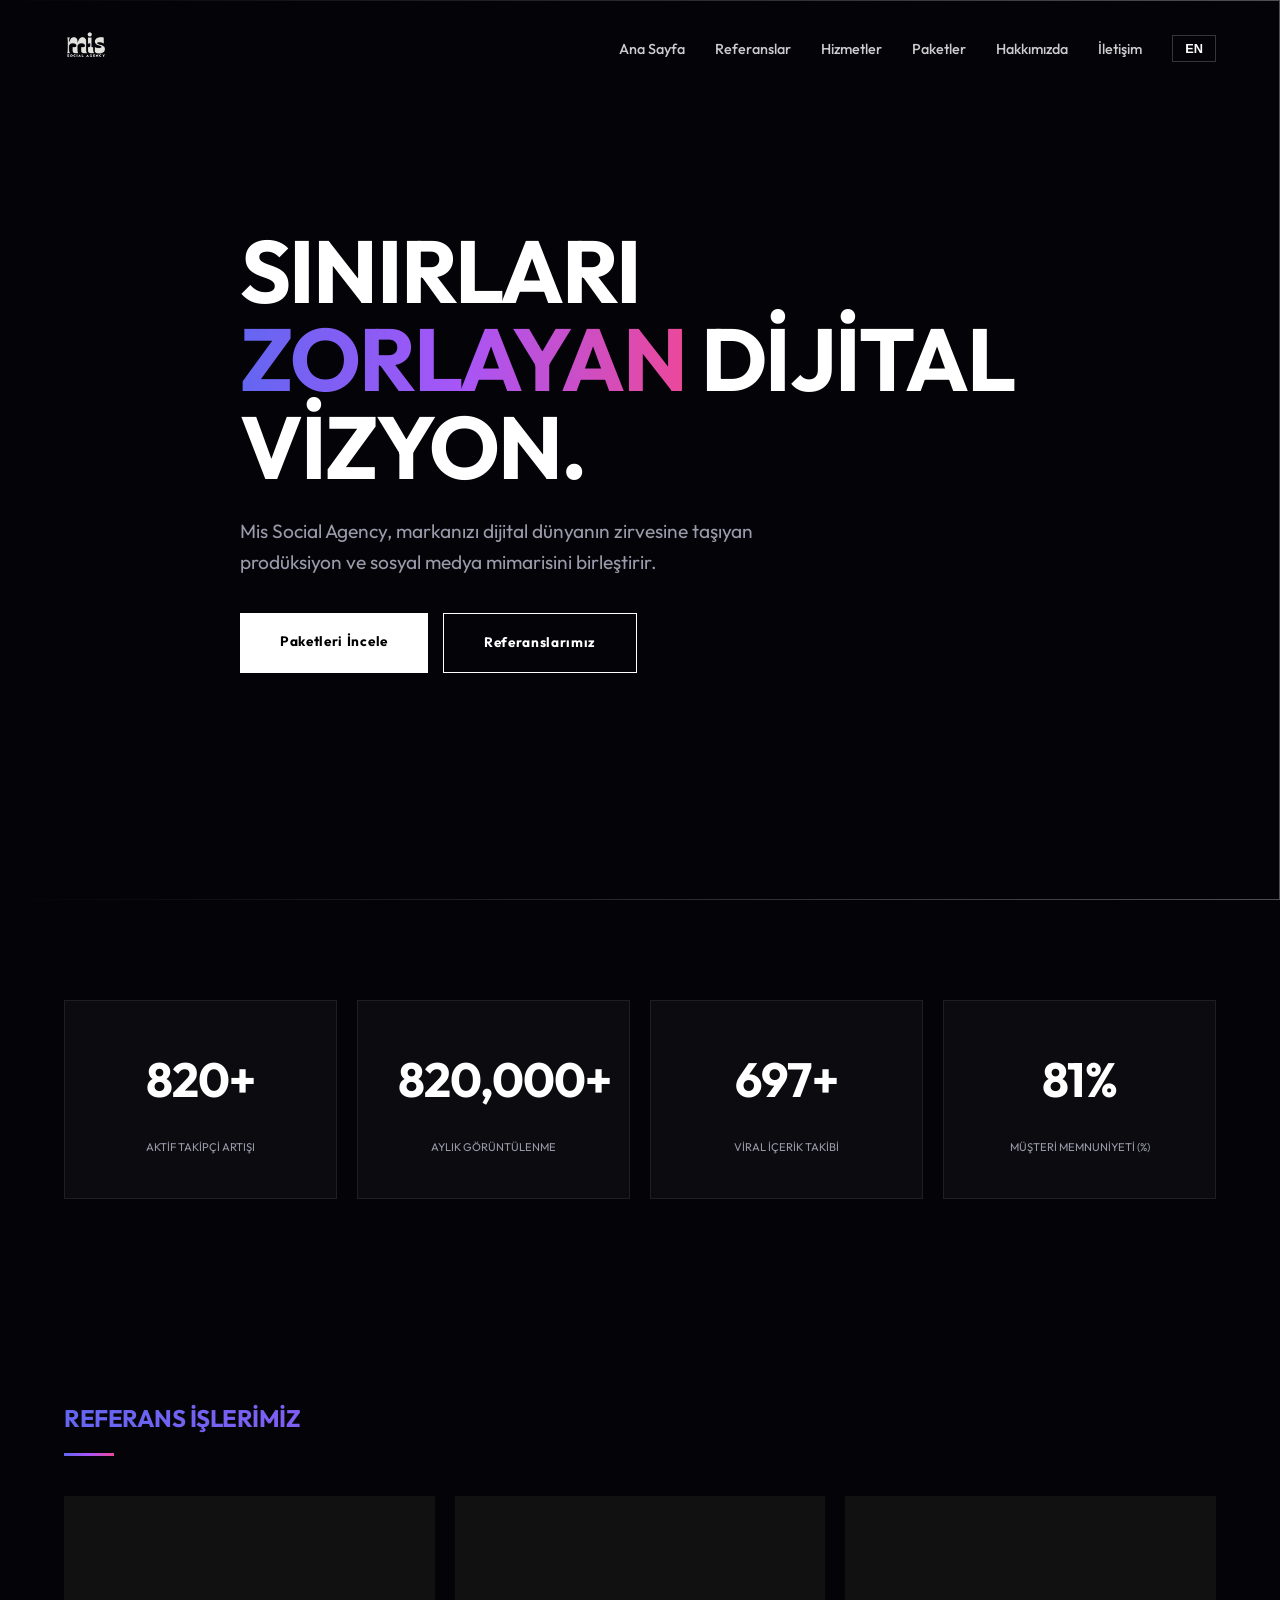
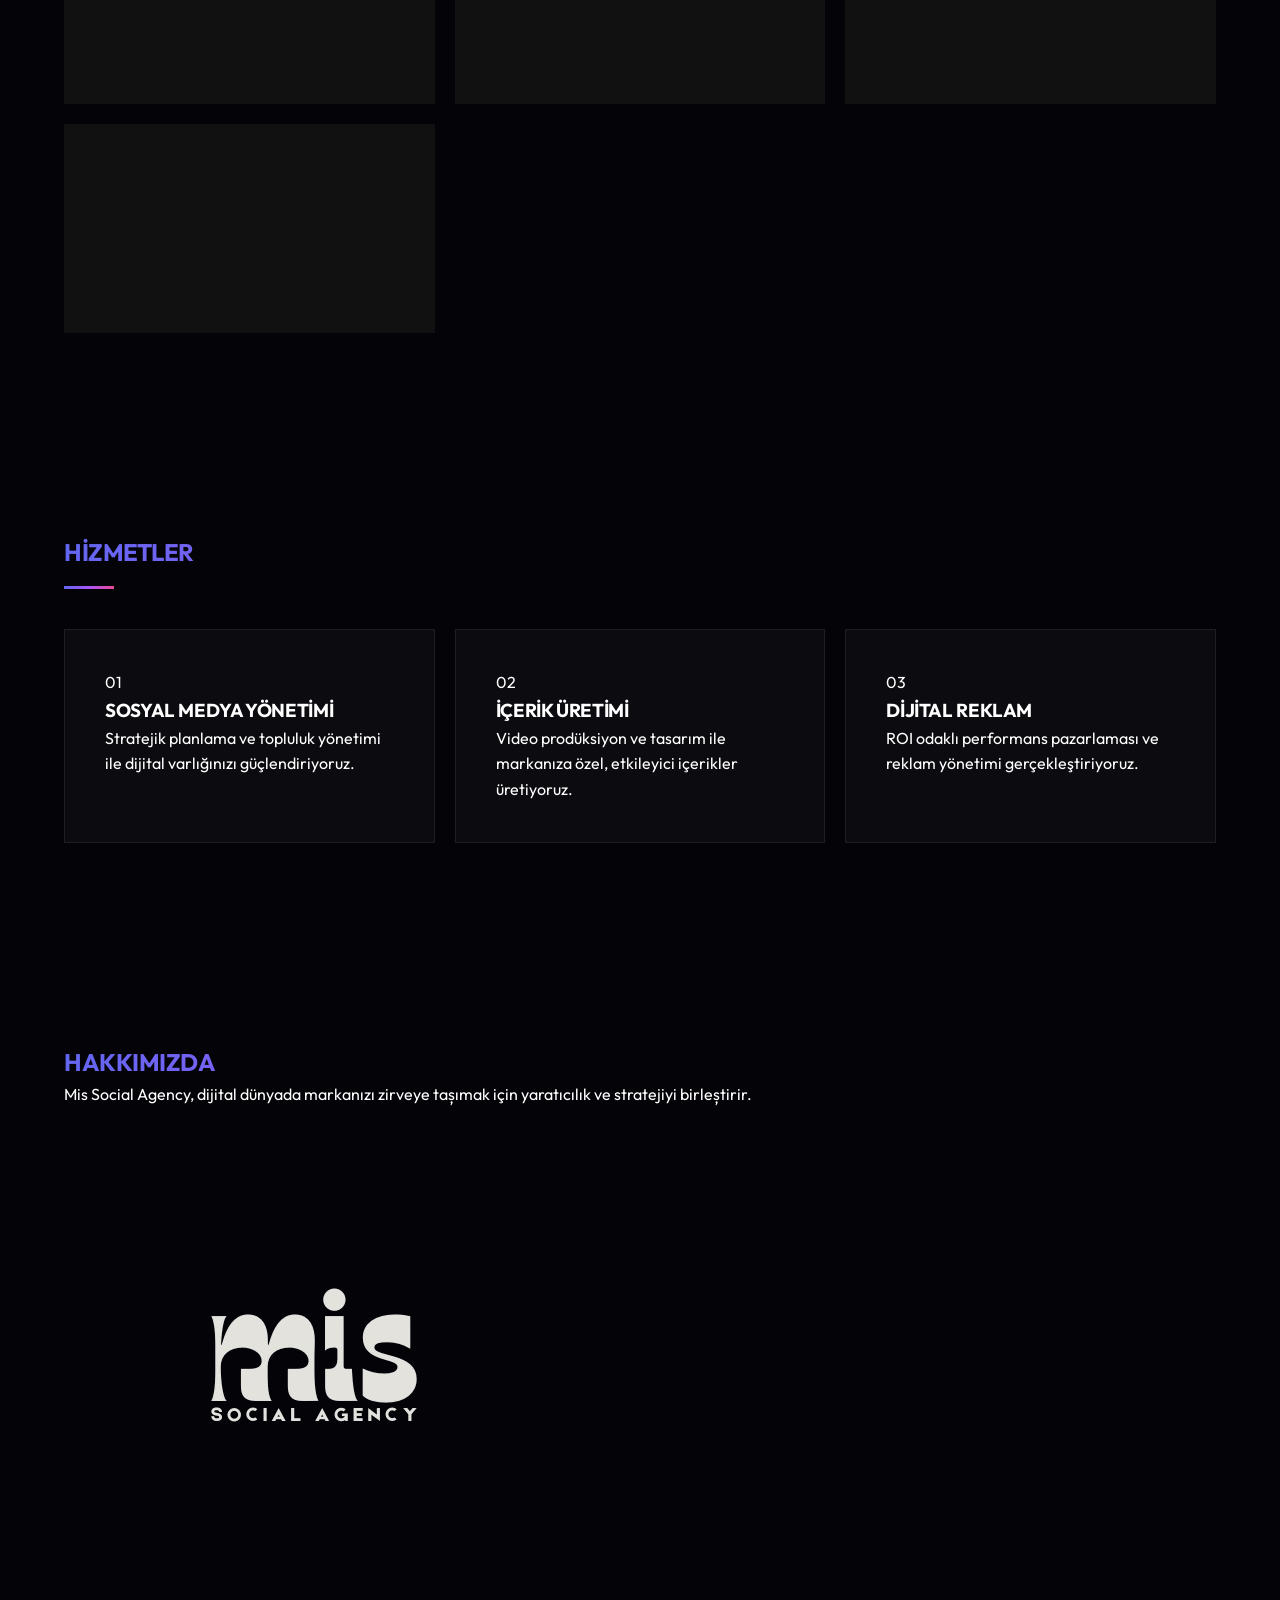
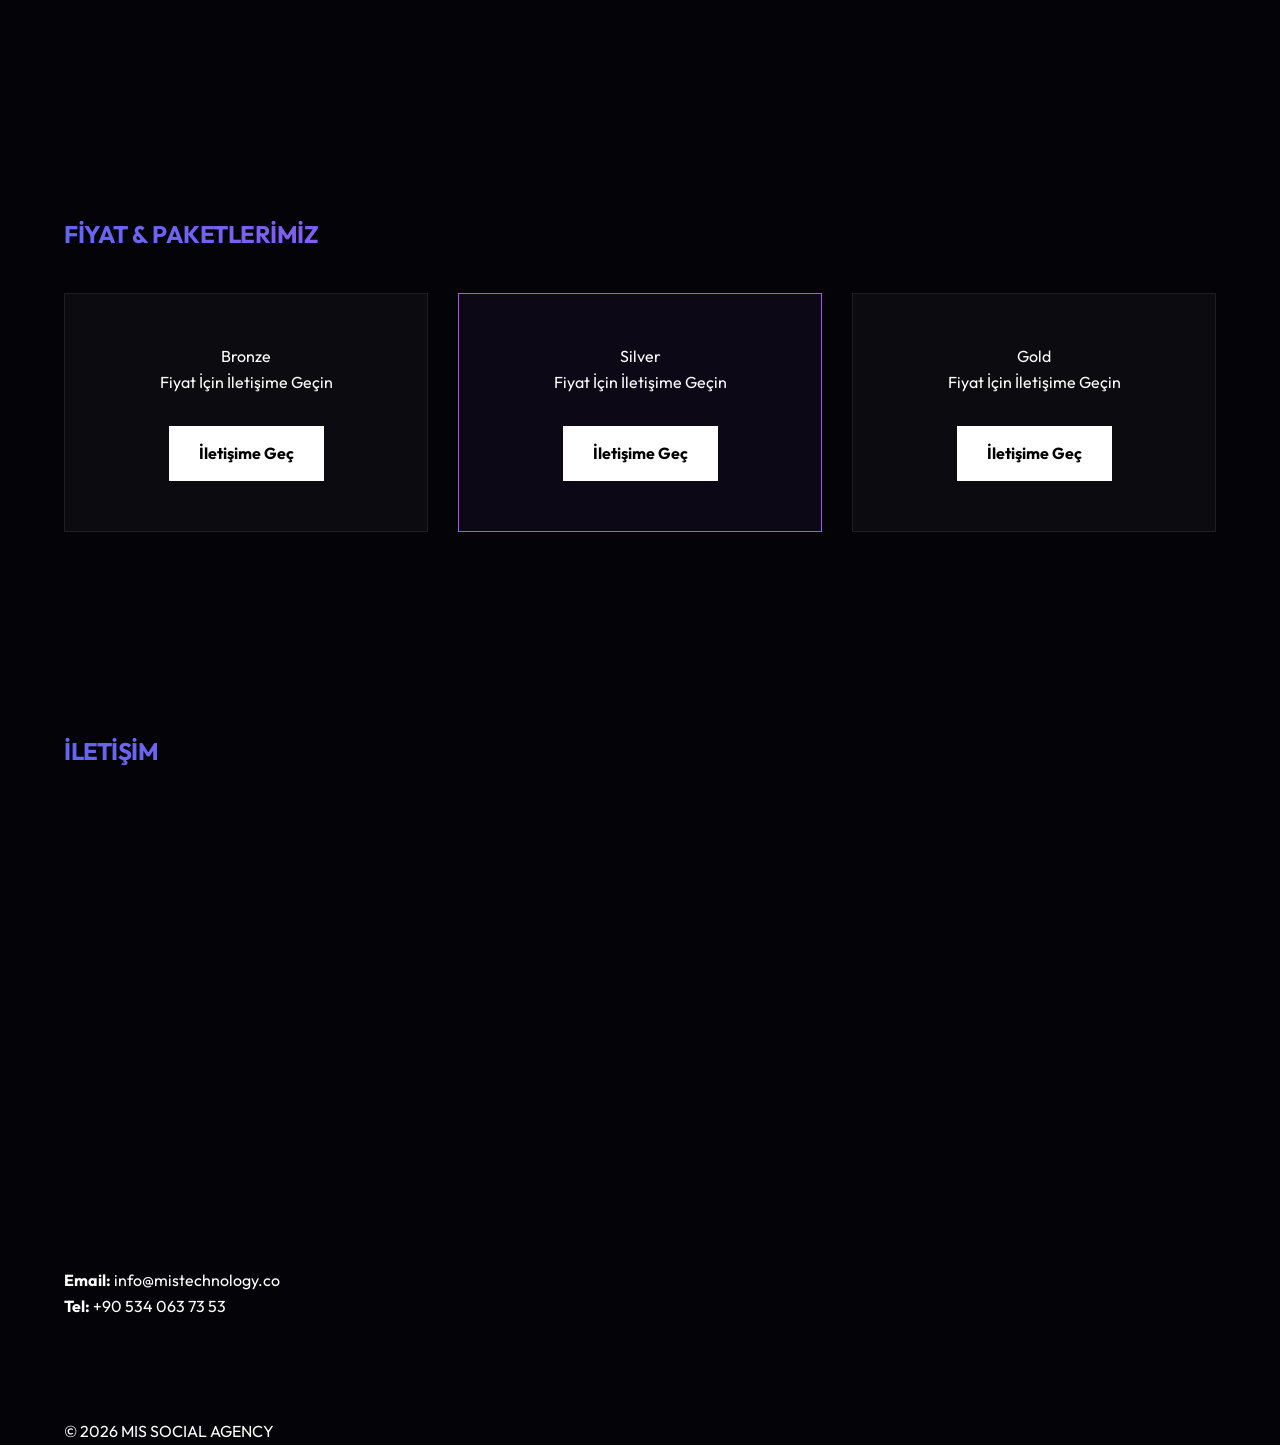
==== index.html @ d4ca9cc1 "Add files via upload" ====
<!DOCTYPE html>
<html lang="tr">

<head>
    <meta charset="UTF-8">
    <meta name="viewport" content="width=device-width, initial-scale=1.0">
    <title>Mis Social Agency | Premium Dijital Vizyon</title>
    <meta name="description" content="Mis Social Agency, yenilikçi sosyal medya yönetimi ve prodüksiyon çözümleri sunan lider bir ajanstır.">
    <!-- Google Fonts -->
    <link rel="preconnect" href="https://fonts.googleapis.com">
    <link rel="preconnect" href="https://fonts.gstatic.com" crossorigin>
    <link href="https://fonts.googleapis.com/css2?family=Outfit:wght@300;400;600;800&display=swap" rel="stylesheet">
    <!-- Favicon / iOS Icons -->
    <link rel="icon" type="image/png" href="logo.png">
    <link rel="apple-touch-icon" href="logo.png">
    <link rel="stylesheet" href="style.css">
</head>

<body>

    <!-- Video Lightbox -->
    <div id="videoLightbox" class="lightbox">
        <span class="close-lightbox">X</span>
        <div class="lightbox-content">
            <video id="lightboxVideo" controls autoplay></video>
        </div>
    </div>

    <header id="main-header">
        <div class="container nav-balanced">
            <div class="logo">
                <a href="#"><img src="logo.png" alt="Mis Social Agency" id="header-logo"></a>
            </div>
            <div class="menu-toggle" id="mobile-menu">
                <span class="bar"></span>
                <span class="bar"></span>
                <span class="bar"></span>
            </div>
            <ul class="nav-links">
                <li><a href="#home" data-i18n="nav_home">Ana Sayfa</a></li>
                <li><a href="#work" data-i18n="nav_references">Referanslar</a></li>
                <li><a href="#services" data-i18n="nav_services">Hizmetler</a></li>
                <li><a href="#pricing" data-i18n="nav_pricing">Paketler</a></li>
                <li><a href="#about" data-i18n="nav_about">Hakkımızda</a></li>
                <li><a href="#contact" data-i18n="nav_contact">İletişim</a></li>
                <li class="lang-switch-item">
                    <button id="lang-switch" class="lang-btn">EN</button>
                </li>
            </ul>
        </div>
    </header>

    <main>
        <!-- Hero Section -->
        <section class="hero" id="home">
            <div class="hero-bg-container">
                <img src="hero.png" alt="" class="hero-img">
                <div class="hero-overlay"></div>
            </div>
            
            <div class="container hero-content">
                <h1 class="reveal-text" data-i18n="hero_title">Sınırları <br><span class="gradient-text">Zorlayan</span> Dijital Vizyon.</h1>
                <p class="reveal-text" data-i18n="hero_subtitle">Mis Social Agency, markanızı dijital dünyanın zirvesine taşıyan prodüksiyon ve sosyal medya mimarisini birleştirir.</p>
                <div class="hero-btns reveal-text">
                    <a href="#pricing" class="btn" data-i18n="hero_btn_pricing">Paketleri İncele</a>
                    <a href="#work" class="btn outline" data-i18n="hero_btn_work">Referanslarımız</a>
                </div>
            </div>
        </section>

        <!-- Stats Section -->
        <section class="stats-section container">
            <div class="stats-grid">
                <div class="stat-item">
                    <h2 class="counter" data-target="1000">0</h2>
                    <span data-i18n="stats_followers">AKTİF TAKİPÇİ ARTIŞI</span>
                </div>
                <div class="stat-item">
                    <h2 class="counter" data-target="1000000">0</h2>
                    <span data-i18n="stats_views">AYLIK GÖRÜNTÜLENME</span>
                </div>
                <div class="stat-item">
                    <h2 class="counter" data-target="850">0</h2>
                    <span data-i18n="stats_viral">VİRAL İÇERİK TAKİBİ</span>
                </div>
                <div class="stat-item">
                    <h2 class="counter" data-target="98">0</h2>
                    <span data-i18n="stats_satisfaction">MÜŞTERİ MEMNUNİYETİ (%)</span>
                </div>
            </div>
        </section>

        <!-- Work Showcase -->
        <section id="work" class="container">
            <div class="section-header">
                <h2 class="gradient-text" data-i18n="work_title">Referans İşlerimiz</h2>
                <div class="line"></div>
            </div>
            <div class="video-grid">
                <!-- Video Items -->
                <div class="video-card large" data-video="https://assets.mixkit.co/videos/preview/mixkit-professional-dslr-camera-recording-a-fashion-model-40114-large.mp4">
                    <video src="https://assets.mixkit.co/videos/preview/mixkit-professional-dslr-camera-recording-a-fashion-model-40114-large.mp4" muted loop playsinline></video>
                    <div class="video-info">
                        <h3 data-i18n="work_1_cat">MODA PRODÜKSİYONU</h3>
                        <p data-i18n="work_1_desc">Kreatif Çekim & Işıklandırma</p>
                    </div>
                </div>
                <div class="video-card tall" data-video="https://assets.mixkit.co/videos/preview/mixkit-fashion-model-dancing-under-neon-lights-40090-large.mp4">
                    <video src="https://assets.mixkit.co/videos/preview/mixkit-fashion-model-dancing-under-neon-lights-40090-large.mp4" muted loop playsinline></video>
                    <div class="video-info">
                        <h3 data-i18n="work_2_cat">SOSYAL MEDYA REKLAMI</h3>
                        <p data-i18n="work_2_desc">Dinamik İçerik Üretimi</p>
                    </div>
                </div>
                <div class="video-card small" data-video="https://assets.mixkit.co/videos/preview/mixkit-close-up-of-a-screen-showing-digital-lines-and-numbers-41589-large.mp4">
                    <video src="https://assets.mixkit.co/videos/preview/mixkit-close-up-of-a-screen-showing-digital-lines-and-numbers-41589-large.mp4" muted loop playsinline></video>
                    <div class="video-info">
                        <h3 data-i18n="work_3_cat">DİJİTAL STRATEJİ</h3>
                        <p data-i18n="work_3_desc">Veri Odaklı Analiz</p>
                    </div>
                </div>
                <div class="video-card wide" data-video="https://assets.mixkit.co/videos/preview/mixkit-drone-shot-of-a-mountain-peak-41857-large.mp4">
                    <video src="https://assets.mixkit.co/videos/preview/mixkit-drone-shot-of-a-mountain-peak-41857-large.mp4" muted loop playsinline></video>
                    <div class="video-info">
                        <h3 data-i18n="work_4_cat">ETKİNLİK ÇEKİMİ</h3>
                        <p data-i18n="work_4_desc">Drone & Sinematik Bakış</p>
                    </div>
                </div>
            </div>
        </section>

        <!-- Services -->
        <section id="services" class="container">
            <div class="section-header">
                <h2 class="gradient-text" data-i18n="services_title">Hizmetler</h2>
                <div class="line"></div>
            </div>
            <div class="services-advanced-grid">
                <div class="service-advanced-card">
                    <div class="card-num">01</div>
                    <h3 data-i18n="ser_1_title">Sosyal Medya Yönetimi</h3>
                    <p data-i18n="ser_1_desc">Stratejik planlama ve topluluk yönetimi ile dijital varlığınızı güçlendiriyoruz.</p>
                </div>
                <div class="service-advanced-card">
                    <div class="card-num">02</div>
                    <h3 data-i18n="ser_2_title">İçerik Üretimi</h3>
                    <p data-i18n="ser_2_desc">Video prodüksiyon ve tasarım ile markanıza özel, etkileyici içerikler üretiyoruz.</p>
                </div>
                <div class="service-advanced-card">
                    <div class="card-num">03</div>
                    <h3 data-i18n="ser_3_title">Dijital Reklam</h3>
                    <p data-i18n="ser_3_desc">ROI odaklı performans pazarlaması ve reklam yönetimi gerçekleştiriyoruz.</p>
                </div>
            </div>
        </section>

        <!-- About -->
        <section id="about" class="about-section conatiner">
            <div class="container about-grid">
                <div class="about-content">
                    <h2 class="gradient-text" data-i18n="about_title">Hakkımızda</h2>
                    <p data-i18n="about_desc_1">Mis Social Agency, dijital dünyada markanızı zirveye tașımak için yaratıcılık ve stratejiyi birleștirir.</p>
                </div>
                <div class="about-image">
                    <img src="1.png" alt="About Mis Social Agency">
                </div>
            </div>
        </section>

        <!-- Pricing -->
        <section id="pricing" class="pricing-section container">
            <div class="section-header center">
                <h2 class="gradient-text" data-i18n="pricing_title">Fiyat & Paketlerimiz</h2>
            </div>
            <div class="pricing-grid">
                <div class="pricing-card">
                    <div class="pack-name" data-i18n="pack_1_name">Bronze</div>
                    <div class="price-contact" data-i18n="price_contact">Fiyat İçin İletişime Geçin</div>
                    <a href="#contact" class="price-btn" data-i18n="btn_contact">İletişime Geç</a>
                </div>
                <div class="pricing-card featured">
                    <div class="pack-name" data-i18n="pack_2_name">Silver</div>
                    <div class="price-contact" data-i18n="price_contact">Fiyat İçin İletişime Geçin</div>
                    <a href="#contact" class="price-btn" data-i18n="btn_contact">İletişime Geç</a>
                </div>
                <div class="pricing-card">
                    <div class="pack-name" data-i18n="pack_3_name">Gold</div>
                    <div class="price-contact" data-i18n="price_contact">Fiyat İçin İletişime Geçin</div>
                    <a href="#contact" class="price-btn" data-i18n="btn_contact">İletişime Geç</a>
                </div>
            </div>
        </section>

        <!-- Contact -->
        <section id="contact" class="container">
            <div class="section-header">
                <h2 class="gradient-text" data-i18n="contact_title">İletişim</h2>
            </div>
            <div class="contact-grid">
                <div class="contact-map">
                    <iframe src="https://www.google.com/maps/embed?pb=!1m18!1m12!1m3!1d3060.2836395119775!2d32.8037832!3d39.9126683!2m3!1f0!2f0!3f0!3m2!1i1024!2i768!4f13.1!3m3!1m2!1s0x14d348b24d0d5bd3%3A0x10c842d2b3be1d6!2sKo%C3%A7%20Kuleleri!5e0!3m2!1str!2str!4v1775597456309!5m2!1str!2str" width="100%" height="450" style="border:0;" allowfullscreen="" loading="lazy"></iframe>
                </div>
                <div class="contact-info">
                    <p><strong>Email:</strong> info@mistechnology.co</p>
                    <p><strong>Tel:</strong> +90 534 063 73 53</p>
                </div>
            </div>
        </section>
    </main>

    <footer>
        <div class="container">
            <p>&copy; 2026 MIS SOCIAL AGENCY</p>
        </div>
    </footer>

    <script src="script.js"></script>
</body>
</html>
---- style.css ----
/* 
    Mis Social Agency - Premium Clean Edition
    Rebuilt for maximum compatibility and performance.
*/

:root {
    --bg-dark: #040408;
    --text-primary: #ffffff;
    --text-secondary: #9a9aaa;
    --accent-gradient: linear-gradient(90deg, #6366f1, #a855f7, #ec4899);
    --glass-border: rgba(255, 255, 255, 0.08);
    --font-main: 'Outfit', sans-serif;
    --transition: all 0.4s cubic-bezier(0.16, 1, 0.3, 1);
}

* {
    margin: 0;
    padding: 0;
    box-sizing: border-box;
}

body {
    background-color: var(--bg-dark);
    color: var(--text-primary);
    font-family: var(--font-main);
    overflow-x: hidden;
    line-height: 1.6;
    -webkit-font-smoothing: antialiased;
}

.container {
    width: 90%;
    max-width: 1400px;
    margin: 0 auto;
}

/* Typography */
h1, h2, h3 {
    text-transform: uppercase;
    letter-spacing: -0.02em;
}

.gradient-text {
    background: var(--accent-gradient);
    -webkit-background-clip: text;
    background-clip: text;
    -webkit-text-fill-color: transparent;
}

/* Header */
header {
    position: fixed;
    top: 0;
    left: 0;
    width: 100%;
    z-index: 1000;
    padding: 20px 0;
    transition: var(--transition);
}

header.scrolled {
    background: rgba(4, 4, 8, 0.85);
    backdrop-filter: blur(15px);
    padding: 12px 0;
    border-bottom: 1px solid var(--glass-border);
}

.nav-balanced {
    display: flex;
    justify-content: space-between;
    align-items: center;
}

.logo img {
    height: 50px;
    width: auto;
}

.nav-links {
    display: flex;
    gap: 30px;
    list-style: none;
    align-items: center;
}

.nav-links a {
    text-decoration: none;
    color: white;
    font-weight: 500;
    font-size: 0.9rem;
    opacity: 0.8;
    transition: var(--transition);
}

.nav-links a:hover {
    opacity: 1;
}

/* Hero Section */
.hero {
    height: 100vh;
    display: flex;
    align-items: center;
    position: relative;
    overflow: hidden;
}

.hero-bg-container {
    position: absolute;
    top: 0;
    left: 0;
    width: 100%;
    height: 100%;
    z-index: 1;
}

.hero-img {
    width: 100%;
    height: 100%;
    object-fit: cover;
    opacity: 0.4;
}

.hero-overlay {
    position: absolute;
    top: 0;
    left: 0;
    width: 100%;
    height: 100%;
    background: linear-gradient(to right, var(--bg-dark), transparent);
}

.hero-content {
    position: relative;
    z-index: 2;
    max-width: 800px;
}

.hero h1 {
    font-size: clamp(2.5rem, 8vw, 5.5rem);
    line-height: 1;
    margin-bottom: 25px;
}

.hero p {
    font-size: clamp(1rem, 2vw, 1.2rem);
    color: var(--text-secondary);
    margin-bottom: 35px;
    max-width: 600px;
}

.hero-btns {
    display: flex;
    gap: 15px;
}

.btn {
    padding: 18px 40px;
    background: white;
    color: black;
    text-decoration: none;
    font-weight: 700;
    font-size: 0.85rem;
    letter-spacing: 0.05em;
    transition: var(--transition);
}

.btn.outline {
    background: transparent;
    color: white;
    border: 1px solid white;
}

.btn:hover {
    transform: translateY(-3px);
    box-shadow: 0 10px 30px rgba(255,255,255,0.1);
}

/* Sections */
section {
    padding: 100px 0;
}

.section-header {
    margin-bottom: 40px;
}

.line {
    width: 50px;
    height: 3px;
    background: var(--accent-gradient);
    margin-top: 15px;
}

/* Stats */
.stats-grid {
    display: grid;
    grid-template-columns: repeat(auto-fit, minmax(200px, 1fr));
    gap: 20px;
}

.stat-item {
    background: rgba(255,255,255,0.03);
    padding: 40px;
    text-align: center;
    border: 1px solid var(--glass-border);
}

.stat-item h2 {
    font-size: 3rem;
    margin-bottom: 15px;
}

.stat-item span {
    font-size: 0.7rem;
    color: var(--text-secondary);
}

/* Video Grid */
.video-grid {
    display: grid;
    grid-template-columns: repeat(auto-fit, minmax(300px, 1fr));
    gap: 20px;
}

.video-card {
    aspect-ratio: 16/9;
    background: #111;
    position: relative;
    overflow: hidden;
}

.video-card video {
    width: 100%;
    height: 100%;
    object-fit: cover;
    opacity: 0.7;
}

/* Services */
.services-advanced-grid {
    display: grid;
    grid-template-columns: repeat(auto-fit, minmax(300px, 1fr));
    gap: 20px;
}

.service-advanced-card {
    padding: 40px;
    background: rgba(255,255,255,0.03);
    border: 1px solid var(--glass-border);
}

/* Pricing */
.pricing-grid {
    display: grid;
    grid-template-columns: repeat(auto-fit, minmax(300px, 1fr));
    gap: 30px;
}

.pricing-card {
    padding: 50px 30px;
    background: rgba(255,255,255,0.03);
    border: 1px solid var(--glass-border);
    text-align: center;
}

.pricing-card.featured {
    border-color: #a855f7;
    background: rgba(168, 85, 247, 0.05);
}

.price-btn {
    display: inline-block;
    margin-top: 30px;
    padding: 15px 30px;
    background: white;
    color: black;
    text-decoration: none;
    font-weight: 700;
}

/* Lightbox */
.lightbox {
    display: none;
    position: fixed;
    top: 0; left: 0; width: 100%; height: 100%;
    background: rgba(0,0,0,0.9);
    z-index: 2000;
    justify-content: center;
    align-items: center;
    backdrop-filter: blur(10px);
}

.close-lightbox {
    position: absolute;
    top: 30px; right: 30px;
    color: white; font-size: 30px; cursor: pointer;
}

.lightbox-content {
    width: 80%;
    max-width: 1000px;
}

.lightbox video { width: 100%; }

/* Mobile */
@media (max-width: 768px) {
    .nav-links { display: none; }
    .hero h1 { font-size: 3rem; }
    .hero-btns { flex-direction: column; }
    .video-grid { grid-template-columns: 1fr; }
}

.lang-btn {
    background: transparent;
    border: 1px solid rgba(255,255,255,0.2);
    color: white;
    padding: 5px 12px;
    cursor: pointer;
    font-weight: 700;
    font-size: 0.8rem;
}
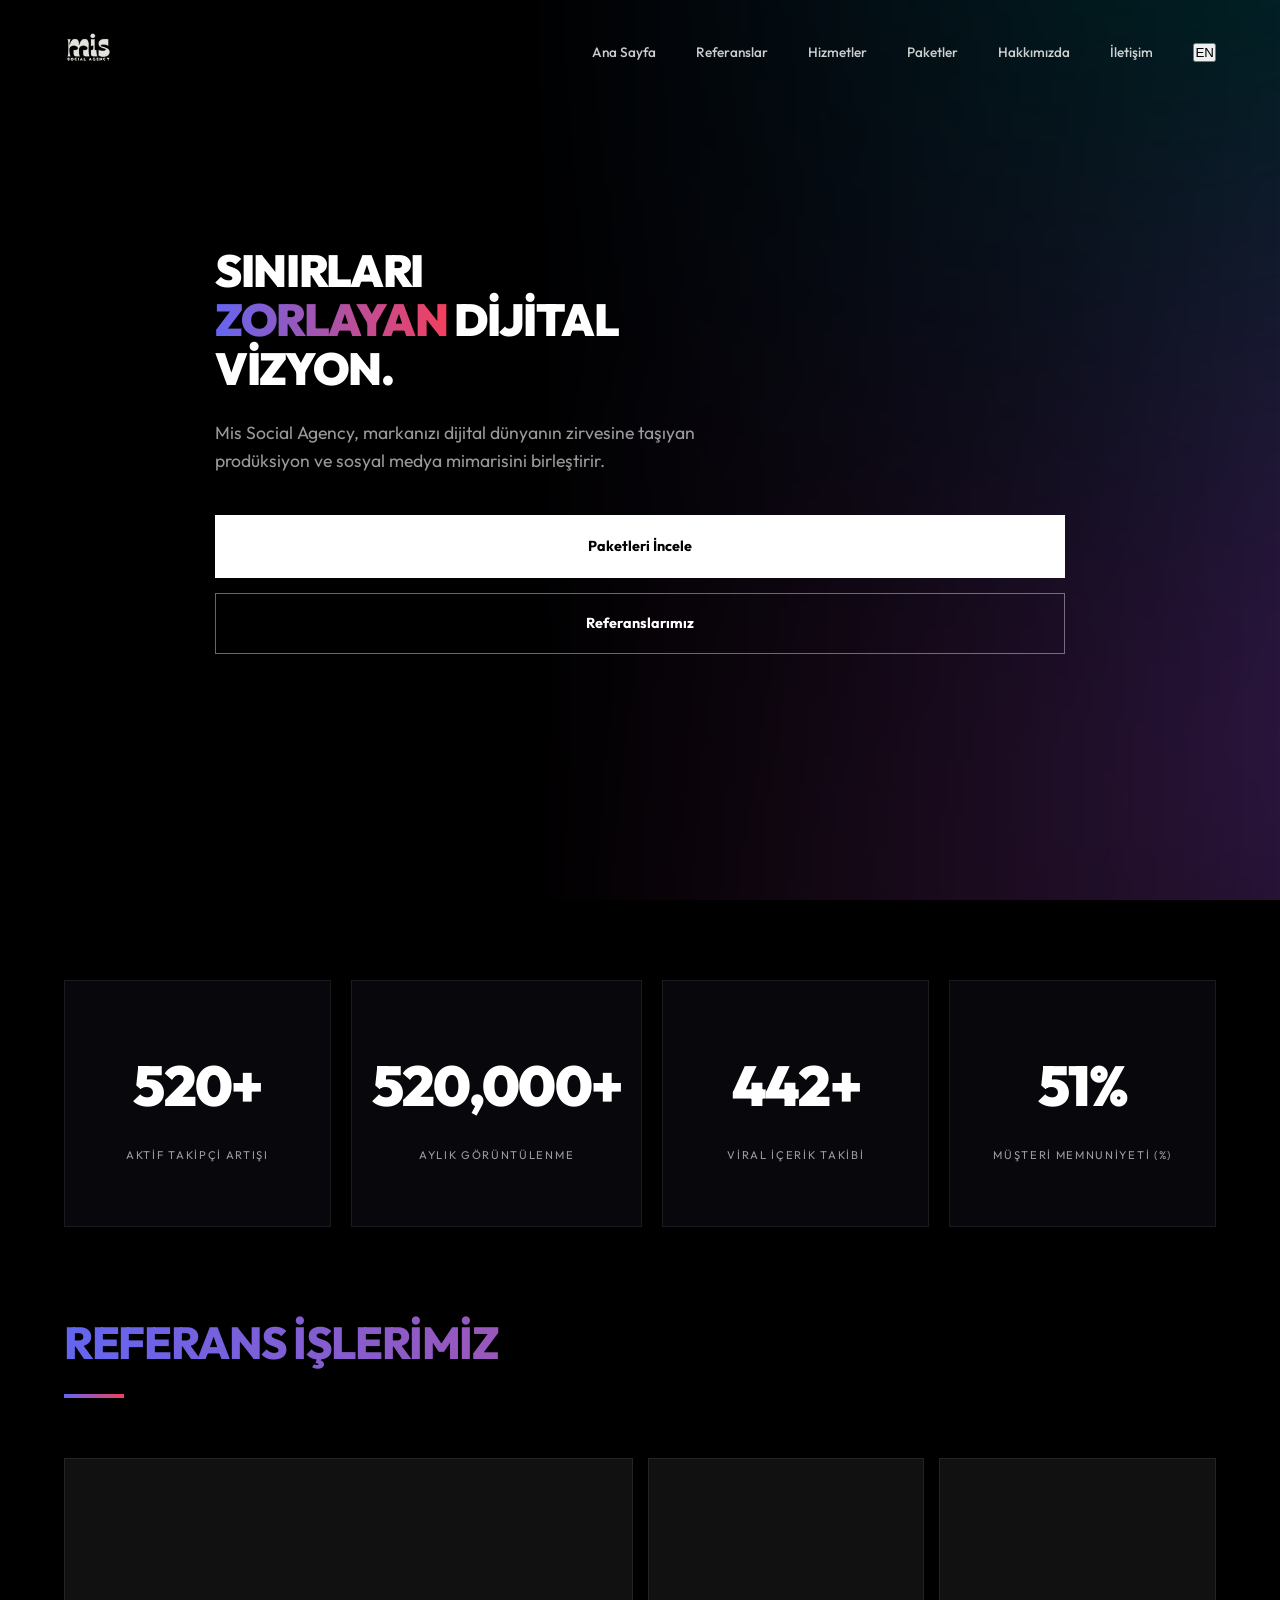
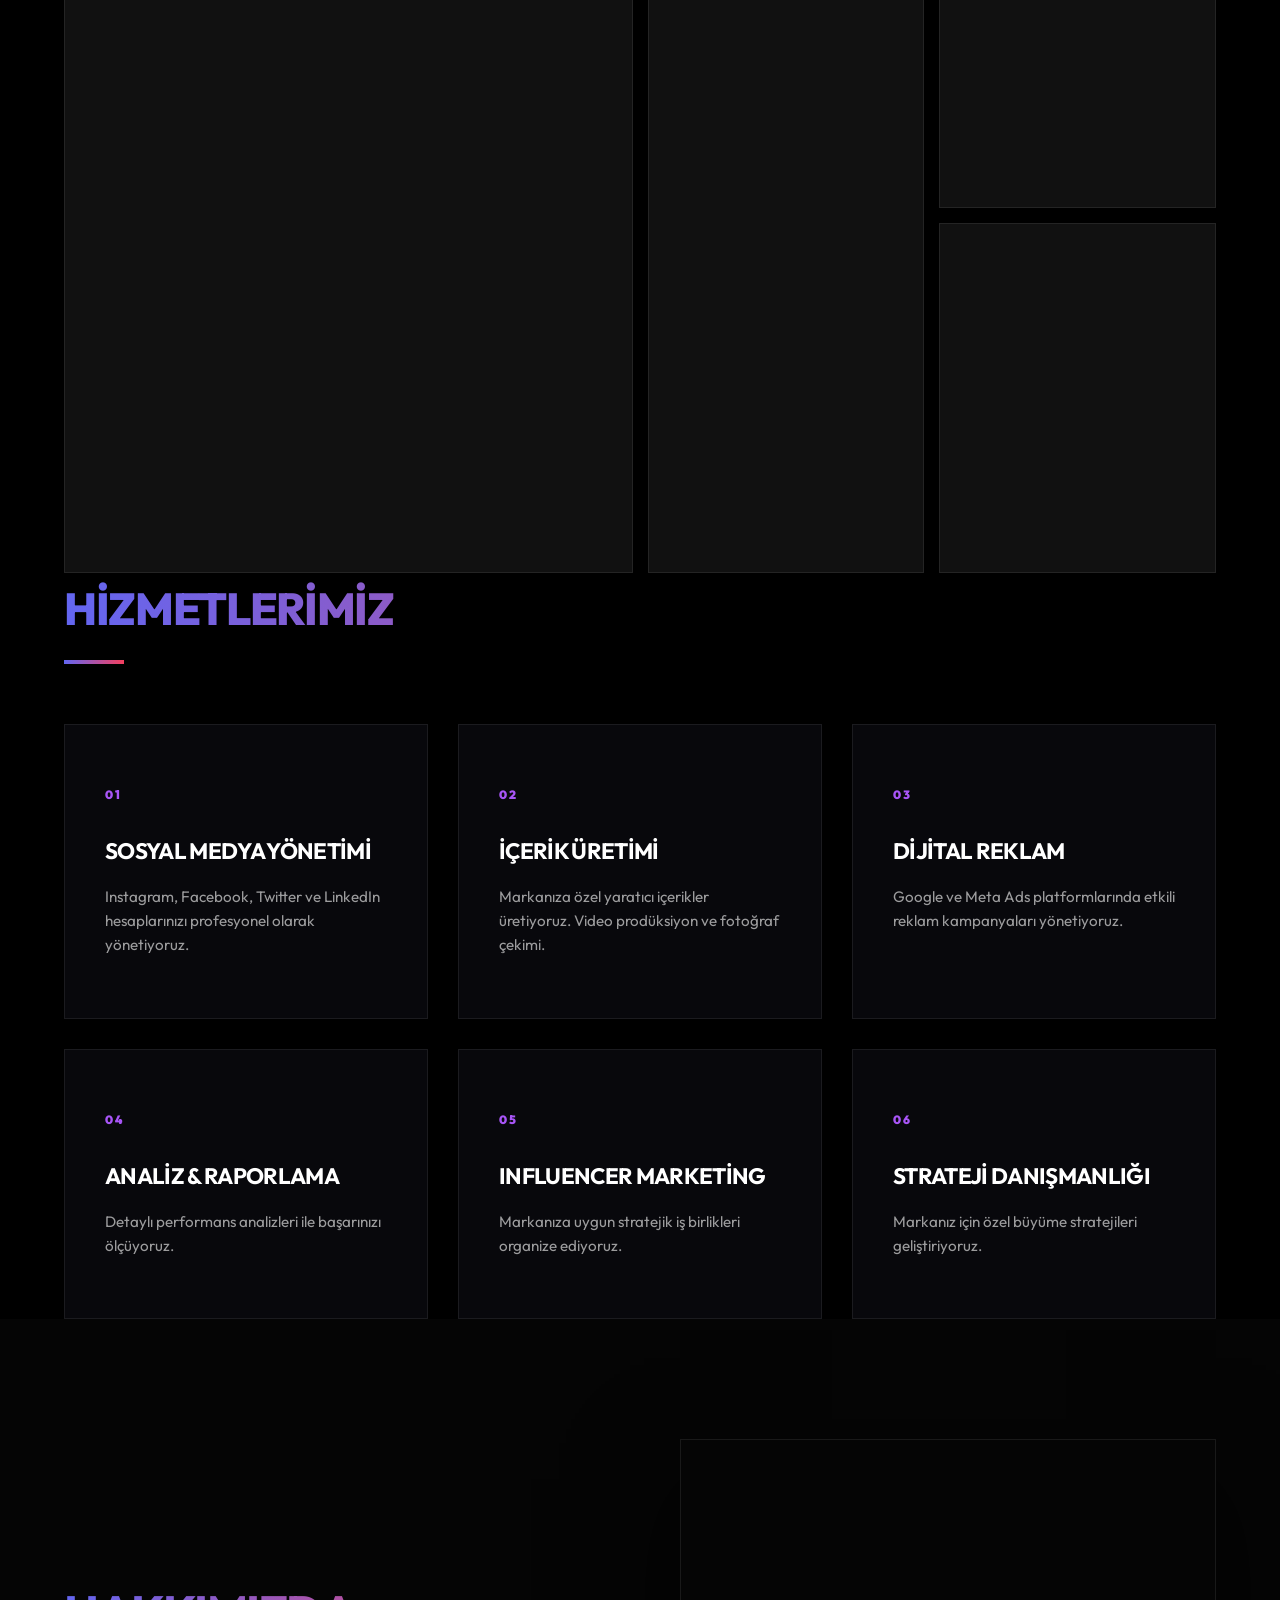
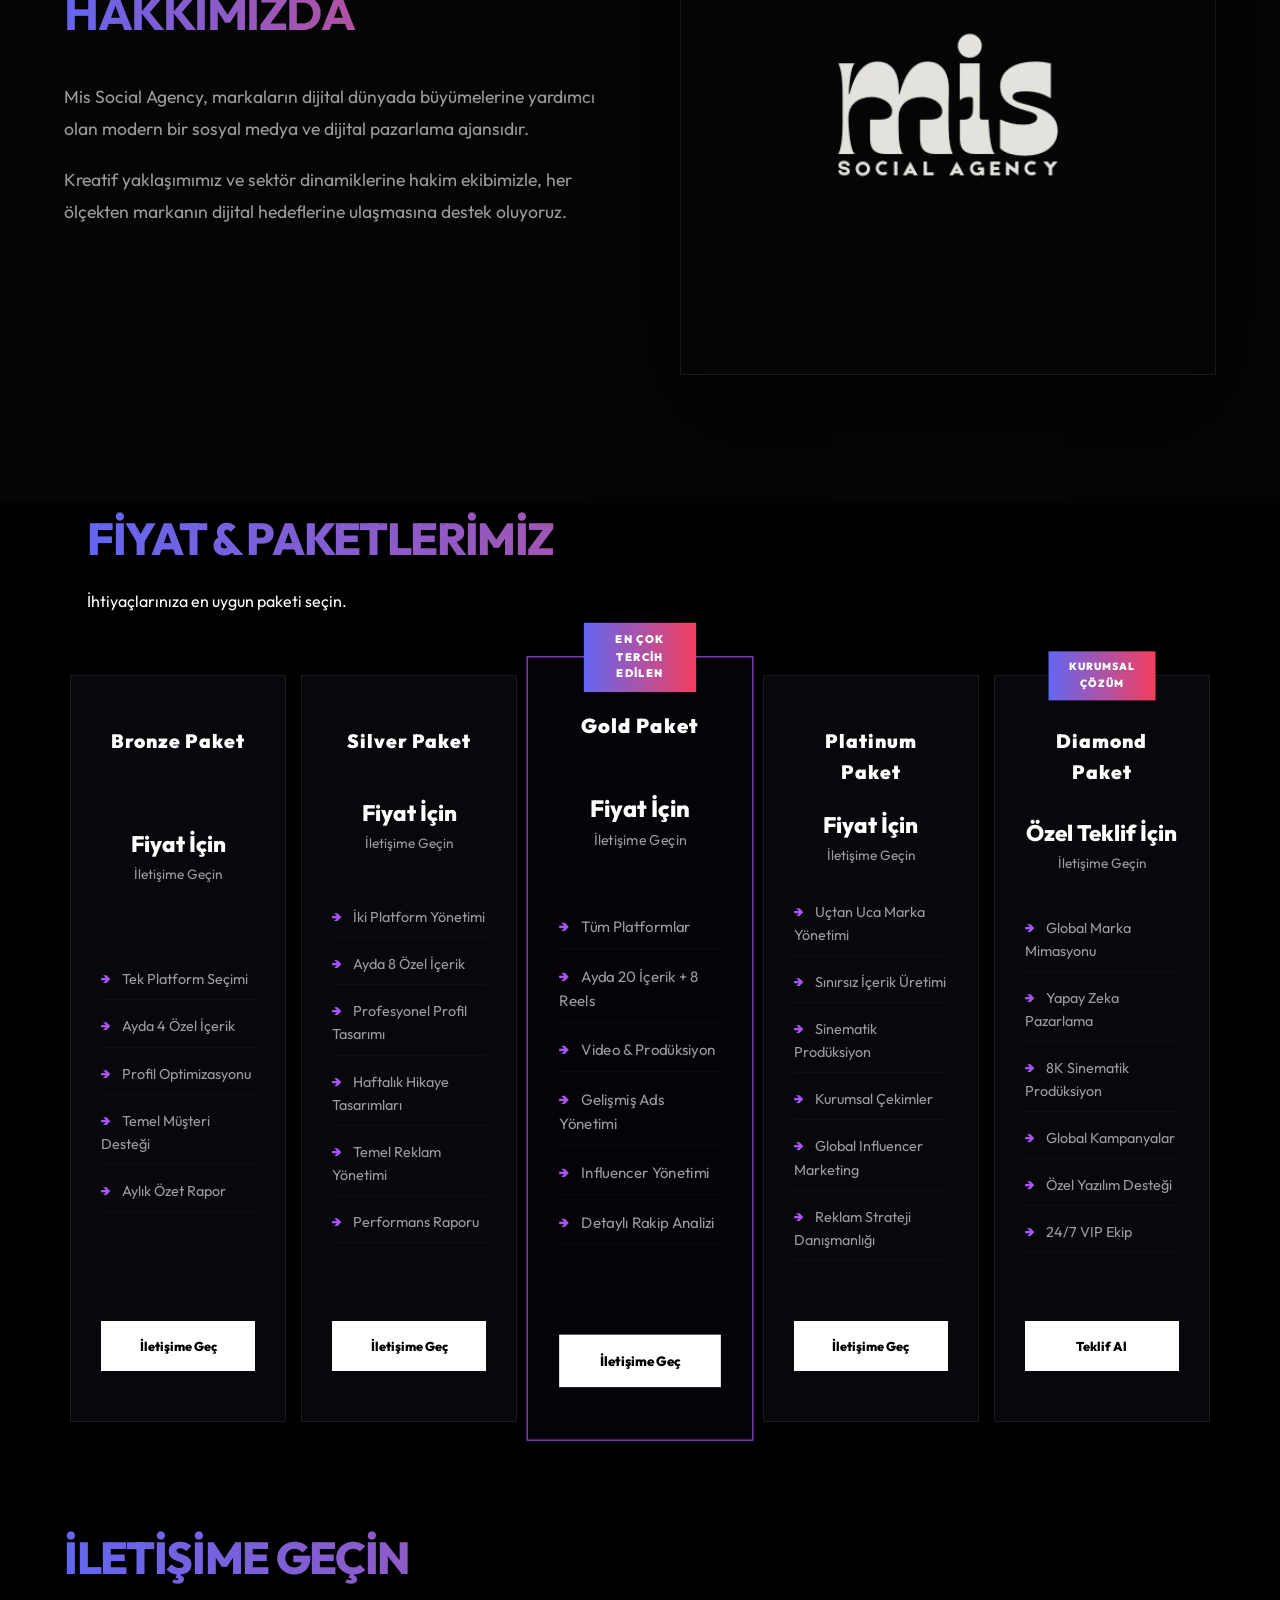
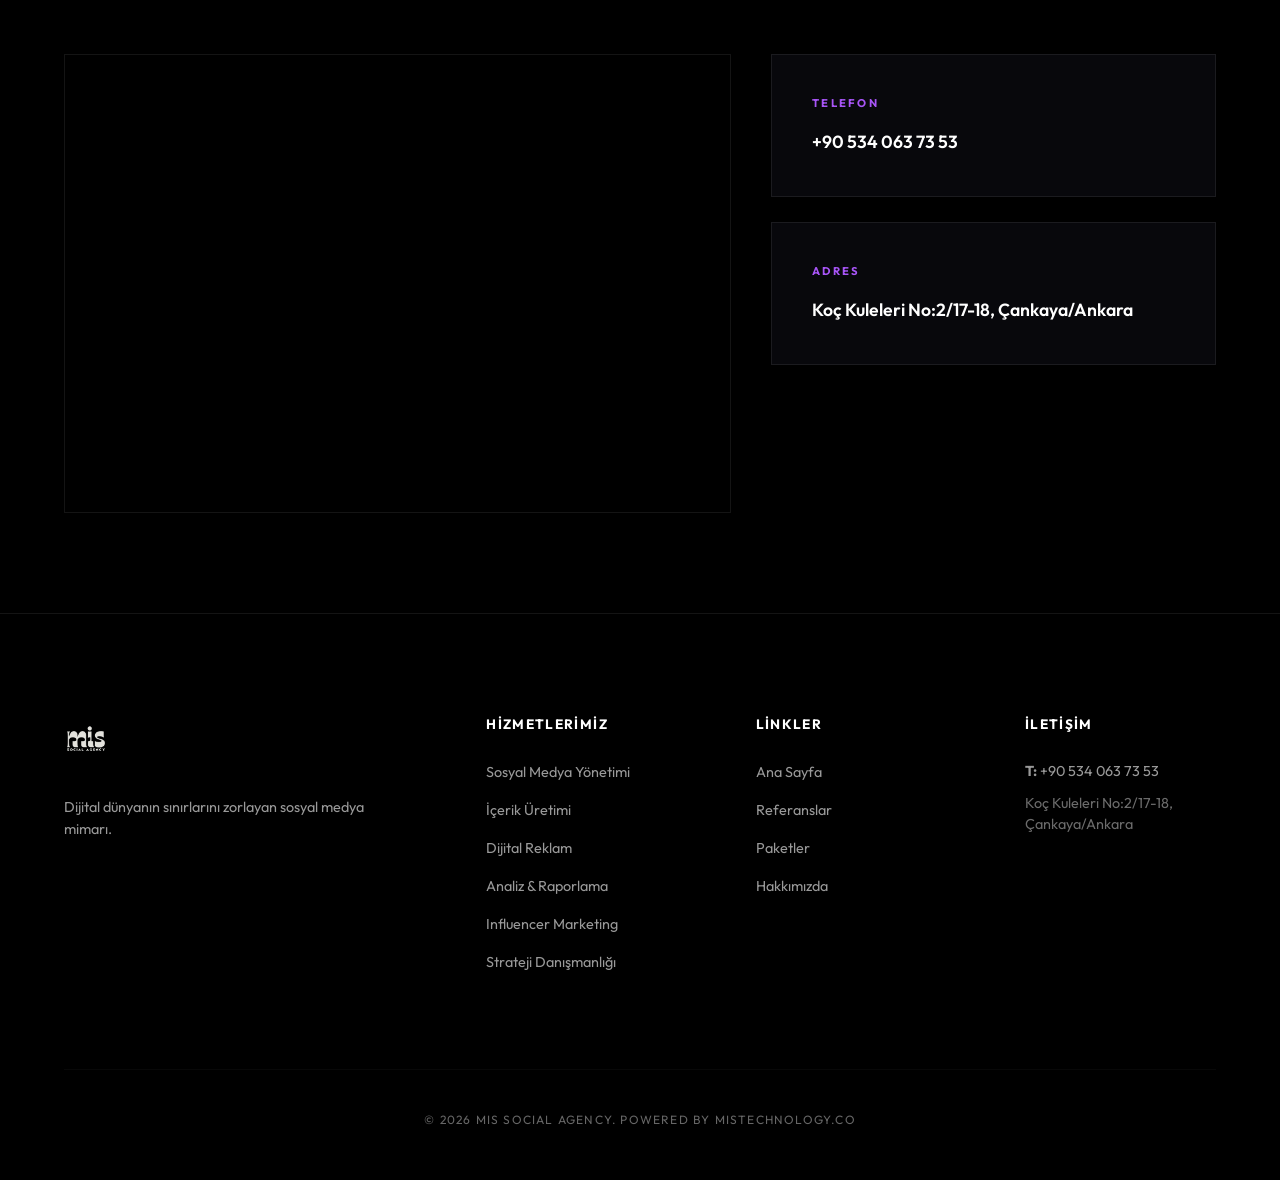
==== commit 356f4461: "Add files via upload" ====
--- a/index.html
+++ b/index.html
@@ -4,21 +4,22 @@
 <head>
     <meta charset="UTF-8">
     <meta name="viewport" content="width=device-width, initial-scale=1.0">
-    <title>Mis Social Agency | Premium Dijital Vizyon</title>
-    <meta name="description" content="Mis Social Agency, yenilikçi sosyal medya yönetimi ve prodüksiyon çözümleri sunan lider bir ajanstır.">
+    <title>Mis Social Agency | Premium Dijital Çözümler</title>
+    <meta name="description" content="Mis Social Agency, yenilikçi sosyal medya yönetimi, içerik üretimi ve performans pazarlaması sunan lider bir ajanstır.">
     <!-- Google Fonts -->
     <link rel="preconnect" href="https://fonts.googleapis.com">
     <link rel="preconnect" href="https://fonts.gstatic.com" crossorigin>
-    <link href="https://fonts.googleapis.com/css2?family=Outfit:wght@300;400;600;800&display=swap" rel="stylesheet">
-    <!-- Favicon / iOS Icons -->
+    <link href="https://fonts.googleapis.com/css2?family=Outfit:wght@300;400;500;700;800;900&display=swap" rel="stylesheet">
     <link rel="icon" type="image/png" href="logo.png">
     <link rel="apple-touch-icon" href="logo.png">
+    <meta name="apple-mobile-web-app-capable" content="yes">
+    <meta name="apple-mobile-web-app-status-bar-style" content="black-translucent">
     <link rel="stylesheet" href="style.css">
 </head>
 
 <body>
 
-    <!-- Video Lightbox -->
+    <!-- Lightbox Modal -->
     <div id="videoLightbox" class="lightbox">
         <span class="close-lightbox">X</span>
         <div class="lightbox-content">
@@ -29,7 +30,7 @@
     <header id="main-header">
         <div class="container nav-balanced">
             <div class="logo">
-                <a href="#"><img src="logo.png" alt="Mis Social Agency" id="header-logo"></a>
+                <a href="#"><img src="logo.png" alt="Mis Social Agency Logo" id="header-logo"></a>
             </div>
             <div class="menu-toggle" id="mobile-menu">
                 <span class="bar"></span>
@@ -51,15 +52,10 @@
     </header>
 
     <main>
-        <!-- Hero Section -->
-        <section class="hero" id="home">
-            <div class="hero-bg-container">
-                <img src="hero.png" alt="" class="hero-img">
-                <div class="hero-overlay"></div>
-            </div>
-            
+        <section class="hero visible" id="home">
+            <div class="hero-overlay"></div>
             <div class="container hero-content">
-                <h1 class="reveal-text" data-i18n="hero_title">Sınırları <br><span class="gradient-text">Zorlayan</span> Dijital Vizyon.</h1>
+                <h1 class="reveal-text" data-i18n="hero_title">SINIRLARI <br><span class="gradient-text">ZORLAYAN</span> DİJİTAL <br>VİZYON.</h1>
                 <p class="reveal-text" data-i18n="hero_subtitle">Mis Social Agency, markanızı dijital dünyanın zirvesine taşıyan prodüksiyon ve sosyal medya mimarisini birleştirir.</p>
                 <div class="hero-btns reveal-text">
                     <a href="#pricing" class="btn" data-i18n="hero_btn_pricing">Paketleri İncele</a>
@@ -90,14 +86,14 @@
             </div>
         </section>
 
-        <!-- Work Showcase -->
+        <!-- Video Showcase Section -->
         <section id="work" class="container">
             <div class="section-header">
                 <h2 class="gradient-text" data-i18n="work_title">Referans İşlerimiz</h2>
                 <div class="line"></div>
             </div>
+
             <div class="video-grid">
-                <!-- Video Items -->
                 <div class="video-card large" data-video="https://assets.mixkit.co/videos/preview/mixkit-professional-dslr-camera-recording-a-fashion-model-40114-large.mp4">
                     <video src="https://assets.mixkit.co/videos/preview/mixkit-professional-dslr-camera-recording-a-fashion-model-40114-large.mp4" muted loop playsinline></video>
                     <div class="video-info">
@@ -129,37 +125,56 @@
             </div>
         </section>
 
-        <!-- Services -->
+        <!-- Services Section -->
         <section id="services" class="container">
             <div class="section-header">
-                <h2 class="gradient-text" data-i18n="services_title">Hizmetler</h2>
+                <h2 class="gradient-text" data-i18n="services_title">Hizmetlerimiz</h2>
                 <div class="line"></div>
             </div>
+
             <div class="services-advanced-grid">
                 <div class="service-advanced-card">
                     <div class="card-num">01</div>
                     <h3 data-i18n="ser_1_title">Sosyal Medya Yönetimi</h3>
-                    <p data-i18n="ser_1_desc">Stratejik planlama ve topluluk yönetimi ile dijital varlığınızı güçlendiriyoruz.</p>
+                    <p data-i18n="ser_1_desc">Instagram, Facebook, Twitter ve LinkedIn hesaplarınızı profesyonel olarak yönetiyoruz.</p>
                 </div>
                 <div class="service-advanced-card">
                     <div class="card-num">02</div>
                     <h3 data-i18n="ser_2_title">İçerik Üretimi</h3>
-                    <p data-i18n="ser_2_desc">Video prodüksiyon ve tasarım ile markanıza özel, etkileyici içerikler üretiyoruz.</p>
+                    <p data-i18n="ser_2_desc">Markanıza özel yaratıcı içerikler üretiyoruz. Video prodüksiyon ve fotoğraf çekimi.</p>
                 </div>
                 <div class="service-advanced-card">
                     <div class="card-num">03</div>
                     <h3 data-i18n="ser_3_title">Dijital Reklam</h3>
-                    <p data-i18n="ser_3_desc">ROI odaklı performans pazarlaması ve reklam yönetimi gerçekleştiriyoruz.</p>
-                </div>
-            </div>
-        </section>
-
-        <!-- About -->
+                    <p data-i18n="ser_3_desc">Google ve Meta Ads platformlarında etkili reklam kampanyaları yönetiyoruz.</p>
+                </div>
+                <div class="service-advanced-card">
+                    <div class="card-num">04</div>
+                    <h3 data-i18n="ser_4_title">Analiz & Raporlama</h3>
+                    <p data-i18n="ser_4_desc">Detaylı performans analizleri ile başarınızı ölçüyoruz.</p>
+                </div>
+                <div class="service-advanced-card">
+                    <div class="card-num">05</div>
+                    <h3 data-i18n="ser_5_title">Influencer Marketing</h3>
+                    <p data-i18n="ser_5_desc">Markanıza uygun stratejik iş birlikleri organize ediyoruz.</p>
+                </div>
+                <div class="service-advanced-card">
+                    <div class="card-num">06</div>
+                    <h3 data-i18n="ser_6_title">Strateji Danışmanlığı</h3>
+                    <p data-i18n="ser_6_desc">Markanız için özel büyüme stratejileri geliştiriyoruz.</p>
+                </div>
+            </div>
+        </section>
+
+        <!-- About Us Section -->
         <section id="about" class="about-section conatiner">
             <div class="container about-grid">
                 <div class="about-content">
-                    <h2 class="gradient-text" data-i18n="about_title">Hakkımızda</h2>
-                    <p data-i18n="about_desc_1">Mis Social Agency, dijital dünyada markanızı zirveye tașımak için yaratıcılık ve stratejiyi birleștirir.</p>
+                    <div class="about-header">
+                        <h2 class="gradient-text" data-i18n="about_title">Hakkımızda</h2>
+                    </div>
+                    <p data-i18n="about_desc_1">Mis Social Agency, markaların dijital dünyada büyümelerine yardımcı olan modern bir sosyal medya ve dijital pazarlama ajansıdır.</p>
+                    <p data-i18n="about_desc_2">Kreatif yaklaşımımız ve sektör dinamiklerine hakim ekibimizle, her ölçekten markanın dijital hedeflerine ulaşmasına destek oluyoruz.</p>
                 </div>
                 <div class="about-image">
                     <img src="1.png" alt="About Mis Social Agency">
@@ -167,53 +182,146 @@
             </div>
         </section>
 
-        <!-- Pricing -->
-        <section id="pricing" class="pricing-section container">
-            <div class="section-header center">
-                <h2 class="gradient-text" data-i18n="pricing_title">Fiyat & Paketlerimiz</h2>
-            </div>
-            <div class="pricing-grid">
+        <!-- Pricing Section -->
+        <section id="pricing" class="pricing-section container-wide">
+            <div class="container">
+                <div class="section-header center">
+                    <h2 class="gradient-text" data-i18n="pricing_title">Fiyat & Paketlerimiz</h2>
+                    <p data-i18n="pricing_subtitle">İhtiyaçlarınıza en uygun paketi seçin.</p>
+                </div>
+            </div>
+
+            <div class="pricing-grid-full container-wide">
                 <div class="pricing-card">
-                    <div class="pack-name" data-i18n="pack_1_name">Bronze</div>
-                    <div class="price-contact" data-i18n="price_contact">Fiyat İçin İletişime Geçin</div>
+                    <div class="pack-name" data-i18n="pack_1_name">Bronze Paket</div>
+                    <div class="price-contact" data-i18n="price_contact">Fiyat İçin<br><span>İletişime Geçin</span></div>
+                    <ul class="features">
+                        <li data-i18n="p1_f1">Tek Platform Seçimi</li>
+                        <li data-i18n="p1_f2">Ayda 4 Özel İçerik</li>
+                        <li data-i18n="p1_f3">Profil Optimizasyonu</li>
+                        <li data-i18n="p1_f4">Temel Müşteri Desteği</li>
+                        <li data-i18n="p1_f5">Aylık Özet Rapor</li>
+                    </ul>
                     <a href="#contact" class="price-btn" data-i18n="btn_contact">İletişime Geç</a>
                 </div>
+                <div class="pricing-card">
+                    <div class="pack-name" data-i18n="pack_2_name">Silver Paket</div>
+                    <div class="price-contact" data-i18n="price_contact">Fiyat İçin<br><span>İletişime Geçin</span></div>
+                    <ul class="features">
+                        <li data-i18n="p2_f1">İki Platform Yönetimi</li>
+                        <li data-i18n="p2_f2">Ayda 8 Özel İçerik</li>
+                        <li data-i18n="p2_f3">Profesyonel Profil Tasarımı</li>
+                        <li data-i18n="p2_f4">Haftalık Hikaye Tasarımları</li>
+                        <li data-i18n="p2_f5">Temel Reklam Yönetimi</li>
+                        <li data-i18n="p2_f6">Performans Raporu</li>
+                    </ul>
+                    <a href="#contact" class="price-btn" data-i18n="btn_contact">İletişime Geç</a>
+                </div>
                 <div class="pricing-card featured">
-                    <div class="pack-name" data-i18n="pack_2_name">Silver</div>
-                    <div class="price-contact" data-i18n="price_contact">Fiyat İçin İletişime Geçin</div>
+                    <div class="best-value" data-i18n="best_value">EN ÇOK TERCİH EDİLEN</div>
+                    <div class="pack-name" data-i18n="pack_3_name">Gold Paket</div>
+                    <div class="price-contact" data-i18n="price_contact">Fiyat İçin<br><span>İletişime Geçin</span></div>
+                    <ul class="features">
+                        <li data-i18n="p3_f1">Tüm Platformlar</li>
+                        <li data-i18n="p3_f2">Ayda 20 İçerik + 8 Reels</li>
+                        <li data-i18n="p3_f3">Video & Prodüksiyon</li>
+                        <li data-i18n="p3_f4">Gelişmiş Ads Yönetimi</li>
+                        <li data-i18n="p3_f5">Influencer Yönetimi</li>
+                        <li data-i18n="p3_f6">Detaylı Rakip Analizi</li>
+                    </ul>
                     <a href="#contact" class="price-btn" data-i18n="btn_contact">İletişime Geç</a>
                 </div>
                 <div class="pricing-card">
-                    <div class="pack-name" data-i18n="pack_3_name">Gold</div>
-                    <div class="price-contact" data-i18n="price_contact">Fiyat İçin İletişime Geçin</div>
+                    <div class="pack-name" data-i18n="pack_4_name">Platinum Paket</div>
+                    <div class="price-contact" data-i18n="price_contact">Fiyat İçin<br><span>İletişime Geçin</span></div>
+                    <ul class="features">
+                        <li data-i18n="p4_f1">Uçtan Uca Marka Yönetimi</li>
+                        <li data-i18n="p4_f2">Sınırsız İçerik Üretimi</li>
+                        <li data-i18n="p4_f3">Sinematik Prodüksiyon</li>
+                        <li data-i18n="p4_f4">Kurumsal Çekimler</li>
+                        <li data-i18n="p4_f5">Global Influencer Marketing</li>
+                        <li data-i18n="p4_f6">Reklam Strateji Danışmanlığı</li>
+                    </ul>
                     <a href="#contact" class="price-btn" data-i18n="btn_contact">İletişime Geç</a>
                 </div>
-            </div>
-        </section>
-
-        <!-- Contact -->
-        <section id="contact" class="container">
+                <div class="pricing-card diamond">
+                    <div class="best-value" data-i18n="enterprise">KURUMSAL ÇÖZÜM</div>
+                    <div class="pack-name" data-i18n="pack_5_name">Diamond Paket</div>
+                    <div class="price-contact" data-i18n="price_contact_special">Özel Teklif İçin<br><span>İletişime Geçin</span></div>
+                    <ul class="features">
+                        <li data-i18n="p5_f1">Global Marka Mimasyonu</li>
+                        <li data-i18n="p5_f2">Yapay Zeka Pazarlama</li>
+                        <li data-i18n="p5_f3">8K Sinematik Prodüksiyon</li>
+                        <li data-i18n="p5_f4">Global Kampanyalar</li>
+                        <li data-i18n="p5_f5">Özel Yazılım Desteği</li>
+                        <li data-i18n="p5_f6">24/7 VIP Ekip</li>
+                    </ul>
+                    <a href="#contact" class="price-btn" data-i18n="btn_request">Teklif Al</a>
+                </div>
+            </div>
+        </section>
+
+        <!-- Contact Section -->
+        <section id="contact" class="container contact-section">
             <div class="section-header">
-                <h2 class="gradient-text" data-i18n="contact_title">İletişim</h2>
+                <h2 class="gradient-text" data-i18n="contact_title">İletişime Geçin</h2>
             </div>
             <div class="contact-grid">
-                <div class="contact-map">
+                <div class="contact-map-side">
                     <iframe src="https://www.google.com/maps/embed?pb=!1m18!1m12!1m3!1d3060.2836395119775!2d32.8037832!3d39.9126683!2m3!1f0!2f0!3f0!3m2!1i1024!2i768!4f13.1!3m3!1m2!1s0x14d348b24d0d5bd3%3A0x10c842d2b3be1d6!2sKo%C3%A7%20Kuleleri!5e0!3m2!1str!2str!4v1775597456309!5m2!1str!2str" width="100%" height="450" style="border:0;" allowfullscreen="" loading="lazy"></iframe>
                 </div>
-                <div class="contact-info">
-                    <p><strong>Email:</strong> info@mistechnology.co</p>
-                    <p><strong>Tel:</strong> +90 534 063 73 53</p>
+                <div class="contact-details-side">
+
+                    <div class="detail-box">
+                        <h3 data-i18n="contact_phone">TELEFON</h3>
+                        <p>+90 534 063 73 53</p>
+                    </div>
+                    <div class="detail-box">
+                        <h3 data-i18n="contact_address">ADRES</h3>
+                        <p data-i18n="contact_addr_val">Koç Kuleleri No:2/17-18, Çankaya/Ankara</p>
+                    </div>
                 </div>
             </div>
         </section>
     </main>
 
-    <footer>
-        <div class="container">
-            <p>&copy; 2026 MIS SOCIAL AGENCY</p>
+    <footer id="main-footer">
+        <div class="container footer-grid">
+            <div class="footer-col footer-agency">
+                <img src="logo.png" alt="Mis Social Agency">
+                <p data-i18n="footer_desc">Dijital dünyanın sınırlarını zorlayan sosyal medya mimarı.</p>
+            </div>
+            
+            <div class="footer-col">
+                <h4 data-i18n="services_title">Hizmetlerimiz</h4>
+                <a href="#services" data-i18n="ser_1_title">Sosyal Medya Yönetimi</a>
+                <a href="#services" data-i18n="ser_2_title">İçerik Üretimi</a>
+                <a href="#services" data-i18n="ser_3_title">Dijital Reklam</a>
+                <a href="#services" data-i18n="ser_4_title">Analiz & Raporlama</a>
+                <a href="#services" data-i18n="ser_5_title">Influencer Marketing</a>
+                <a href="#services" data-i18n="ser_6_title">Strateji Danışmanlığı</a>
+            </div>
+
+            <div class="footer-col">
+                <h4 data-i18n="footer_col_1">Linkler</h4>
+                <a href="#home" data-i18n="nav_home">Ana Sayfa</a>
+                <a href="#work" data-i18n="nav_references">Referanslar</a>
+                <a href="#pricing" data-i18n="nav_pricing">Paketler</a>
+                <a href="#about" data-i18n="nav_about">Hakkımızda</a>
+            </div>
+
+            <div class="footer-col">
+                <h4 data-i18n="nav_contact">İletişim</h4>
+                <p><strong>T:</strong> +90 534 063 73 53</p>
+                <p style="opacity: 0.7; margin-top: 10px;" data-i18n="contact_addr_val">Koç Kuleleri No:2/17-18, Çankaya/Ankara</p>
+            </div>
+        </div>
+        <div class="container footer-bottom">
+            <p>&copy; 2026 MIS SOCIAL AGENCY. POWERED BY MISTECHNOLOGY.CO</p>
         </div>
     </footer>
 
     <script src="script.js"></script>
 </body>
+
 </html>
--- a/style.css
+++ b/style.css
@@ -1,22 +1,35 @@
 /* 
-    Mis Social Agency - Premium Clean Edition
-    Rebuilt for maximum compatibility and performance.
+    Mis Social Agency - Ultra Premium Clean
+    Rebuilt with maximum compatibility but full elegance.
 */
 
 :root {
-    --bg-dark: #040408;
+    --bg-dark: #000000;
+    --bg-card: rgba(255, 255, 255, 0.03);
     --text-primary: #ffffff;
-    --text-secondary: #9a9aaa;
-    --accent-gradient: linear-gradient(90deg, #6366f1, #a855f7, #ec4899);
+    --text-secondary: rgba(255, 255, 255, 0.6);
+    --accent-gradient: linear-gradient(90deg, #6366f1, #f43f5e);
+    --accent-purple: #a855f7;
+    --font-main: 'Outfit', sans-serif;
+    --transition: 0.5s cubic-bezier(0.16, 1, 0.3, 1);
     --glass-border: rgba(255, 255, 255, 0.08);
-    --font-main: 'Outfit', sans-serif;
-    --transition: all 0.4s cubic-bezier(0.16, 1, 0.3, 1);
+    --shadow-card: 0 40px 100px rgba(0, 0, 0, 0.8);
+}
+
+.container-wide {
+    width: 96%;
+    max-width: 1700px;
+    margin: 0 auto;
 }
 
 * {
     margin: 0;
     padding: 0;
     box-sizing: border-box;
+}
+
+html {
+    scroll-behavior: smooth;
 }
 
 body {
@@ -37,7 +50,7 @@
 /* Typography */
 h1, h2, h3 {
     text-transform: uppercase;
-    letter-spacing: -0.02em;
+    letter-spacing: -0.03em;
 }
 
 .gradient-text {
@@ -50,9 +63,7 @@
 /* Header */
 header {
     position: fixed;
-    top: 0;
-    left: 0;
-    width: 100%;
+    top: 0; left: 0; width: 100%;
     z-index: 1000;
     padding: 20px 0;
     transition: var(--transition);
@@ -60,8 +71,8 @@
 
 header.scrolled {
     background: rgba(4, 4, 8, 0.85);
-    backdrop-filter: blur(15px);
-    padding: 12px 0;
+    backdrop-filter: blur(20px);
+    padding: 10px 0;
     border-bottom: 1px solid var(--glass-border);
 }
 
@@ -72,13 +83,14 @@
 }
 
 .logo img {
-    height: 50px;
+    height: 55px; /* Premium hanging logo */
     width: auto;
+    transition: var(--transition);
 }
 
 .nav-links {
     display: flex;
-    gap: 30px;
+    gap: 40px;
     list-style: none;
     align-items: center;
 }
@@ -87,88 +99,145 @@
     text-decoration: none;
     color: white;
     font-weight: 500;
-    font-size: 0.9rem;
+    font-size: 0.85rem;
     opacity: 0.8;
-    transition: var(--transition);
 }
 
 .nav-links a:hover {
+    color: var(--accent-purple);
     opacity: 1;
 }
 
-/* Hero Section */
+/* Section Headers */
+.section-header {
+    margin-bottom: 60px;
+}
+
+.section-header h2 {
+    font-size: clamp(1.8rem, 4vw, 2.8rem);
+    font-weight: 800;
+    margin-bottom: 15px;
+}
+
+.section-header .line {
+    width: 60px;
+    height: 4px;
+    background: var(--accent-gradient);
+}
+
+/* Hero */
 .hero {
     height: 100vh;
     display: flex;
     align-items: center;
     position: relative;
+    background: #000;
     overflow: hidden;
 }
 
-.hero-bg-container {
+.hero::before {
+    content: "";
     position: absolute;
-    top: 0;
-    left: 0;
-    width: 100%;
-    height: 100%;
+    top: -50%;
+    left: -50%;
+    width: 200%;
+    height: 200%;
+    background:
+        radial-gradient(ellipse at 15% 25%, rgba(99, 102, 241, 0.35) 0%, transparent 45%),
+        radial-gradient(ellipse at 85% 65%, rgba(168, 85, 247, 0.3) 0%, transparent 45%),
+        radial-gradient(ellipse at 50% 90%, rgba(236, 72, 153, 0.2) 0%, transparent 40%),
+        radial-gradient(ellipse at 70% 10%, rgba(0, 229, 255, 0.2) 0%, transparent 40%);
+    filter: blur(60px);
+    animation: meshFlow 20s infinite alternate ease-in-out;
+    will-change: transform;
+    transform: translateZ(0);
     z-index: 1;
-}
-
-.hero-img {
-    width: 100%;
-    height: 100%;
+    pointer-events: none;
+}
+
+@keyframes meshFlow {
+    0% { transform: scale(1) translate(0, 0) rotate(0deg); }
+    50% { transform: scale(1.1) translate(2%, 3%) rotate(2deg); }
+    100% { transform: scale(1) translate(-2%, -3%) rotate(-1deg); }
+}
+
+.hero-bg {
+    position: absolute;
+    top: 0; left: 0; width: 100%; height: 100%;
     object-fit: cover;
-    opacity: 0.4;
+    opacity: 0.15;
+    z-index: 0;
 }
 
 .hero-overlay {
     position: absolute;
-    top: 0;
-    left: 0;
-    width: 100%;
-    height: 100%;
-    background: linear-gradient(to right, var(--bg-dark), transparent);
+    top: 0; left: 0; width: 100%; height: 100%;
+    background: linear-gradient(to right, var(--bg-dark) 40%, transparent);
+    z-index: 2;
 }
 
 .hero-content {
     position: relative;
-    z-index: 2;
-    max-width: 800px;
+    z-index: 3;
+    max-width: 850px;
 }
 
 .hero h1 {
-    font-size: clamp(2.5rem, 8vw, 5.5rem);
-    line-height: 1;
+    font-size: clamp(2rem, 6.5vw, 4.8rem);
+    font-weight: 900;
+    line-height: 1.05;
     margin-bottom: 25px;
+    letter-spacing: -0.03em;
+    animation: fadeInUp 1s cubic-bezier(0.16, 1, 0.3, 1) forwards;
 }
 
 .hero p {
-    font-size: clamp(1rem, 2vw, 1.2rem);
+    font-size: clamp(0.9rem, 1.5vw, 1.1rem);
     color: var(--text-secondary);
-    margin-bottom: 35px;
-    max-width: 600px;
+    margin-bottom: 40px;
+    max-width: 500px;
+    line-height: 1.6;
+    font-weight: 400;
+    animation: fadeInUp 1s ease-out 0.2s forwards;
+    opacity: 0;
+}
+
+@keyframes fadeInUp {
+    from {
+        opacity: 0;
+        transform: translateY(30px);
+    }
+    to {
+        opacity: 1;
+        transform: translateY(0);
+    }
 }
 
 .hero-btns {
     display: flex;
     gap: 15px;
+    animation: fadeInUp 1s ease-out 0.4s forwards;
+    opacity: 0;
 }
 
 .btn {
-    padding: 18px 40px;
+    display: inline-block;
+    padding: 18px 42px;
     background: white;
     color: black;
     text-decoration: none;
     font-weight: 700;
-    font-size: 0.85rem;
-    letter-spacing: 0.05em;
-    transition: var(--transition);
+    text-transform: none;
+    font-size: 0.9rem;
+    transition: var(--transition);
+    border: 2px solid white;
+    text-align: center;
 }
 
 .btn.outline {
     background: transparent;
     color: white;
-    border: 1px solid white;
+    border: 1px solid rgba(255,255,255,0.4);
 }
 
 .btn:hover {
@@ -176,148 +245,376 @@
     box-shadow: 0 10px 30px rgba(255,255,255,0.1);
 }
 
-/* Sections */
-section {
-    padding: 100px 0;
-}
-
-.section-header {
-    margin-bottom: 40px;
-}
-
-.line {
-    width: 50px;
-    height: 3px;
-    background: var(--accent-gradient);
-    margin-top: 15px;
+.btn.outline:hover {
+    background: rgba(255,255,255,0.05);
+    border-color: white;
 }
 
 /* Stats */
+.stats-section {
+    padding: 80px 0;
+}
+
 .stats-grid {
     display: grid;
-    grid-template-columns: repeat(auto-fit, minmax(200px, 1fr));
+    grid-template-columns: repeat(4, 1fr);
     gap: 20px;
 }
 
 .stat-item {
-    background: rgba(255,255,255,0.03);
-    padding: 40px;
+    background: #08080c;
+    padding: 60px 20px;
     text-align: center;
     border: 1px solid var(--glass-border);
+    transition: var(--transition);
+}
+
+.stat-item:hover {
+    border-color: var(--accent-purple);
+    transform: translateY(-5px);
 }
 
 .stat-item h2 {
-    font-size: 3rem;
-    margin-bottom: 15px;
+    font-size: 3.5rem;
+    margin-bottom: 10px;
+    font-weight: 900;
 }
 
 .stat-item span {
     font-size: 0.7rem;
+    letter-spacing: 0.15em;
     color: var(--text-secondary);
-}
-
-/* Video Grid */
+    text-transform: uppercase;
+}
+
+/* Video Bento Grid */
 .video-grid {
     display: grid;
-    grid-template-columns: repeat(auto-fit, minmax(300px, 1fr));
-    gap: 20px;
+    grid-template-columns: repeat(4, 1fr);
+    grid-auto-rows: 350px;
+    gap: 15px;
+    margin-top: 50px;
 }
 
 .video-card {
-    aspect-ratio: 16/9;
-    background: #111;
     position: relative;
     overflow: hidden;
+    background: #111;
+    border: 1px solid var(--glass-border);
+    cursor: pointer;
 }
 
 .video-card video {
-    width: 100%;
-    height: 100%;
-    object-fit: cover;
-    opacity: 0.7;
+    width: 100%; height: 100%; object-fit: cover;
+    opacity: 0.6; transition: var(--transition);
+}
+
+.video-card:hover video {
+    opacity: 1; transform: scale(1.05);
+}
+
+.video-card.large { grid-column: span 2; grid-row: span 2; }
+.video-card.tall { grid-column: span 1; grid-row: span 2; }
+
+.video-info {
+    position: absolute;
+    bottom: 0; left: 0; width: 100%;
+    padding: 30px;
+    background: linear-gradient(to top, rgba(0,0,0,0.8), transparent);
+    opacity: 0; transform: translateY(20px);
+    transition: var(--transition);
+}
+
+.video-card:hover .video-info {
+    opacity: 1; transform: translateY(0);
 }
 
 /* Services */
 .services-advanced-grid {
     display: grid;
-    grid-template-columns: repeat(auto-fit, minmax(300px, 1fr));
-    gap: 20px;
+    grid-template-columns: repeat(3, 1fr);
+    gap: 30px;
+    margin-top: 50px;
 }
 
 .service-advanced-card {
-    padding: 40px;
-    background: rgba(255,255,255,0.03);
+    background: #08080c;
     border: 1px solid var(--glass-border);
-}
-
-/* Pricing */
-.pricing-grid {
+    padding: 60px 40px;
+    transition: var(--transition);
+    position: relative;
+    overflow: hidden;
+}
+
+.service-advanced-card:hover {
+    background: #0c0c12;
+    transform: translateY(-10px);
+    border-color: rgba(255, 255, 255, 0.2);
+}
+
+.service-advanced-card::after {
+    content: '';
+    position: absolute;
+    bottom: 0; left: 0; width: 100%; height: 2px;
+    background: var(--accent-gradient);
+    transform: scaleX(0);
+    transform-origin: right;
+    transition: transform 0.4s ease;
+}
+
+.service-advanced-card:hover::after {
+    transform: scaleX(1);
+    transform-origin: left;
+}
+
+.card-num {
+    font-size: 0.75rem;
+    font-weight: 900;
+    color: var(--accent-purple);
+    margin-bottom: 30px;
+    display: block;
+    letter-spacing: 0.2em;
+}
+
+.service-advanced-card h3 {
+    font-size: 1.4rem;
+    margin-bottom: 15px;
+}
+
+.service-advanced-card p {
+    color: var(--text-secondary);
+    font-size: 0.95rem;
+    line-height: 1.6;
+}
+
+/* Pricing Detailed */
+.pricing-grid-full {
     display: grid;
-    grid-template-columns: repeat(auto-fit, minmax(300px, 1fr));
-    gap: 30px;
+    grid-template-columns: repeat(5, 1fr);
+    gap: 15px;
+    margin-top: 50px;
+    padding: 0 20px;
 }
 
 .pricing-card {
     padding: 50px 30px;
-    background: rgba(255,255,255,0.03);
+    background: #08080c;
     border: 1px solid var(--glass-border);
     text-align: center;
+    position: relative;
+    display: flex;
+    flex-direction: column;
+    justify-content: space-between;
+    transition: var(--transition);
+}
+
+.pricing-card:hover {
+    border-color: rgba(255,255,255,0.2);
+    transform: translateY(-5px);
 }
 
 .pricing-card.featured {
-    border-color: #a855f7;
-    background: rgba(168, 85, 247, 0.05);
-}
+    border-color: var(--accent-purple);
+    background: rgba(168, 85, 247, 0.03);
+    transform: scale(1.05);
+    z-index: 10;
+}
+
+.best-value {
+    position: absolute;
+    top: 0; left: 50%; transform: translate(-50%, -50%);
+    background: var(--accent-gradient);
+    padding: 8px 20px; font-size: 0.65rem; font-weight: 900;
+    letter-spacing: 0.1em;
+}
+
+.pack-name { font-weight: 900; margin-bottom: 25px; font-size: 1.2rem; letter-spacing: 0.05em; }
+.price-contact { font-size: 1.4rem; font-weight: 800; margin-bottom: 35px; line-height: 1.2; }
+.price-contact span { font-size: 0.85rem; opacity: 0.6; font-weight: 400; }
+
+.features { list-style: none; margin-bottom: 45px; text-align: left; }
+.features li { margin-bottom: 15px; font-size: 0.9rem; color: var(--text-secondary); border-bottom: 1px solid rgba(255,255,255,0.03); padding-bottom: 8px; }
+.features li::before { content: '→'; margin-right: 12px; color: var(--accent-purple); font-weight: 900; }
 
 .price-btn {
-    display: inline-block;
-    margin-top: 30px;
-    padding: 15px 30px;
-    background: white;
-    color: black;
+    display: block; width: 100%; padding: 15px;
+    background: white; color: black; text-decoration: none;
+    font-weight: 800; font-size: 0.8rem; transition: var(--transition);
+}
+
+/* About Us */
+.about-section {
+    padding: 120px 0;
+    background: #050505;
+}
+
+.about-grid {
+    display: grid;
+    grid-template-columns: 1fr 1fr;
+    gap: 80px;
+    align-items: center;
+}
+
+.about-content h2 {
+    font-size: 3rem;
+    margin-bottom: 30px;
+}
+
+.about-content p {
+    font-size: 1.1rem;
+    color: var(--text-secondary);
+    margin-bottom: 20px;
+    line-height: 1.8;
+}
+
+.about-image img {
+    width: 100%;
+    border-radius: 0;
+    border: 1px solid var(--glass-border);
+    box-shadow: var(--shadow-card);
+}
+
+/* Contact Section */
+.contact-section {
+    padding: 100px 0;
+}
+
+.contact-grid {
+    display: grid; 
+    grid-template-columns: 1.2fr 0.8fr; 
+    gap: 40px; 
+    margin-top: 60px;
+}
+
+.contact-map-side {
+    border: 1px solid var(--glass-border);
+}
+
+.detail-box {
+    background: #08080c;
+    padding: 40px; 
+    border: 1px solid var(--glass-border);
+    margin-bottom: 25px;
+    transition: var(--transition);
+}
+
+.detail-box:hover {
+    border-color: white;
+}
+
+.detail-box h3 { 
+    font-size: 0.7rem; 
+    margin-bottom: 15px; 
+    color: var(--accent-purple); 
+    letter-spacing: 0.2em;
+}
+
+.detail-box p {
+    font-size: 1.1rem;
+    font-weight: 600;
+}
+
+/* Footer Modernized */
+footer { 
+    padding: 100px 0 50px; 
+    background: #000;
+    border-top: 1px solid var(--glass-border); 
+}
+
+.footer-grid { 
+    display: grid; 
+    grid-template-columns: 2fr 1.2fr 1.2fr 1fr; 
+    gap: 40px; 
+}
+
+.footer-agency img { 
+    height: 50px; 
+    margin-bottom: 25px; 
+}
+
+.footer-agency p {
+    max-width: 300px;
+    color: var(--text-secondary);
+    line-height: 1.7;
+    font-size: 0.95rem;
+}
+
+.footer-col h4 {
+    margin-bottom: 25px;
+    font-size: 0.85rem;
+    color: white;
+    text-transform: uppercase;
+    letter-spacing: 0.1em;
+}
+
+.footer-col p {
+    font-size: 0.9rem;
+    color: var(--text-secondary);
+    line-height: 1.5;
+}
+
+.footer-col a {
+    display: block;
+    color: var(--text-secondary);
     text-decoration: none;
-    font-weight: 700;
-}
-
-/* Lightbox */
+    margin-bottom: 15px;
+    transition: 0.3s;
+    font-size: 0.9rem;
+}
+
+.footer-col a:hover {
+    color: white;
+}
+
+.footer-bottom { 
+    margin-top: 80px; 
+    padding-top: 40px; 
+    border-top: 1px solid var(--glass-border); 
+    text-align: center; 
+    font-size: 0.75rem; 
+    letter-spacing: 0.1em;
+    opacity: 0.4; 
+}
+
+/* Lightbox Extras */
 .lightbox {
-    display: none;
-    position: fixed;
-    top: 0; left: 0; width: 100%; height: 100%;
-    background: rgba(0,0,0,0.9);
-    z-index: 2000;
-    justify-content: center;
-    align-items: center;
+    display: none; position: fixed; top: 0; left: 0; width: 100%; height: 100%;
+    background: rgba(0,0,0,0.95); z-index: 2000; justify-content: center; align-items: center;
     backdrop-filter: blur(10px);
 }
-
-.close-lightbox {
-    position: absolute;
-    top: 30px; right: 30px;
-    color: white; font-size: 30px; cursor: pointer;
-}
-
-.lightbox-content {
-    width: 80%;
-    max-width: 1000px;
-}
-
-.lightbox video { width: 100%; }
-
-/* Mobile */
+.close-lightbox { position: absolute; top: 40px; right: 40px; font-size: 30px; color: white; cursor: pointer; }
+
+@media (max-width: 1200px) {
+    .pricing-grid-full {
+        grid-template-columns: repeat(3, 1fr);
+    }
+}
+
 @media (max-width: 768px) {
     .nav-links { display: none; }
-    .hero h1 { font-size: 3rem; }
-    .hero-btns { flex-direction: column; }
-    .video-grid { grid-template-columns: 1fr; }
-}
-
-.lang-btn {
-    background: transparent;
-    border: 1px solid rgba(255,255,255,0.2);
-    color: white;
-    padding: 5px 12px;
-    cursor: pointer;
-    font-weight: 700;
-    font-size: 0.8rem;
+    .stats-grid, .services-advanced-grid, .contact-grid, .video-grid, .pricing-grid-full { grid-template-columns: 1fr; }
+    .video-grid { grid-auto-rows: 250px; }
+    .video-card.large, .video-card.tall { grid-column: span 1; grid-row: span 1; }
+    .footer-grid { grid-template-columns: 1fr 1fr; gap: 40px; }
+    .footer-agency { grid-column: span 2; }
+}
+
+@media (max-width: 480px) {
+    .footer-grid { grid-template-columns: 1fr; }
+    .footer-agency { grid-column: span 1; }
+}
+    
+    .hero h1 {
+        font-size: 2.8rem;
+        line-height: 1.1;
+    }
+    
+    .hero-btns {
+        flex-direction: column;
+        width: 100%;
+    }
+    
+    .btn {
+        width: 100%;
+    }
 }
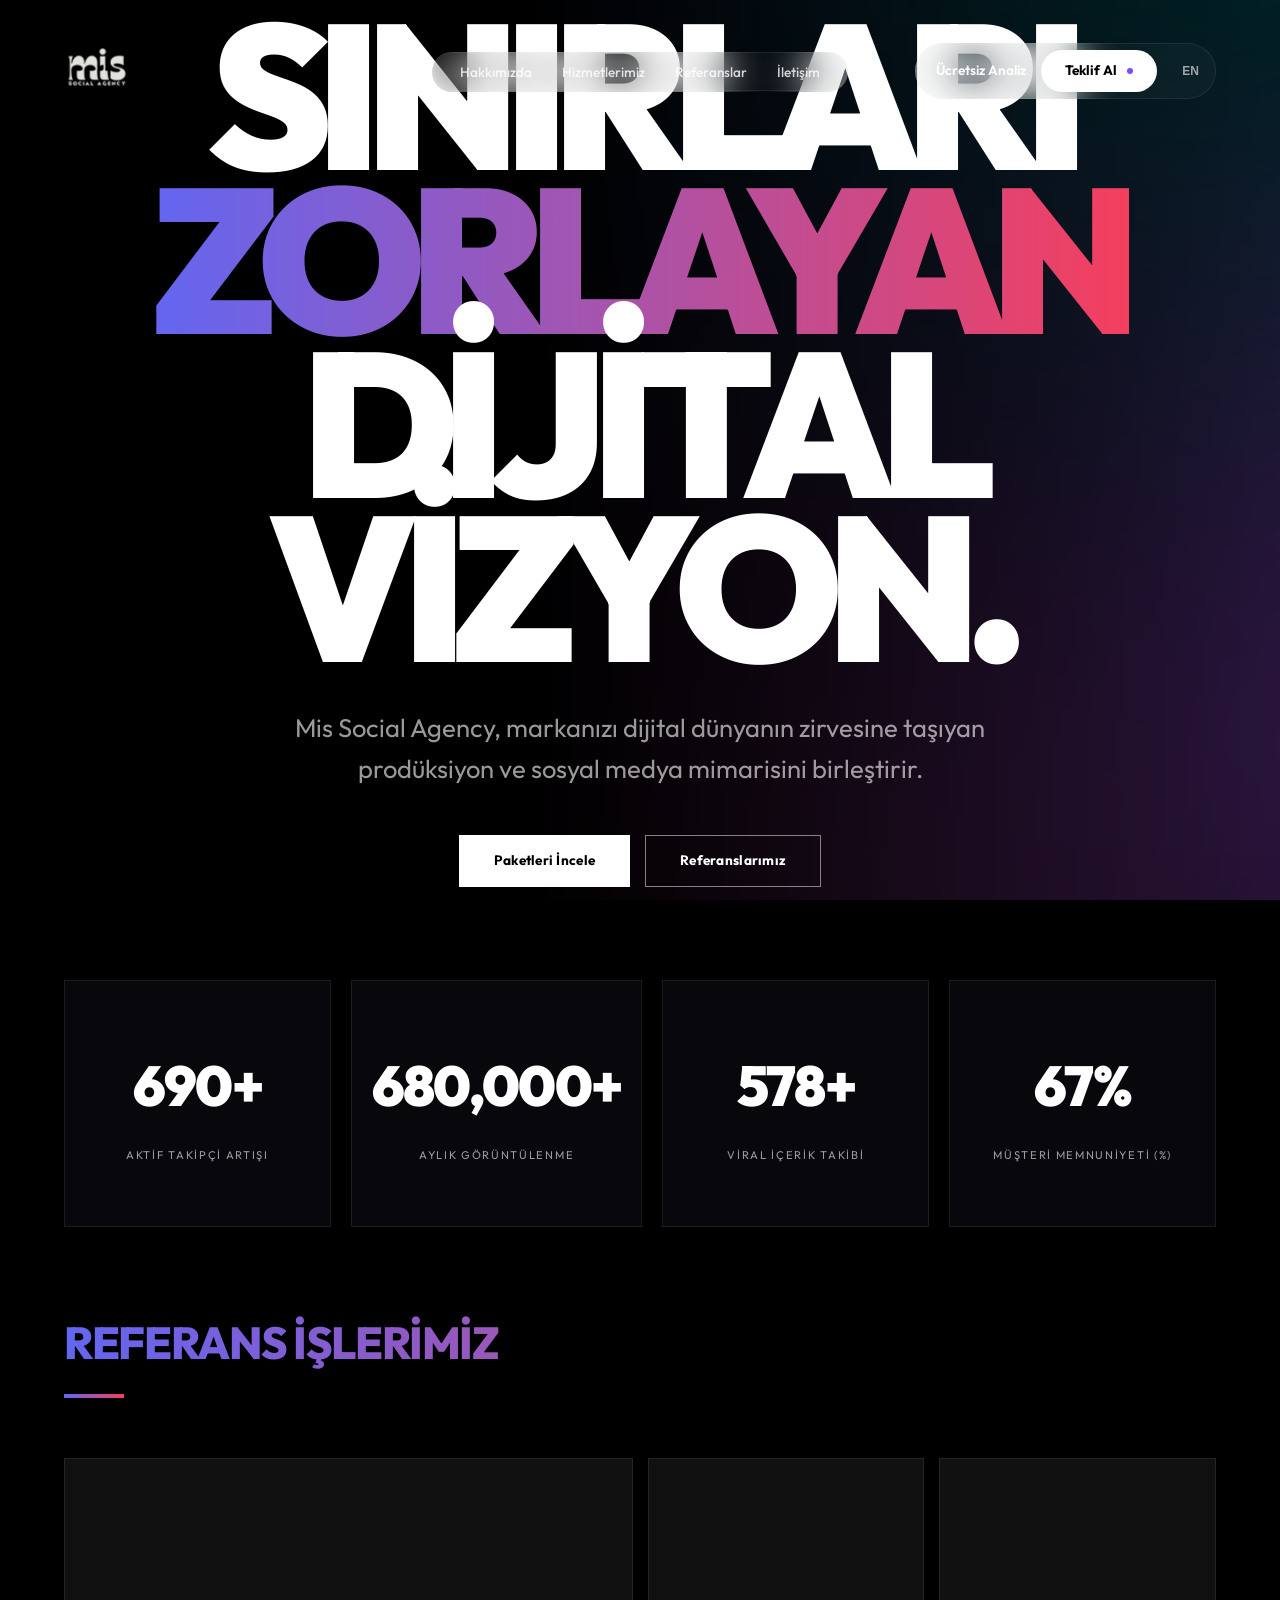
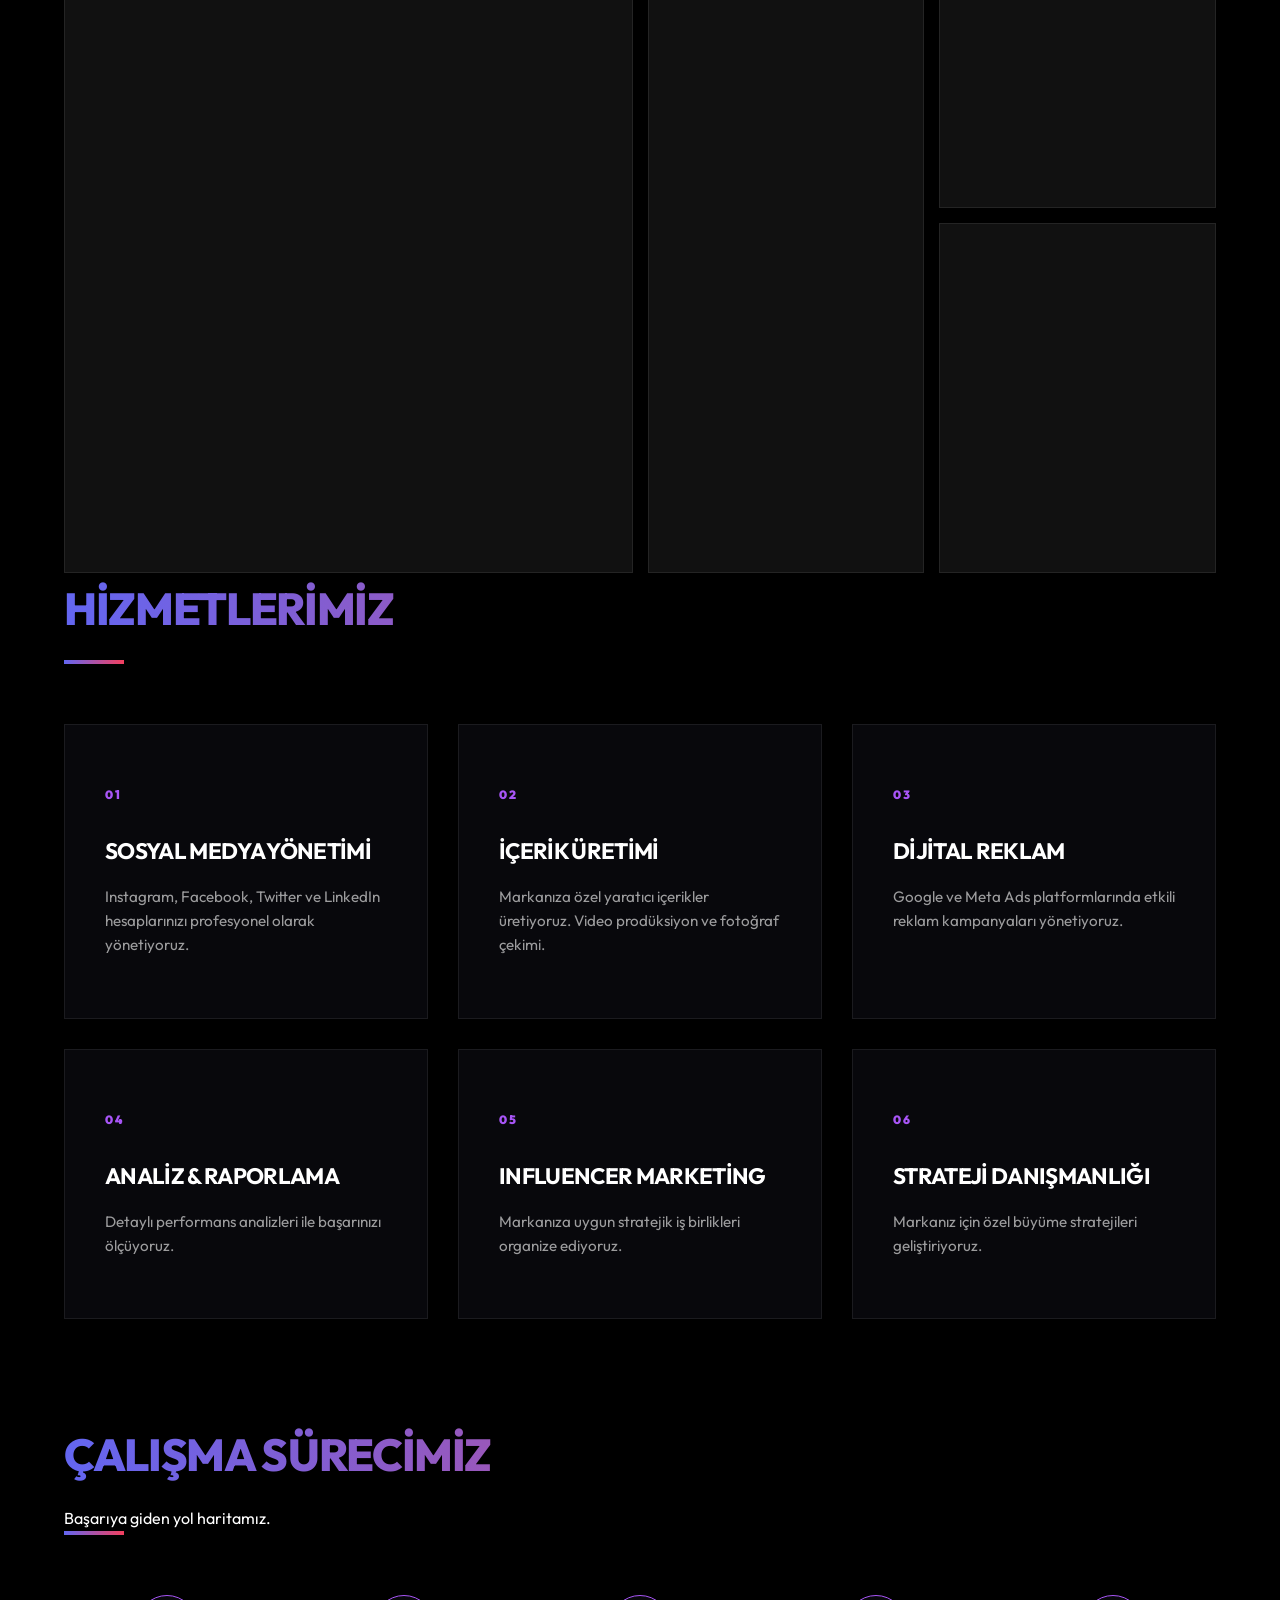
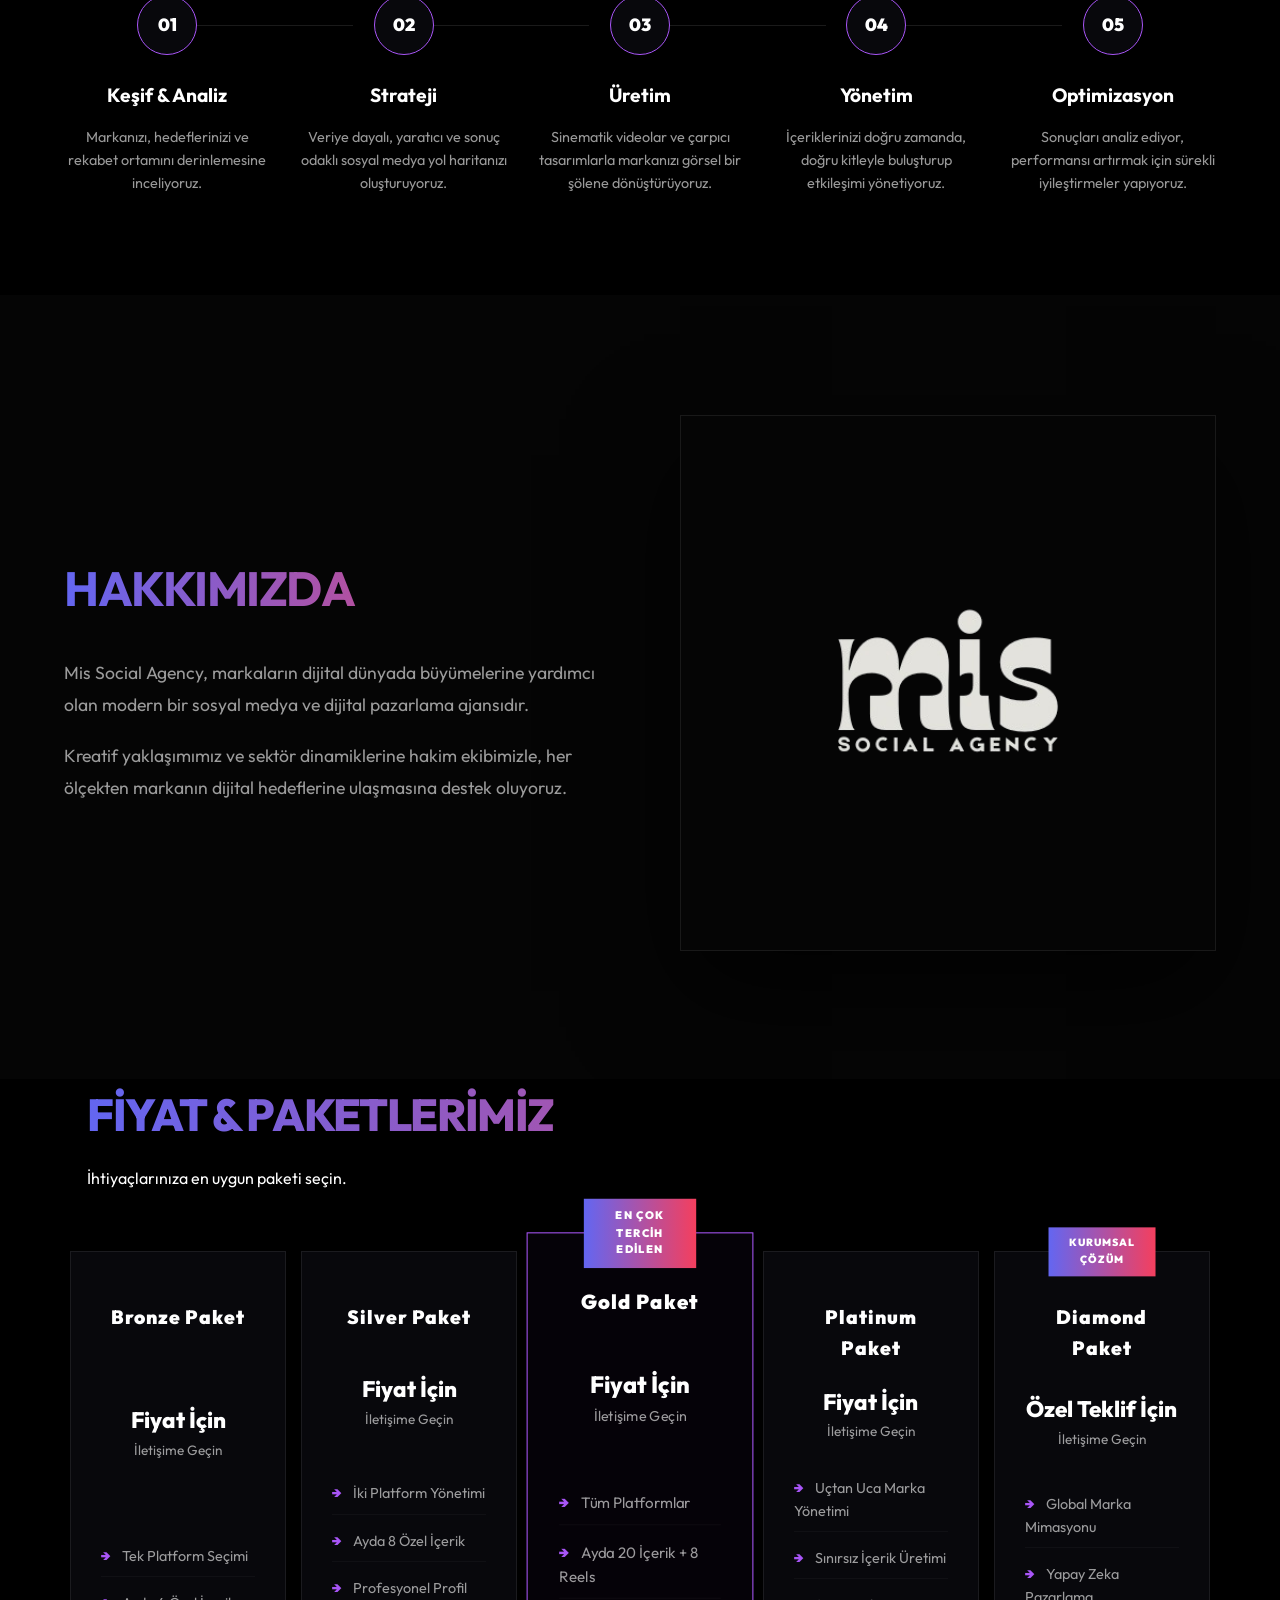
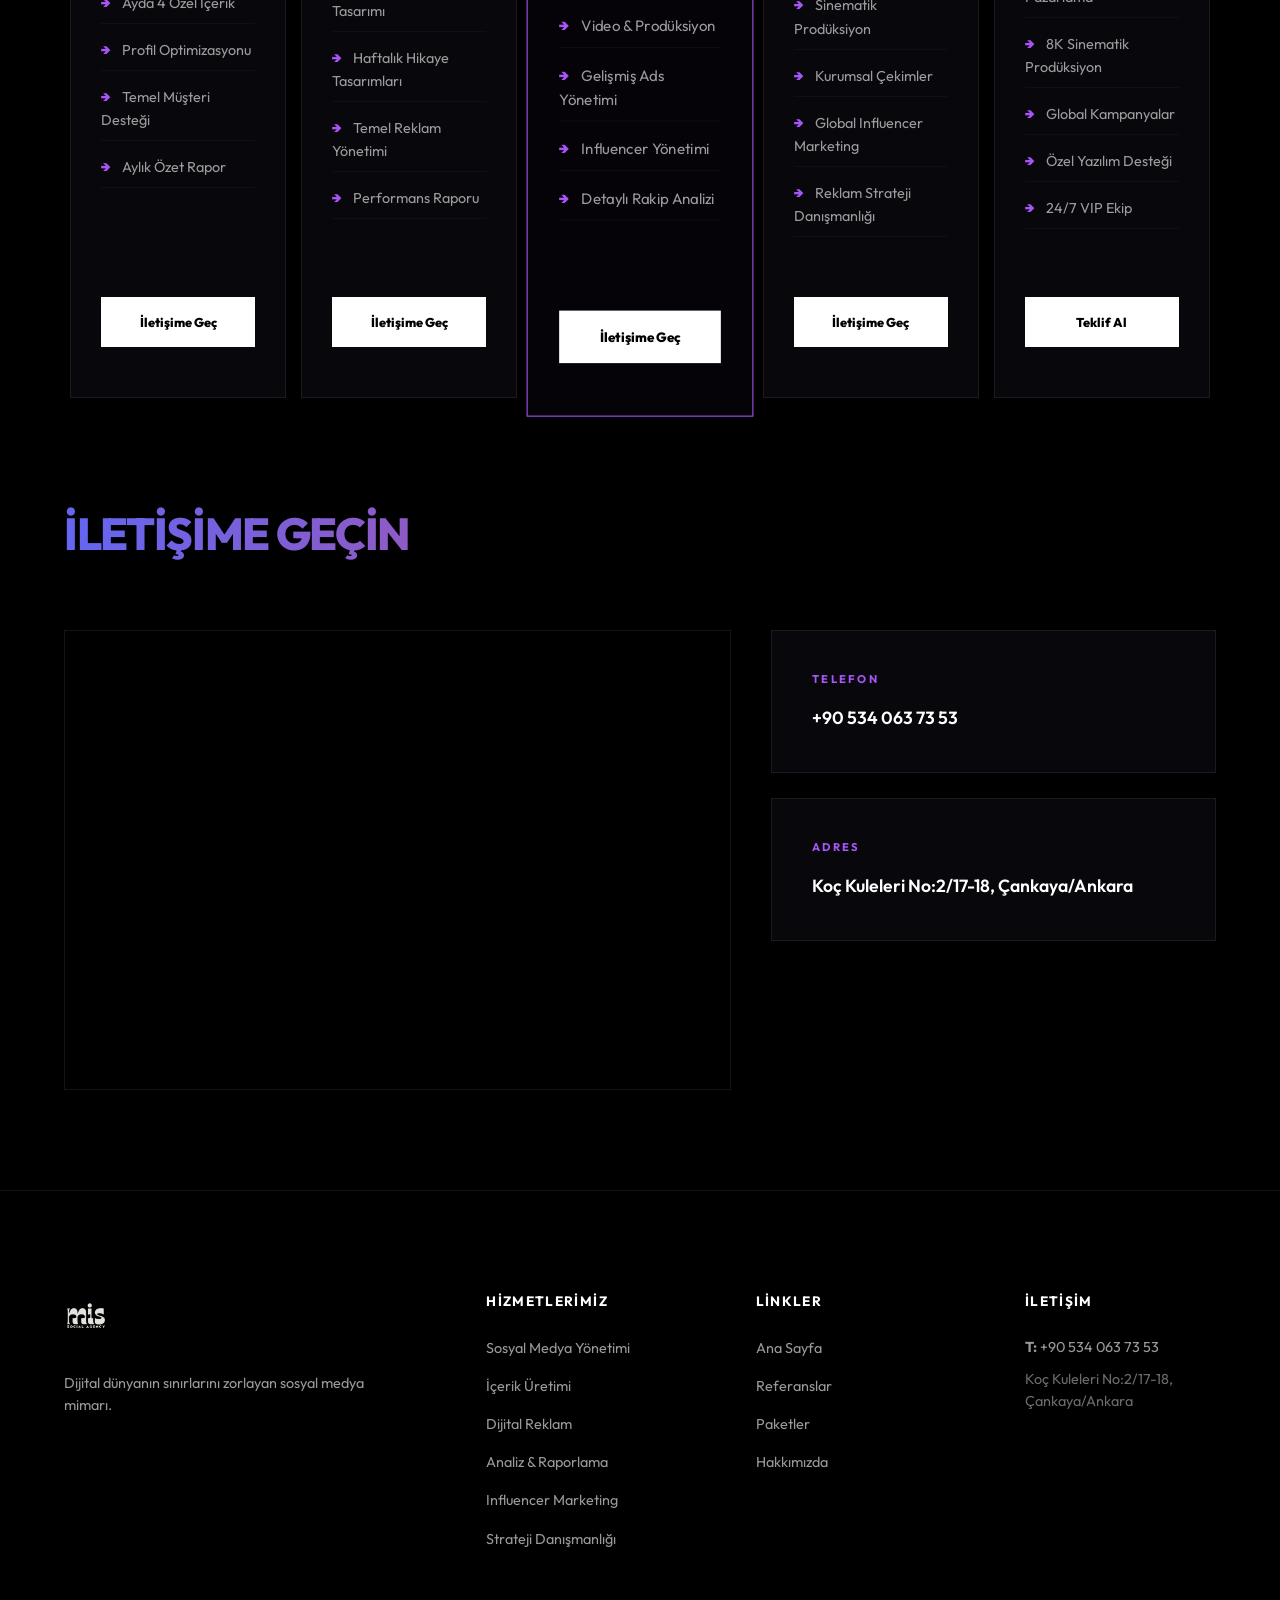
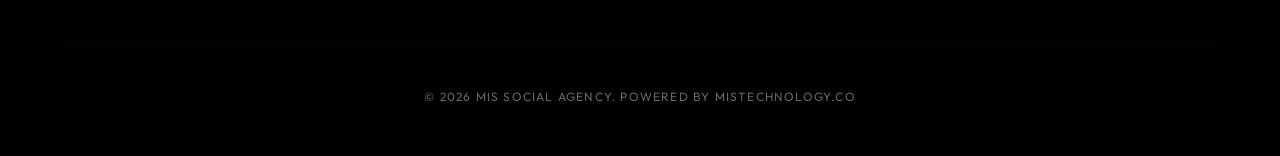
==== commit ee32b755: "Add files via upload" ====
--- a/index.html
+++ b/index.html
@@ -28,26 +28,34 @@
     </div>
 
     <header id="main-header">
-        <div class="container nav-balanced">
+        <div class="container nav-premium">
             <div class="logo">
                 <a href="#"><img src="logo.png" alt="Mis Social Agency Logo" id="header-logo"></a>
             </div>
+
+            <div class="nav-links-capsule">
+                <ul class="nav-links">
+                    <li><a href="#about" data-i18n="nav_about">Hakkımızda</a></li>
+                    <li><a href="#services" data-i18n="nav_services">Hizmetlerimiz</a></li>
+                    <li><a href="#work" data-i18n="nav_references">Referanslar</a></li>
+                    <li><a href="#contact" data-i18n="nav_contact">İletişim</a></li>
+                </ul>
+            </div>
+
+            <div class="nav-ctas-capsule">
+                <a href="#contact" class="nav-cta-text" data-i18n="nav_free_audit">Ücretsiz Analiz</a>
+                <a href="#contact" class="nav-cta-pill">
+                    <span data-i18n="btn_request">Teklif Al</span>
+                    <span class="dot"></span>
+                </a>
+                <button id="lang-switch" class="lang-btn">EN</button>
+            </div>
+
             <div class="menu-toggle" id="mobile-menu">
                 <span class="bar"></span>
                 <span class="bar"></span>
                 <span class="bar"></span>
             </div>
-            <ul class="nav-links">
-                <li><a href="#home" data-i18n="nav_home">Ana Sayfa</a></li>
-                <li><a href="#work" data-i18n="nav_references">Referanslar</a></li>
-                <li><a href="#services" data-i18n="nav_services">Hizmetler</a></li>
-                <li><a href="#pricing" data-i18n="nav_pricing">Paketler</a></li>
-                <li><a href="#about" data-i18n="nav_about">Hakkımızda</a></li>
-                <li><a href="#contact" data-i18n="nav_contact">İletişim</a></li>
-                <li class="lang-switch-item">
-                    <button id="lang-switch" class="lang-btn">EN</button>
-                </li>
-            </ul>
         </div>
     </header>
 
@@ -166,6 +174,43 @@
             </div>
         </section>
 
+        <!-- Process Section -->
+        <section id="process" class="container">
+            <div class="section-header center">
+                <h2 class="gradient-text" data-i18n="process_title">Çalışma Sürecimiz</h2>
+                <p data-i18n="process_subtitle">Başarıya giden yol haritamız.</p>
+                <div class="line"></div>
+            </div>
+
+            <div class="process-steps">
+                <div class="process-step">
+                    <div class="step-icon">01</div>
+                    <h3 data-i18n="step_1_title">Keşif & Analiz</h3>
+                    <p data-i18n="step_1_desc">Markanızı, hedeflerinizi ve rekabet ortamını derinlemesine inceliyoruz.</p>
+                </div>
+                <div class="process-step">
+                    <div class="step-icon">02</div>
+                    <h3 data-i18n="step_2_title">Strateji</h3>
+                    <p data-i18n="step_2_desc">Veriye dayalı, yaratıcı ve sonuç odaklı sosyal medya yol haritanızı oluşturuyoruz.</p>
+                </div>
+                <div class="process-step">
+                    <div class="step-icon">03</div>
+                    <h3 data-i18n="step_3_title">Üretim</h3>
+                    <p data-i18n="step_3_desc">Sinematik videolar ve çarpıcı tasarımlarla markanızı görsel bir şölene dönüştürüyoruz.</p>
+                </div>
+                <div class="process-step">
+                    <div class="step-icon">04</div>
+                    <h3 data-i18n="step_4_title">Yönetim</h3>
+                    <p data-i18n="step_4_desc">İçeriklerinizi doğru zamanda, doğru kitleyle buluşturup etkileşimi yönetiyoruz.</p>
+                </div>
+                <div class="process-step">
+                    <div class="step-icon">05</div>
+                    <h3 data-i18n="step_5_title">Optimizasyon</h3>
+                    <p data-i18n="step_5_desc">Sonuçları analiz ediyor, performansı artırmak için sürekli iyileştirmeler yapıyoruz.</p>
+                </div>
+            </div>
+        </section>
+
         <!-- About Us Section -->
         <section id="about" class="about-section conatiner">
             <div class="container about-grid">
--- a/style.css
+++ b/style.css
@@ -48,7 +48,9 @@
 }
 
 /* Typography */
-h1, h2, h3 {
+h1,
+h2,
+h3 {
     text-transform: uppercase;
     letter-spacing: -0.03em;
 }
@@ -63,36 +65,48 @@
 /* Header */
 header {
     position: fixed;
-    top: 0; left: 0; width: 100%;
+    top: 20px; 
+    left: 0; 
+    width: 100%;
     z-index: 1000;
-    padding: 20px 0;
     transition: var(--transition);
 }
 
-header.scrolled {
-    background: rgba(4, 4, 8, 0.85);
+.nav-premium {
+    display: grid;
+    grid-template-columns: 1fr auto 1fr;
+    align-items: center;
+    padding: 10px 0;
+}
+
+.logo {
+    justify-self: start;
+}
+
+.nav-links-capsule {
+    justify-self: center;
+}
+
+.nav-ctas-capsule {
+    justify-self: end;
+}
+
+.nav-links-capsule, .nav-ctas-capsule {
+    background: rgba(255, 255, 255, 0.03);
+    border: 1px solid rgba(255, 255, 255, 0.08);
     backdrop-filter: blur(20px);
-    padding: 10px 0;
-    border-bottom: 1px solid var(--glass-border);
-}
-
-.nav-balanced {
+    border-radius: 50px;
+    padding: 6px 12px;
     display: flex;
-    justify-content: space-between;
     align-items: center;
-}
-
-.logo img {
-    height: 55px; /* Premium hanging logo */
-    width: auto;
-    transition: var(--transition);
 }
 
 .nav-links {
     display: flex;
-    gap: 40px;
+    gap: 30px;
     list-style: none;
-    align-items: center;
+    margin: 0;
+    padding: 0 15px;
 }
 
 .nav-links a {
@@ -101,11 +115,77 @@
     font-weight: 500;
     font-size: 0.85rem;
     opacity: 0.8;
+    transition: 0.3s;
 }
 
 .nav-links a:hover {
-    color: var(--accent-purple);
+    color: white;
     opacity: 1;
+}
+
+.nav-ctas-capsule {
+    gap: 15px;
+    padding: 6px 6px 6px 20px;
+}
+
+.nav-cta-text {
+    text-decoration: none;
+    color: white;
+    font-size: 0.85rem;
+    font-weight: 600;
+}
+
+.nav-cta-pill {
+    background: white;
+    color: black;
+    padding: 10px 24px;
+    border-radius: 40px;
+    text-decoration: none;
+    font-size: 0.85rem;
+    font-weight: 700;
+    display: flex;
+    align-items: center;
+    gap: 10px;
+}
+
+.nav-cta-pill .dot {
+    width: 6px;
+    height: 6px;
+    background: #7c4dff;
+    border-radius: 50%;
+}
+
+.lang-btn {
+    background: transparent;
+    border: none;
+    color: white;
+    font-weight: 700;
+    font-size: 0.75rem;
+    cursor: pointer;
+    padding: 0 10px;
+    opacity: 0.6;
+}
+
+.logo img {
+    height: 75px;
+    width: auto;
+    transition: 0.3s ease;
+}
+
+.menu-toggle {
+    display: none;
+    cursor: pointer;
+    z-index: 1002;
+    padding: 10px;
+}
+
+.menu-toggle .bar {
+    display: block;
+    width: 25px;
+    height: 2px;
+    margin: 5px auto;
+    background-color: white;
+    transition: 0.3s;
 }
 
 /* Section Headers */
@@ -156,14 +236,25 @@
 }
 
 @keyframes meshFlow {
-    0% { transform: scale(1) translate(0, 0) rotate(0deg); }
-    50% { transform: scale(1.1) translate(2%, 3%) rotate(2deg); }
-    100% { transform: scale(1) translate(-2%, -3%) rotate(-1deg); }
+    0% {
+        transform: scale(1) translate(0, 0) rotate(0deg);
+    }
+
+    50% {
+        transform: scale(1.1) translate(2%, 3%) rotate(2deg);
+    }
+
+    100% {
+        transform: scale(1) translate(-2%, -3%) rotate(-1deg);
+    }
 }
 
 .hero-bg {
     position: absolute;
-    top: 0; left: 0; width: 100%; height: 100%;
+    top: 0;
+    left: 0;
+    width: 100%;
+    height: 100%;
     object-fit: cover;
     opacity: 0.15;
     z-index: 0;
@@ -171,7 +262,10 @@
 
 .hero-overlay {
     position: absolute;
-    top: 0; left: 0; width: 100%; height: 100%;
+    top: 0;
+    left: 0;
+    width: 100%;
+    height: 100%;
     background: linear-gradient(to right, var(--bg-dark) 40%, transparent);
     z-index: 2;
 }
@@ -179,23 +273,27 @@
 .hero-content {
     position: relative;
     z-index: 3;
-    max-width: 850px;
+    max-width: 100%;
+    text-align: center;
+    display: flex;
+    flex-direction: column;
+    align-items: center;
 }
 
 .hero h1 {
-    font-size: clamp(2rem, 6.5vw, 4.8rem);
-    font-weight: 900;
-    line-height: 1.05;
-    margin-bottom: 25px;
-    letter-spacing: -0.03em;
+    font-size: clamp(5rem, 16vw, 15rem);
+    font-weight: 950;
+    line-height: 0.8;
+    margin-bottom: 40px;
+    letter-spacing: -0.08em;
     animation: fadeInUp 1s cubic-bezier(0.16, 1, 0.3, 1) forwards;
 }
 
 .hero p {
-    font-size: clamp(0.9rem, 1.5vw, 1.1rem);
+    font-size: clamp(1.1rem, 2.2vw, 1.6rem);
     color: var(--text-secondary);
-    margin-bottom: 40px;
-    max-width: 500px;
+    margin: 0 auto 45px;
+    max-width: 800px;
     line-height: 1.6;
     font-weight: 400;
     animation: fadeInUp 1s ease-out 0.2s forwards;
@@ -207,6 +305,7 @@
         opacity: 0;
         transform: translateY(30px);
     }
+
     to {
         opacity: 1;
         transform: translateY(0);
@@ -216,37 +315,39 @@
 .hero-btns {
     display: flex;
     gap: 15px;
+    justify-content: center;
     animation: fadeInUp 1s ease-out 0.4s forwards;
     opacity: 0;
 }
 
 .btn {
     display: inline-block;
-    padding: 18px 42px;
+    padding: 14px 34px;
     background: white;
     color: black;
     text-decoration: none;
     font-weight: 700;
     text-transform: none;
-    font-size: 0.9rem;
+    font-size: 0.85rem;
     transition: var(--transition);
-    border: 2px solid white;
+    border: 1px solid white;
     text-align: center;
+    letter-spacing: 0.02em;
 }
 
 .btn.outline {
     background: transparent;
     color: white;
-    border: 1px solid rgba(255,255,255,0.4);
+    border: 1px solid rgba(255, 255, 255, 0.5);
 }
 
 .btn:hover {
-    transform: translateY(-3px);
-    box-shadow: 0 10px 30px rgba(255,255,255,0.1);
+    transform: translateY(-2px);
+    box-shadow: 0 10px 25px rgba(255, 255, 255, 0.05);
 }
 
 .btn.outline:hover {
-    background: rgba(255,255,255,0.05);
+    background: rgba(255, 255, 255, 0.05);
     border-color: white;
 }
 
@@ -286,7 +387,86 @@
     color: var(--text-secondary);
     text-transform: uppercase;
 }
-
+/* Process Section */
+#process {
+    padding: 100px 0;
+}
+
+.process-steps {
+    display: flex;
+    justify-content: space-between;
+    gap: 30px;
+    margin-top: 60px;
+    position: relative;
+}
+
+.process-step {
+    flex: 1;
+    text-align: center;
+    position: relative;
+    z-index: 2;
+}
+
+.process-step:not(:last-child)::after {
+    content: '';
+    position: absolute;
+    top: 30px;
+    left: 60%;
+    width: 80%;
+    height: 1px;
+    background: rgba(255, 255, 255, 0.1);
+    z-index: -1;
+}
+
+.step-icon {
+    width: 60px;
+    height: 60px;
+    background: #08080c;
+    border: 1px solid var(--accent-purple);
+    border-radius: 50%;
+    display: flex;
+    align-items: center;
+    justify-content: center;
+    margin: 0 auto 25px;
+    font-weight: 900;
+    font-size: 1.1rem;
+    color: white;
+    transition: var(--transition);
+}
+
+.process-step:hover .step-icon {
+    background: var(--accent-gradient);
+    border-color: transparent;
+    transform: scale(1.1);
+}
+
+.process-step h3 {
+    font-size: 1.2rem;
+    margin-bottom: 15px;
+    text-transform: none;
+    letter-spacing: 0;
+}
+
+.process-step p {
+    font-size: 0.9rem;
+    color: var(--text-secondary);
+    line-height: 1.6;
+}
+
+@media (max-width: 992px) {
+    .process-steps {
+        flex-direction: column;
+        gap: 50px;
+    }
+    
+    .process-step:not(:last-child)::after {
+        left: 50%;
+        top: 60px;
+        width: 1px;
+        height: 50px;
+        transform: translateX(-50%);
+    }
+}
 /* Video Bento Grid */
 .video-grid {
     display: grid;
@@ -305,28 +485,43 @@
 }
 
 .video-card video {
-    width: 100%; height: 100%; object-fit: cover;
-    opacity: 0.6; transition: var(--transition);
+    width: 100%;
+    height: 100%;
+    object-fit: cover;
+    opacity: 0.6;
+    transition: var(--transition);
 }
 
 .video-card:hover video {
-    opacity: 1; transform: scale(1.05);
-}
-
-.video-card.large { grid-column: span 2; grid-row: span 2; }
-.video-card.tall { grid-column: span 1; grid-row: span 2; }
+    opacity: 1;
+    transform: scale(1.05);
+}
+
+.video-card.large {
+    grid-column: span 2;
+    grid-row: span 2;
+}
+
+.video-card.tall {
+    grid-column: span 1;
+    grid-row: span 2;
+}
 
 .video-info {
     position: absolute;
-    bottom: 0; left: 0; width: 100%;
+    bottom: 0;
+    left: 0;
+    width: 100%;
     padding: 30px;
-    background: linear-gradient(to top, rgba(0,0,0,0.8), transparent);
-    opacity: 0; transform: translateY(20px);
+    background: linear-gradient(to top, rgba(0, 0, 0, 0.8), transparent);
+    opacity: 0;
+    transform: translateY(20px);
     transition: var(--transition);
 }
 
 .video-card:hover .video-info {
-    opacity: 1; transform: translateY(0);
+    opacity: 1;
+    transform: translateY(0);
 }
 
 /* Services */
@@ -355,7 +550,10 @@
 .service-advanced-card::after {
     content: '';
     position: absolute;
-    bottom: 0; left: 0; width: 100%; height: 2px;
+    bottom: 0;
+    left: 0;
+    width: 100%;
+    height: 2px;
     background: var(--accent-gradient);
     transform: scaleX(0);
     transform-origin: right;
@@ -409,7 +607,7 @@
 }
 
 .pricing-card:hover {
-    border-color: rgba(255,255,255,0.2);
+    border-color: rgba(255, 255, 255, 0.2);
     transform: translateY(-5px);
 }
 
@@ -422,24 +620,67 @@
 
 .best-value {
     position: absolute;
-    top: 0; left: 50%; transform: translate(-50%, -50%);
+    top: 0;
+    left: 50%;
+    transform: translate(-50%, -50%);
     background: var(--accent-gradient);
-    padding: 8px 20px; font-size: 0.65rem; font-weight: 900;
+    padding: 8px 20px;
+    font-size: 0.65rem;
+    font-weight: 900;
     letter-spacing: 0.1em;
 }
 
-.pack-name { font-weight: 900; margin-bottom: 25px; font-size: 1.2rem; letter-spacing: 0.05em; }
-.price-contact { font-size: 1.4rem; font-weight: 800; margin-bottom: 35px; line-height: 1.2; }
-.price-contact span { font-size: 0.85rem; opacity: 0.6; font-weight: 400; }
-
-.features { list-style: none; margin-bottom: 45px; text-align: left; }
-.features li { margin-bottom: 15px; font-size: 0.9rem; color: var(--text-secondary); border-bottom: 1px solid rgba(255,255,255,0.03); padding-bottom: 8px; }
-.features li::before { content: '→'; margin-right: 12px; color: var(--accent-purple); font-weight: 900; }
+.pack-name {
+    font-weight: 900;
+    margin-bottom: 25px;
+    font-size: 1.2rem;
+    letter-spacing: 0.05em;
+}
+
+.price-contact {
+    font-size: 1.4rem;
+    font-weight: 800;
+    margin-bottom: 35px;
+    line-height: 1.2;
+}
+
+.price-contact span {
+    font-size: 0.85rem;
+    opacity: 0.6;
+    font-weight: 400;
+}
+
+.features {
+    list-style: none;
+    margin-bottom: 45px;
+    text-align: left;
+}
+
+.features li {
+    margin-bottom: 15px;
+    font-size: 0.9rem;
+    color: var(--text-secondary);
+    border-bottom: 1px solid rgba(255, 255, 255, 0.03);
+    padding-bottom: 8px;
+}
+
+.features li::before {
+    content: '→';
+    margin-right: 12px;
+    color: var(--accent-purple);
+    font-weight: 900;
+}
 
 .price-btn {
-    display: block; width: 100%; padding: 15px;
-    background: white; color: black; text-decoration: none;
-    font-weight: 800; font-size: 0.8rem; transition: var(--transition);
+    display: block;
+    width: 100%;
+    padding: 15px;
+    background: white;
+    color: black;
+    text-decoration: none;
+    font-weight: 800;
+    font-size: 0.8rem;
+    transition: var(--transition);
 }
 
 /* About Us */
@@ -480,9 +721,9 @@
 }
 
 .contact-grid {
-    display: grid; 
-    grid-template-columns: 1.2fr 0.8fr; 
-    gap: 40px; 
+    display: grid;
+    grid-template-columns: 1.2fr 0.8fr;
+    gap: 40px;
     margin-top: 60px;
 }
 
@@ -492,7 +733,7 @@
 
 .detail-box {
     background: #08080c;
-    padding: 40px; 
+    padding: 40px;
     border: 1px solid var(--glass-border);
     margin-bottom: 25px;
     transition: var(--transition);
@@ -502,10 +743,10 @@
     border-color: white;
 }
 
-.detail-box h3 { 
-    font-size: 0.7rem; 
-    margin-bottom: 15px; 
-    color: var(--accent-purple); 
+.detail-box h3 {
+    font-size: 0.7rem;
+    margin-bottom: 15px;
+    color: var(--accent-purple);
     letter-spacing: 0.2em;
 }
 
@@ -515,21 +756,21 @@
 }
 
 /* Footer Modernized */
-footer { 
-    padding: 100px 0 50px; 
+footer {
+    padding: 100px 0 50px;
     background: #000;
-    border-top: 1px solid var(--glass-border); 
-}
-
-.footer-grid { 
-    display: grid; 
-    grid-template-columns: 2fr 1.2fr 1.2fr 1fr; 
-    gap: 40px; 
-}
-
-.footer-agency img { 
-    height: 50px; 
-    margin-bottom: 25px; 
+    border-top: 1px solid var(--glass-border);
+}
+
+.footer-grid {
+    display: grid;
+    grid-template-columns: 2fr 1.2fr 1.2fr 1fr;
+    gap: 40px;
+}
+
+.footer-agency img {
+    height: 50px;
+    margin-bottom: 25px;
 }
 
 .footer-agency p {
@@ -566,23 +807,39 @@
     color: white;
 }
 
-.footer-bottom { 
-    margin-top: 80px; 
-    padding-top: 40px; 
-    border-top: 1px solid var(--glass-border); 
-    text-align: center; 
-    font-size: 0.75rem; 
+.footer-bottom {
+    margin-top: 80px;
+    padding-top: 40px;
+    border-top: 1px solid var(--glass-border);
+    text-align: center;
+    font-size: 0.75rem;
     letter-spacing: 0.1em;
-    opacity: 0.4; 
+    opacity: 0.4;
 }
 
 /* Lightbox Extras */
 .lightbox {
-    display: none; position: fixed; top: 0; left: 0; width: 100%; height: 100%;
-    background: rgba(0,0,0,0.95); z-index: 2000; justify-content: center; align-items: center;
+    display: none;
+    position: fixed;
+    top: 0;
+    left: 0;
+    width: 100%;
+    height: 100%;
+    background: rgba(0, 0, 0, 0.95);
+    z-index: 2000;
+    justify-content: center;
+    align-items: center;
     backdrop-filter: blur(10px);
 }
-.close-lightbox { position: absolute; top: 40px; right: 40px; font-size: 30px; color: white; cursor: pointer; }
+
+.close-lightbox {
+    position: absolute;
+    top: 40px;
+    right: 40px;
+    font-size: 30px;
+    color: white;
+    cursor: pointer;
+}
 
 @media (max-width: 1200px) {
     .pricing-grid-full {
@@ -590,31 +847,58 @@
     }
 }
 
+@media (max-width: 1100px) {
+    .nav-links-capsule { display: none; }
+    .nav-ctas-capsule { margin-right: 50px; }
+}
+
 @media (max-width: 768px) {
-    .nav-links { display: none; }
-    .stats-grid, .services-advanced-grid, .contact-grid, .video-grid, .pricing-grid-full { grid-template-columns: 1fr; }
-    .video-grid { grid-auto-rows: 250px; }
-    .video-card.large, .video-card.tall { grid-column: span 1; grid-row: span 1; }
-    .footer-grid { grid-template-columns: 1fr 1fr; gap: 40px; }
-    .footer-agency { grid-column: span 2; }
-}
-
-@media (max-width: 480px) {
-    .footer-grid { grid-template-columns: 1fr; }
-    .footer-agency { grid-column: span 1; }
-}
-    
+    .nav-premium { justify-content: space-between; padding: 12px 20px; }
+    .nav-links-capsule, .nav-ctas-capsule { display: none; }
+    .nav-links {
+        display: none;
+    }
+
+    .stats-grid,
+    .services-advanced-grid,
+    .contact-grid,
+    .video-grid,
+    .pricing-grid-full {
+        grid-template-columns: 1fr;
+    }
+
+    .video-grid {
+        grid-auto-rows: 250px;
+    }
+
+    .video-card.large,
+    .video-card.tall {
+        grid-column: span 1;
+        grid-row: span 1;
+    }
+
+    .footer-grid {
+        grid-template-columns: 1fr 1fr;
+        gap: 40px;
+    }
+
+    .footer-agency {
+        grid-column: span 2;
+    }
     .hero h1 {
         font-size: 2.8rem;
         line-height: 1.1;
     }
-    
+
     .hero-btns {
-        flex-direction: column;
-        width: 100%;
-    }
-    
+        flex-direction: row;
+        width: auto;
+        gap: 10px;
+    }
+
     .btn {
-        width: 100%;
+        width: auto;
+        padding: 12px 24px;
+        font-size: 0.8rem;
     }
 }
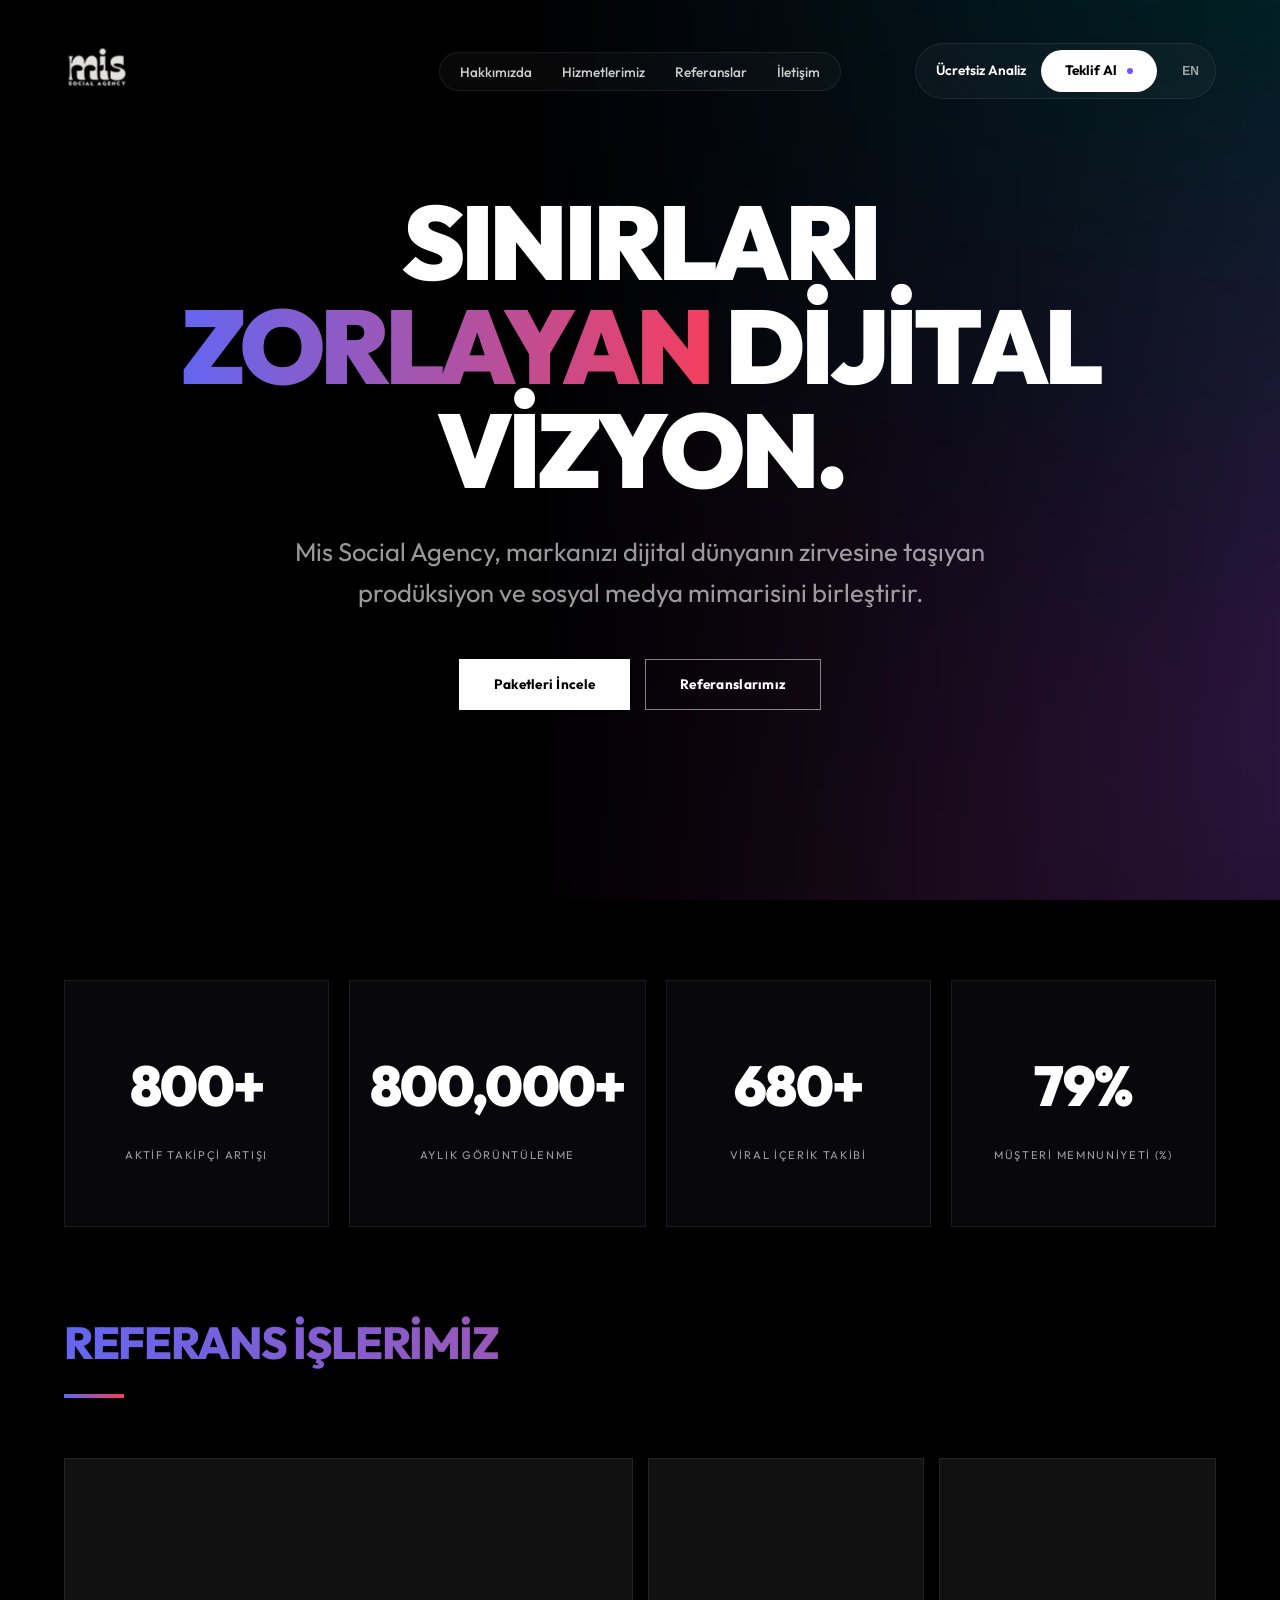
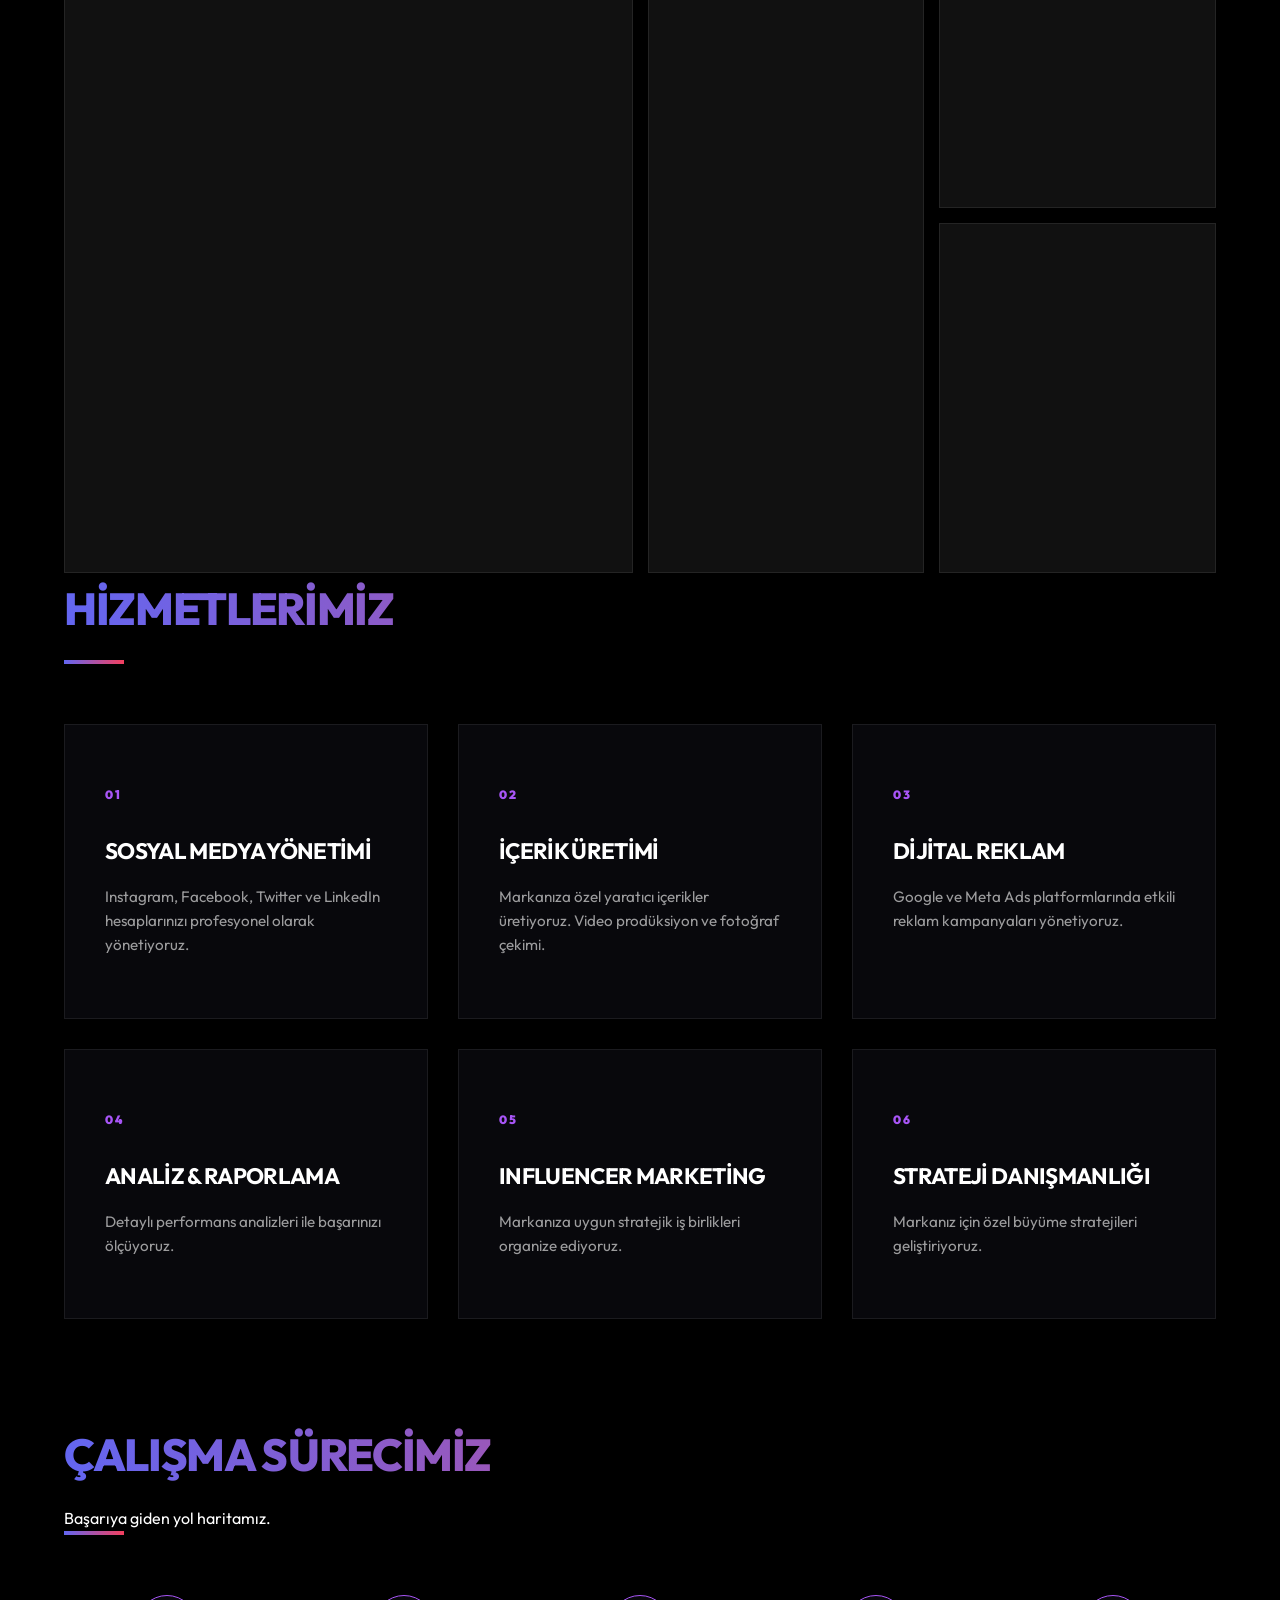
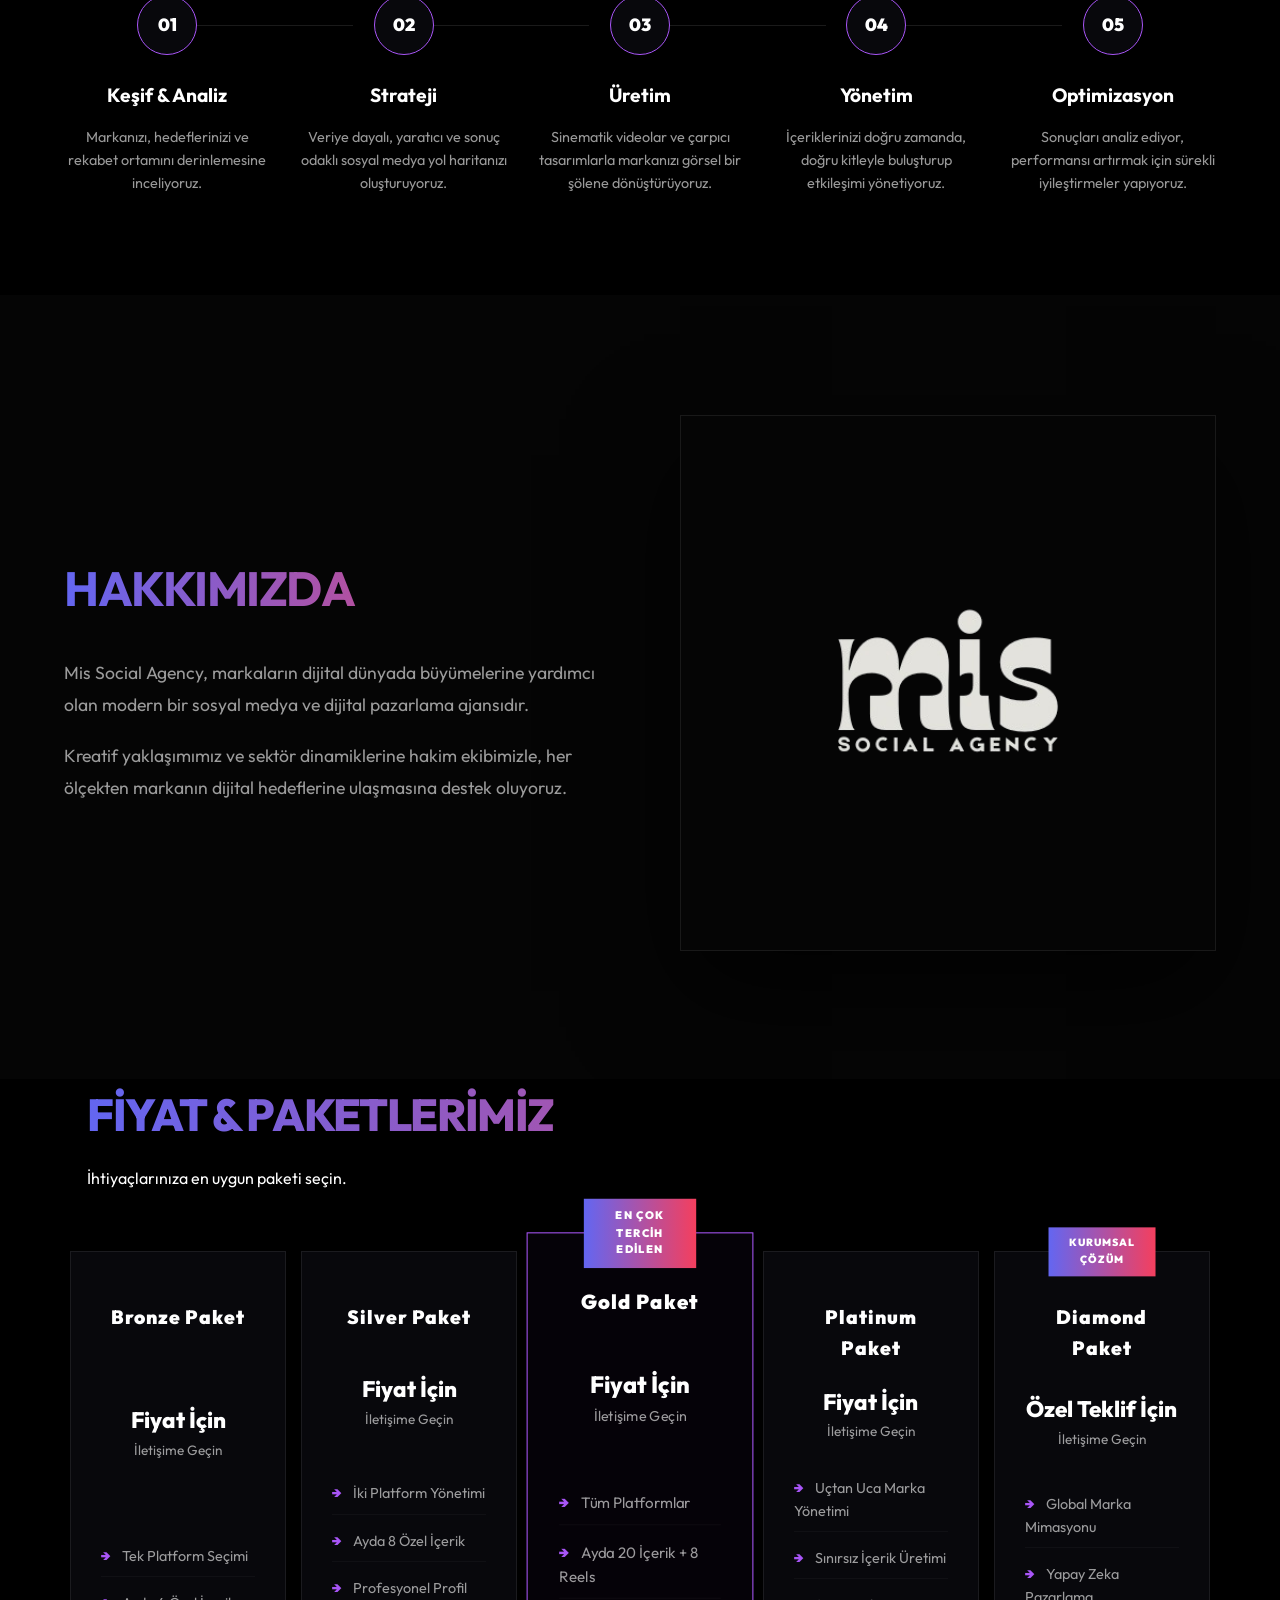
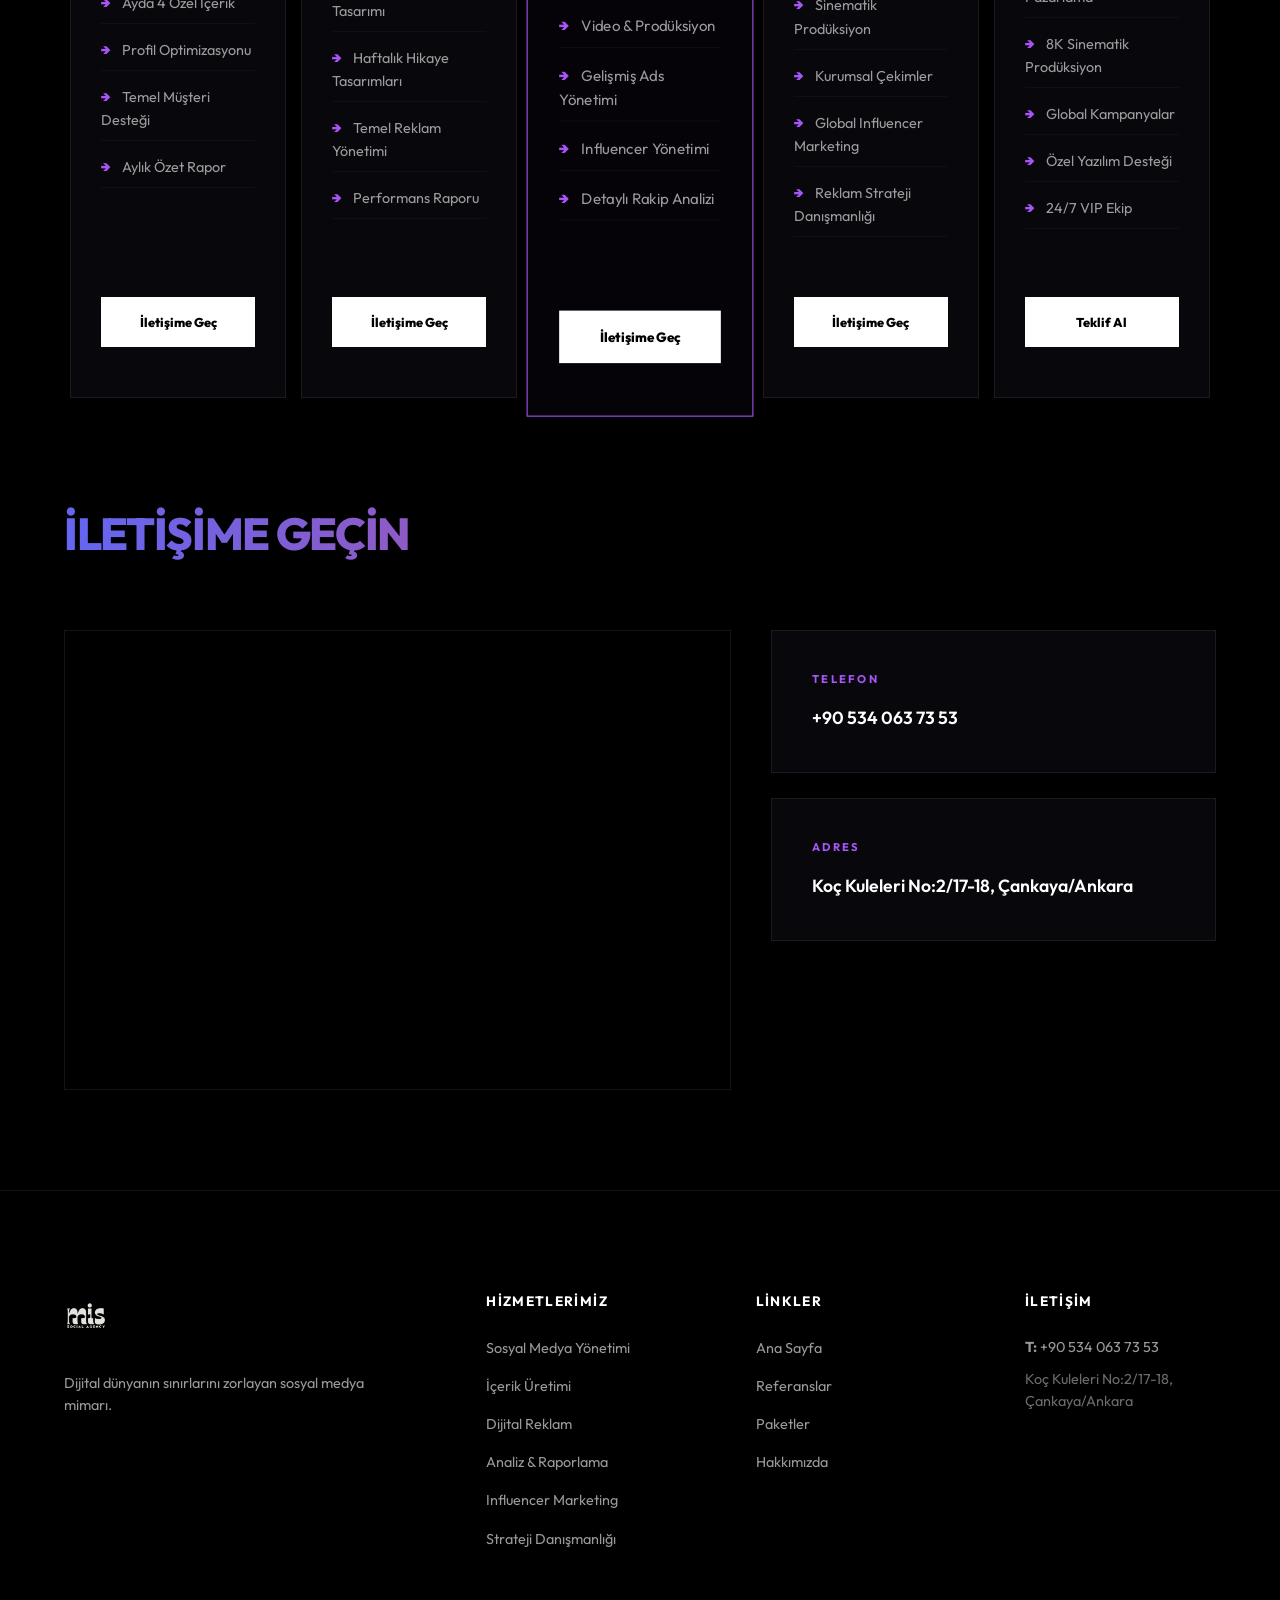
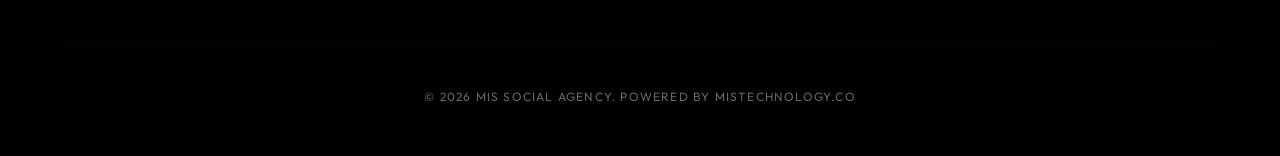
==== commit 5cc6f400: "Add files via upload" ====
--- a/index.html
+++ b/index.html
@@ -33,14 +33,12 @@
                 <a href="#"><img src="logo.png" alt="Mis Social Agency Logo" id="header-logo"></a>
             </div>
 
-            <div class="nav-links-capsule">
-                <ul class="nav-links">
-                    <li><a href="#about" data-i18n="nav_about">Hakkımızda</a></li>
-                    <li><a href="#services" data-i18n="nav_services">Hizmetlerimiz</a></li>
-                    <li><a href="#work" data-i18n="nav_references">Referanslar</a></li>
-                    <li><a href="#contact" data-i18n="nav_contact">İletişim</a></li>
-                </ul>
-            </div>
+            <ul class="nav-links">
+                <li><a href="#about" data-i18n="nav_about">Hakkımızda</a></li>
+                <li><a href="#services" data-i18n="nav_services">Hizmetlerimiz</a></li>
+                <li><a href="#work" data-i18n="nav_references">Referanslar</a></li>
+                <li><a href="#contact" data-i18n="nav_contact">İletişim</a></li>
+            </ul>
 
             <div class="nav-ctas-capsule">
                 <a href="#contact" class="nav-cta-text" data-i18n="nav_free_audit">Ücretsiz Analiz</a>
--- a/style.css
+++ b/style.css
@@ -83,30 +83,27 @@
     justify-self: start;
 }
 
-.nav-links-capsule {
+.nav-links {
     justify-self: center;
-}
-
-.nav-ctas-capsule {
-    justify-self: end;
-}
-
-.nav-links-capsule, .nav-ctas-capsule {
     background: rgba(255, 255, 255, 0.03);
     border: 1px solid rgba(255, 255, 255, 0.08);
     backdrop-filter: blur(20px);
     border-radius: 50px;
-    padding: 6px 12px;
-    display: flex;
-    align-items: center;
-}
-
-.nav-links {
+    padding: 6px 20px;
     display: flex;
     gap: 30px;
     list-style: none;
     margin: 0;
-    padding: 0 15px;
+}
+
+.nav-ctas-capsule {
+    justify-self: end;
+    background: rgba(255, 255, 255, 0.03);
+    border: 1px solid rgba(255, 255, 255, 0.08);
+    backdrop-filter: blur(20px);
+    border-radius: 50px;
+    display: flex;
+    align-items: center;
 }
 
 .nav-links a {
@@ -273,7 +270,7 @@
 .hero-content {
     position: relative;
     z-index: 3;
-    max-width: 100%;
+    max-width: 1100px;
     text-align: center;
     display: flex;
     flex-direction: column;
@@ -281,11 +278,11 @@
 }
 
 .hero h1 {
-    font-size: clamp(5rem, 16vw, 15rem);
-    font-weight: 950;
-    line-height: 0.8;
-    margin-bottom: 40px;
-    letter-spacing: -0.08em;
+    font-size: clamp(3.2rem, 8.5vw, 6.5rem);
+    font-weight: 900;
+    line-height: 1.0;
+    margin-bottom: 30px;
+    letter-spacing: -0.04em;
     animation: fadeInUp 1s cubic-bezier(0.16, 1, 0.3, 1) forwards;
 }
 
@@ -848,16 +845,43 @@
 }
 
 @media (max-width: 1100px) {
-    .nav-links-capsule { display: none; }
+    .nav-links { display: none; }
     .nav-ctas-capsule { margin-right: 50px; }
+    .menu-toggle { display: block; }
 }
 
 @media (max-width: 768px) {
-    .nav-premium { justify-content: space-between; padding: 12px 20px; }
-    .nav-links-capsule, .nav-ctas-capsule { display: none; }
+    .nav-premium { display: flex; justify-content: space-between; padding: 12px 20px; }
+    .nav-ctas-capsule { display: none; }
     .nav-links {
         display: none;
-    }
+        position: fixed;
+        top: 0; left: 0; width: 100%; height: 100vh;
+        background: rgba(0,0,0,0.98);
+        flex-direction: column;
+        justify-content: center;
+        align-items: center;
+        gap: 35px;
+        z-index: 1001;
+    }
+
+    .menu-toggle .bar {
+        width: 20px;
+        height: 1px;
+        margin: 6px auto;
+    }
+
+    .nav-links.active {
+        display: flex;
+    }
+
+    .nav-links a {
+        font-size: 1.5rem;
+    }
+
+    .menu-toggle.active .bar:nth-child(2) { opacity: 0; }
+    .menu-toggle.active .bar:nth-child(1) { transform: translateY(7px) rotate(45deg); }
+    .menu-toggle.active .bar:nth-child(3) { transform: translateY(-7px) rotate(-45deg); }
 
     .stats-grid,
     .services-advanced-grid,
@@ -901,4 +925,14 @@
         padding: 12px 24px;
         font-size: 0.8rem;
     }
+}
+
+@media (max-width: 480px) {
+    .footer-grid {
+        grid-template-columns: 1fr;
+    }
+
+    .footer-agency {
+        grid-column: span 1;
+    }
 }
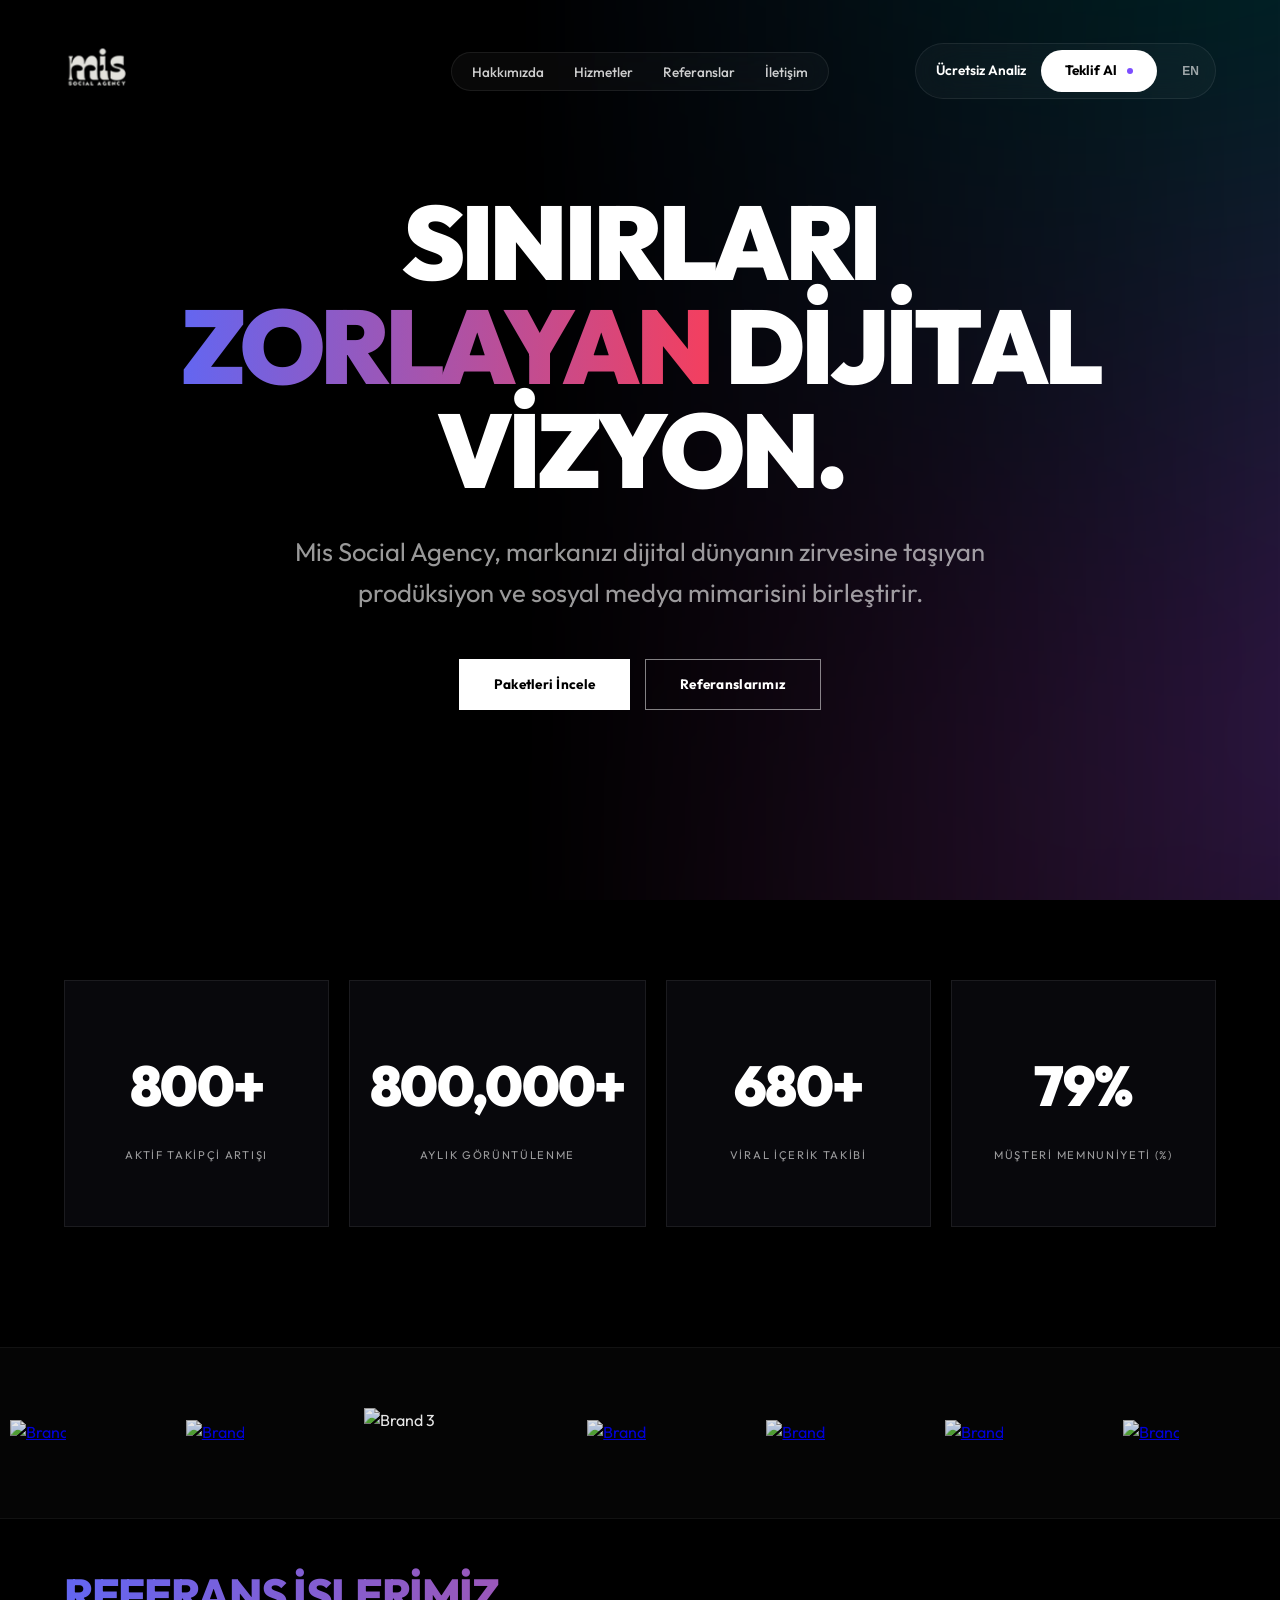
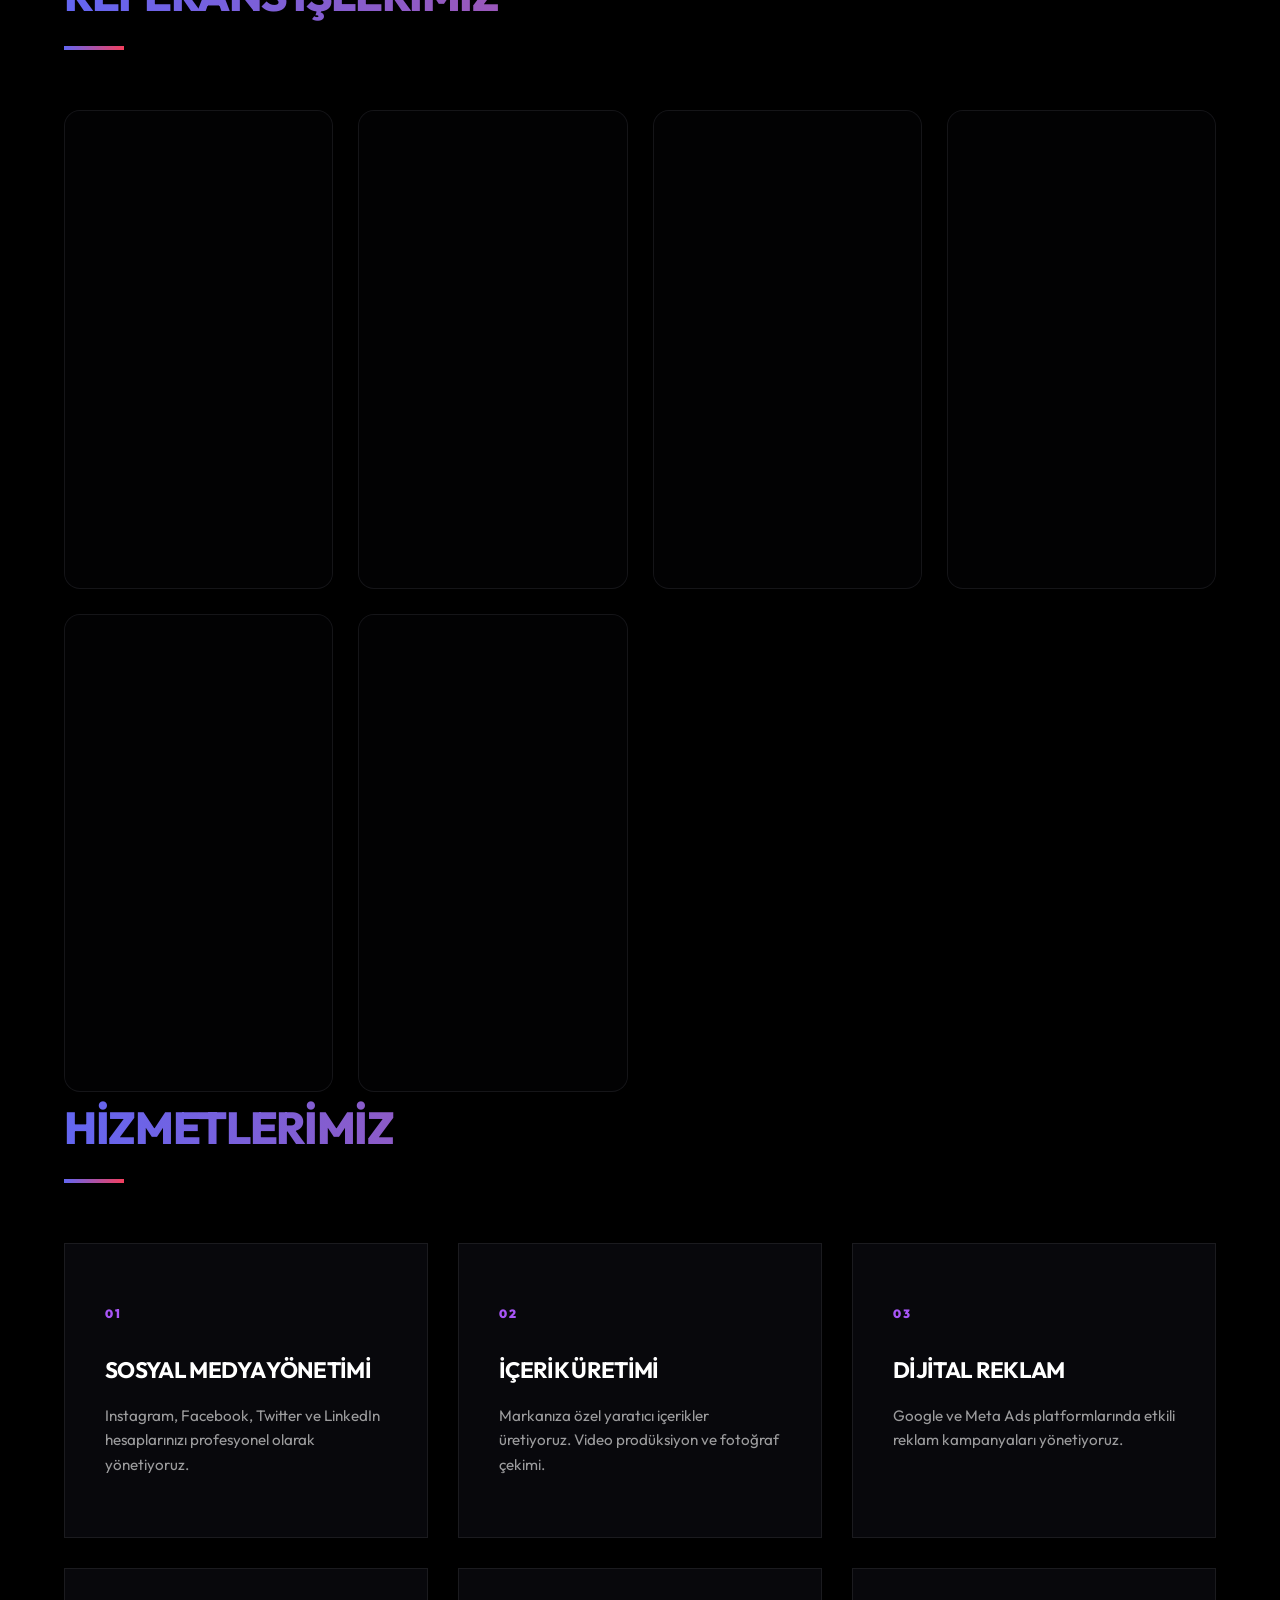
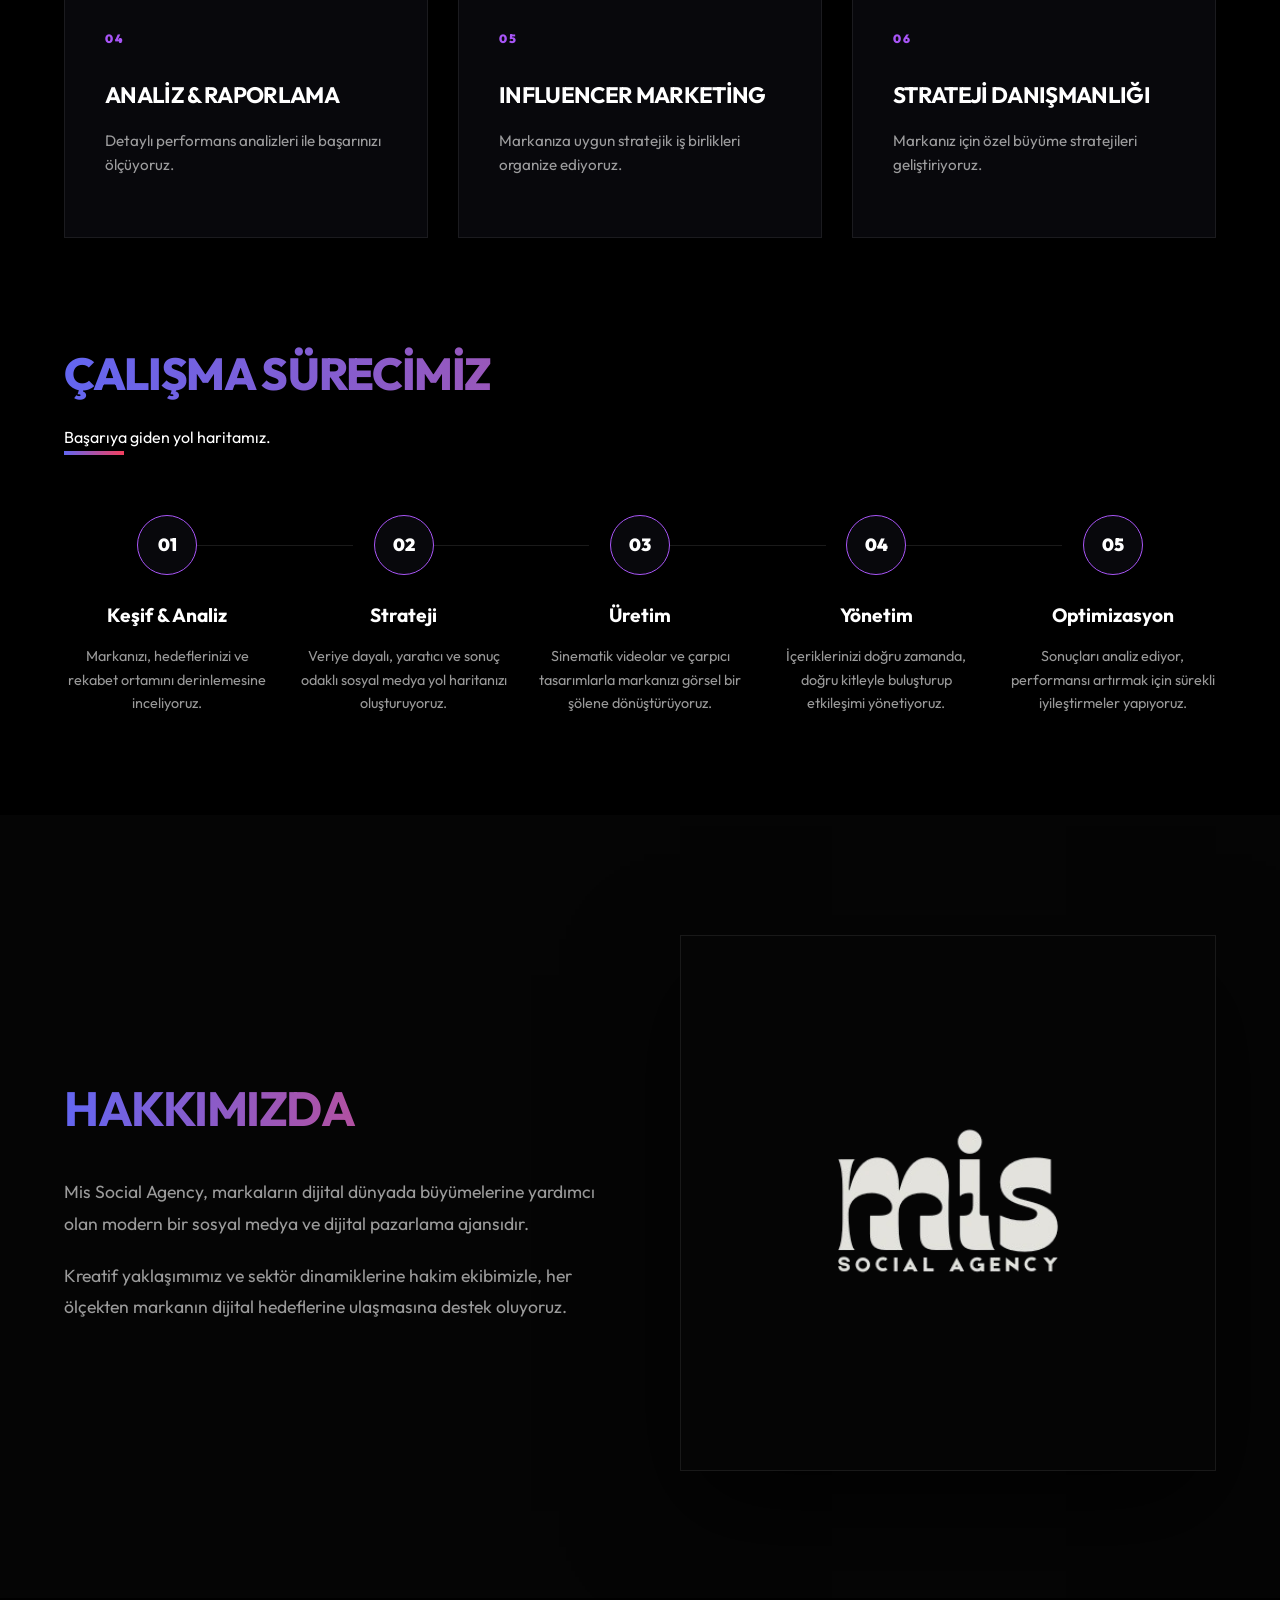
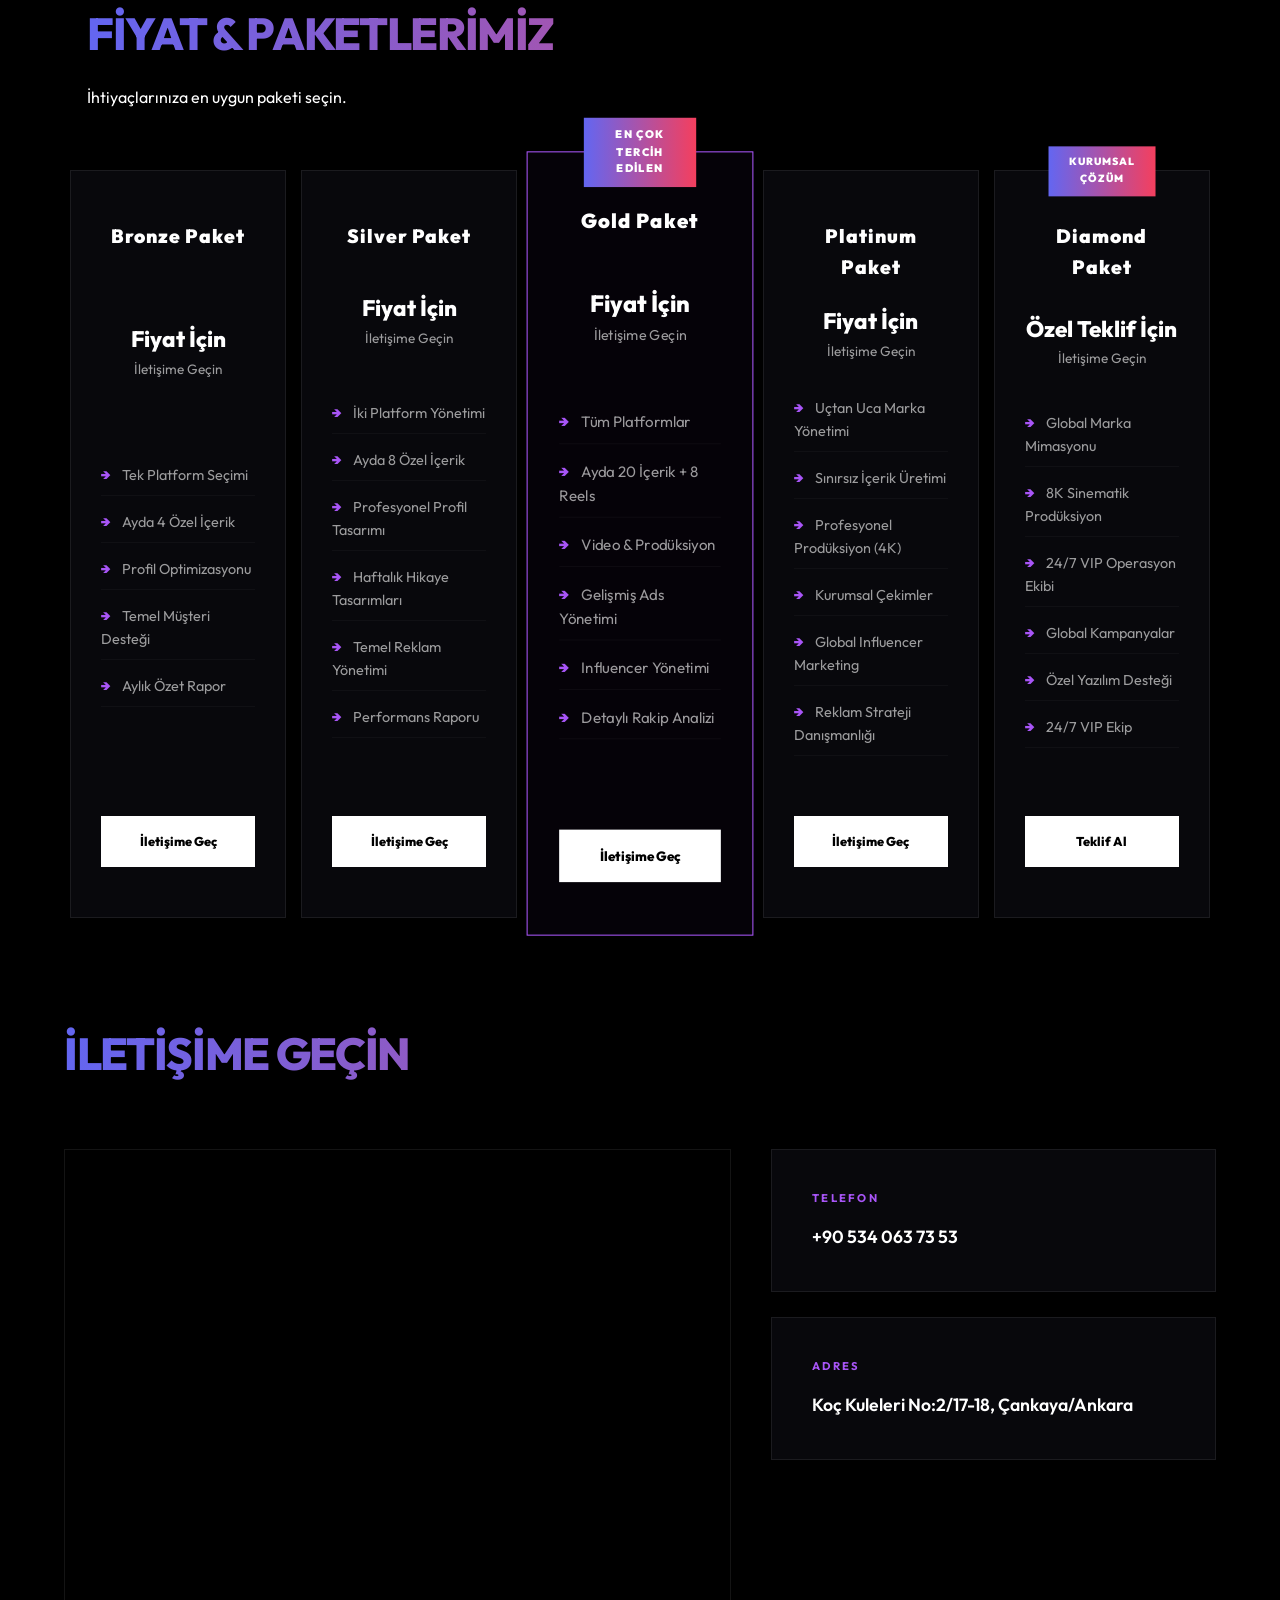
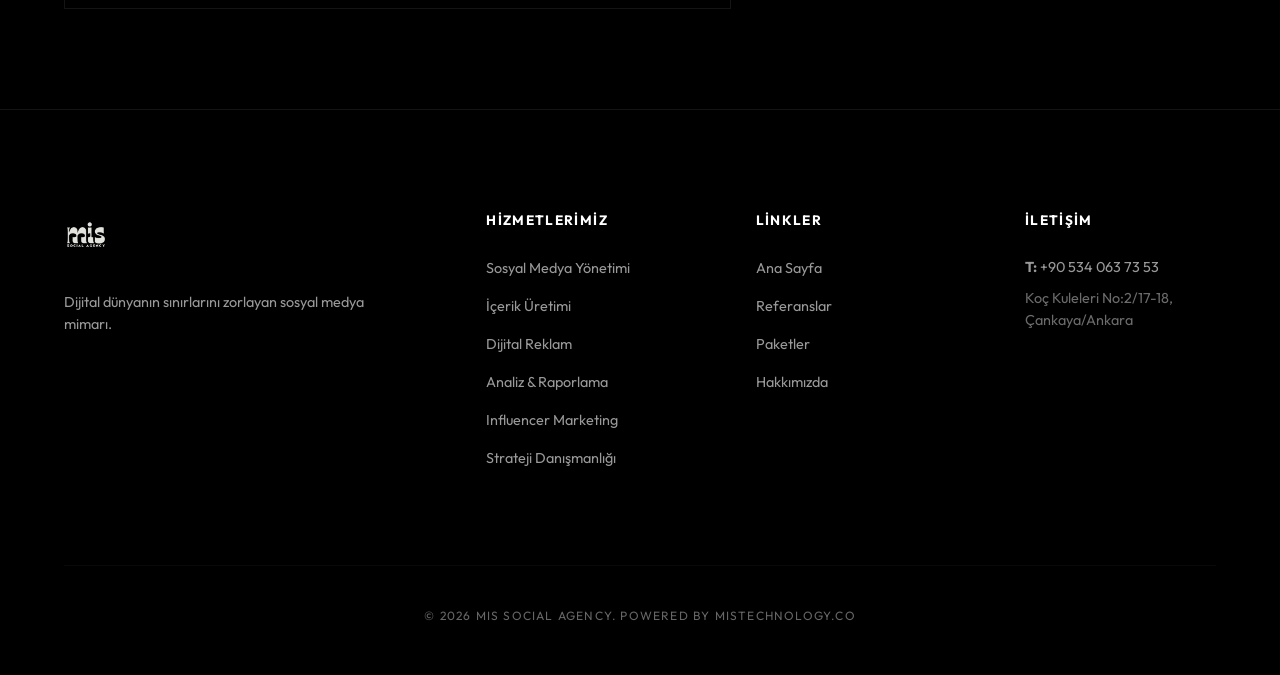
==== commit 62355882: "Add files via upload" ====
--- a/index.html
+++ b/index.html
@@ -23,7 +23,7 @@
     <div id="videoLightbox" class="lightbox">
         <span class="close-lightbox">X</span>
         <div class="lightbox-content">
-            <video id="lightboxVideo" controls autoplay></video>
+            <video id="lightboxVideo" controls autoplay muted></video>
         </div>
     </div>
 
@@ -92,6 +92,27 @@
             </div>
         </section>
 
+        <!-- Brands Marquee -->
+        <section class="brands-marquee-section">
+            <div class="marquee-content">
+                <div class="marquee-track">
+                    <a href="https://www.esinvest.com.tr/" target="_blank"><img src="logolar/logo.jpg" alt="Brand 1"></a>
+                    <a href="https://harmonyluxbeauty.com/" target="_blank"><img src="logolar/logo2.jpg" alt="Brand 2"></a>
+                    <img src="logolar/logo3.jpg" alt="Brand 3">
+                    <a href="https://88studiokeratin.com/" target="_blank"><img src="logolar/logo4.png" alt="Brand 4"></a>
+                    <a href="https://kadinlarinsesidernegi.com/" target="_blank"><img src="logolar/logo5.jpeg" alt="Brand 5"></a>
+                    <a href="https://perfumesoft.com/" target="_blank"><img src="logolar/logo6.png" alt="Brand 6"></a>
+                    <!-- Repeat for infinite loop -->
+                    <a href="https://www.esinvest.com.tr/" target="_blank"><img src="logolar/logo.jpg" alt="Brand 1"></a>
+                    <a href="https://harmonyluxbeauty.com/" target="_blank"><img src="logolar/logo2.jpg" alt="Brand 2"></a>
+                    <img src="logolar/logo3.jpg" alt="Brand 3">
+                    <a href="https://88studiokeratin.com/" target="_blank"><img src="logolar/logo4.png" alt="Brand 4"></a>
+                    <a href="https://kadinlarinsesidernegi.com/" target="_blank"><img src="logolar/logo5.jpeg" alt="Brand 5"></a>
+                    <a href="https://perfumesoft.com/" target="_blank"><img src="logolar/logo6.png" alt="Brand 6"></a>
+                </div>
+            </div>
+        </section>
+
         <!-- Video Showcase Section -->
         <section id="work" class="container">
             <div class="section-header">
@@ -100,33 +121,48 @@
             </div>
 
             <div class="video-grid">
-                <div class="video-card large" data-video="https://assets.mixkit.co/videos/preview/mixkit-professional-dslr-camera-recording-a-fashion-model-40114-large.mp4">
-                    <video src="https://assets.mixkit.co/videos/preview/mixkit-professional-dslr-camera-recording-a-fashion-model-40114-large.mp4" muted loop playsinline></video>
-                    <div class="video-info">
-                        <h3 data-i18n="work_1_cat">MODA PRODÜKSİYONU</h3>
-                        <p data-i18n="work_1_desc">Kreatif Çekim & Işıklandırma</p>
-                    </div>
-                </div>
-                <div class="video-card tall" data-video="https://assets.mixkit.co/videos/preview/mixkit-fashion-model-dancing-under-neon-lights-40090-large.mp4">
-                    <video src="https://assets.mixkit.co/videos/preview/mixkit-fashion-model-dancing-under-neon-lights-40090-large.mp4" muted loop playsinline></video>
-                    <div class="video-info">
-                        <h3 data-i18n="work_2_cat">SOSYAL MEDYA REKLAMI</h3>
-                        <p data-i18n="work_2_desc">Dinamik İçerik Üretimi</p>
-                    </div>
-                </div>
-                <div class="video-card small" data-video="https://assets.mixkit.co/videos/preview/mixkit-close-up-of-a-screen-showing-digital-lines-and-numbers-41589-large.mp4">
-                    <video src="https://assets.mixkit.co/videos/preview/mixkit-close-up-of-a-screen-showing-digital-lines-and-numbers-41589-large.mp4" muted loop playsinline></video>
-                    <div class="video-info">
-                        <h3 data-i18n="work_3_cat">DİJİTAL STRATEJİ</h3>
-                        <p data-i18n="work_3_desc">Veri Odaklı Analiz</p>
-                    </div>
-                </div>
-                <div class="video-card wide" data-video="https://assets.mixkit.co/videos/preview/mixkit-drone-shot-of-a-mountain-peak-41857-large.mp4">
-                    <video src="https://assets.mixkit.co/videos/preview/mixkit-drone-shot-of-a-mountain-peak-41857-large.mp4" muted loop playsinline></video>
-                    <div class="video-info">
-                        <h3 data-i18n="work_4_cat">ETKİNLİK ÇEKİMİ</h3>
-                        <p data-i18n="work_4_desc">Drone & Sinematik Bakış</p>
-                    </div>
+                <div class="video-card" data-video="video/6.mp4">
+                    <video src="video/6.mp4" muted loop playsinline autoplay></video>
+                    <div class="video-info">
+                        <h3 data-i18n="work_10_cat">RESTORAN</h3>
+                        <p data-i18n="work_10_desc">Sinematik Lezzet Tanıtımı</p>
+                    </div>
+                </div>
+                <div class="video-card" data-video="video/5.mp4">
+                    <video src="video/5.mp4" muted loop playsinline autoplay></video>
+                    <div class="video-info">
+                        <h3 data-i18n="work_9_cat">HAVUZ & TATİL</h3>
+                        <p data-i18n="work_9_desc">Tanıtım ve Reklam Çekimi</p>
+                    </div>
+                </div>
+                <div class="video-card" data-video="video/4.mp4">
+                    <video src="video/4.mp4" muted loop playsinline autoplay></video>
+                    <div class="video-info">
+                        <h3 data-i18n="work_8_cat">GÜZELLİK MERKEZİ</h3>
+                        <p data-i18n="work_8_desc">Sinematik Marka Hikayesi</p>
+                    </div>
+                </div>
+                <div class="video-card" data-video="video/3.mp4">
+                    <video src="video/3.mp4" muted loop playsinline autoplay></video>
+                    <div class="video-info">
+                        <h3 data-i18n="work_7_cat">SPOR SALONU</h3>
+                        <p data-i18n="work_7_desc">Motivasyon & Reklam Filmi</p>
+                    </div>
+                </div>
+                <div class="video-card" data-video="video/2.mp4">
+                    <video src="video/2.mp4" muted loop playsinline autoplay></video>
+                    <div class="video-info">
+                        <h3 data-i18n="work_6_cat">TANITIM FİLMİ</h3>
+                        <p data-i18n="work_6_desc">Açılış & Lansman</p>
+                    </div>
+                </div>
+                <div class="video-card" data-video="video/1.mp4">
+                    <video src="video/1.mp4" muted loop playsinline autoplay></video>
+                    <div class="video-info">
+                        <h3 data-i18n="work_5_cat">EMLAK VİRAL</h3>
+                        <p data-i18n="work_5_desc">Lüks Konut Tanıtımı</p>
+                    </div>
+                </div>
                 </div>
             </div>
         </section>
@@ -303,7 +339,7 @@
                 </div>
             </div>
         </section>
-
+        
         <!-- Contact Section -->
         <section id="contact" class="container contact-section">
             <div class="section-header">
--- a/style.css
+++ b/style.css
@@ -69,7 +69,16 @@
     left: 0; 
     width: 100%;
     z-index: 1000;
-    transition: var(--transition);
+    transition: all 0.4s cubic-bezier(0.4, 0, 0.2, 1);
+}
+
+header.scrolled {
+    top: 0;
+    background: rgba(8, 8, 12, 0.6);
+    backdrop-filter: blur(15px);
+    -webkit-backdrop-filter: blur(15px);
+    border-bottom: 1px solid rgba(255, 255, 255, 0.05);
+    padding: 5px 0;
 }
 
 .nav-premium {
@@ -246,6 +255,23 @@
     }
 }
 
+.video-card video {
+    position: absolute;
+    top: 0; left: 0;
+    width: 100%; height: 100%;
+    object-fit: contain;
+    background: #000;
+    z-index: 1;
+    opacity: 0.8;
+    transition: 0.5s;
+}
+
+.video-card.extra-small {
+    grid-column: span 1;
+    grid-row: span 1;
+    aspect-ratio: 1/1;
+}
+
 .hero-bg {
     position: absolute;
     top: 0;
@@ -464,61 +490,73 @@
         transform: translateX(-50%);
     }
 }
-/* Video Bento Grid */
+/* Vertical Video Reels Grid */
 .video-grid {
     display: grid;
-    grid-template-columns: repeat(4, 1fr);
-    grid-auto-rows: 350px;
-    gap: 15px;
-    margin-top: 50px;
+    grid-template-columns: repeat(auto-fill, minmax(240px, 1fr));
+    gap: 25px;
+    margin-top: 60px;
 }
 
 .video-card {
     position: relative;
+    aspect-ratio: 9 / 16;
+    background: #08080c;
+    border-radius: 16px;
     overflow: hidden;
-    background: #111;
-    border: 1px solid var(--glass-border);
     cursor: pointer;
+    border: 1px solid rgba(255, 255, 255, 0.05);
+    transition: transform 0.4s cubic-bezier(0.175, 0.885, 0.32, 1.275), border-color 0.3s, box-shadow 0.3s;
+}
+
+.video-card:hover {
+    transform: translateY(-10px) scale(1.02);
+    border-color: var(--accent-purple);
+    box-shadow: 0 20px 40px rgba(124, 77, 255, 0.2);
+    z-index: 10;
 }
 
 .video-card video {
-    width: 100%;
-    height: 100%;
+    position: absolute;
+    top: 0; left: 0;
+    width: 100%; height: 100%;
     object-fit: cover;
-    opacity: 0.6;
-    transition: var(--transition);
+    z-index: 1;
+    opacity: 0.7;
+    transition: 0.5s;
 }
 
 .video-card:hover video {
     opacity: 1;
-    transform: scale(1.05);
-}
-
-.video-card.large {
-    grid-column: span 2;
-    grid-row: span 2;
-}
-
-.video-card.tall {
-    grid-column: span 1;
-    grid-row: span 2;
 }
 
 .video-info {
     position: absolute;
-    bottom: 0;
-    left: 0;
+    bottom: 0; left: 0;
     width: 100%;
-    padding: 30px;
-    background: linear-gradient(to top, rgba(0, 0, 0, 0.8), transparent);
+    padding: 25px;
+    background: linear-gradient(to top, rgba(0,0,0,0.9), transparent);
+    z-index: 2;
+    transform: translateY(10px);
+    transition: 0.3s;
     opacity: 0;
-    transform: translateY(20px);
-    transition: var(--transition);
 }
 
 .video-card:hover .video-info {
+    transform: translateY(0);
     opacity: 1;
-    transform: translateY(0);
+}
+
+.video-info h3 {
+    font-size: 1rem;
+    color: white;
+    margin-bottom: 5px;
+    letter-spacing: 0.05em;
+}
+
+.video-info p {
+    font-size: 0.8rem;
+    color: var(--text-secondary);
 }
 
 /* Services */
@@ -886,13 +924,25 @@
     .stats-grid,
     .services-advanced-grid,
     .contact-grid,
-    .video-grid,
     .pricing-grid-full {
         grid-template-columns: 1fr;
     }
 
+    .video-info {
+        padding: 12px;
+    }
+
+    .video-info h3 {
+        font-size: 0.8rem;
+    }
+
+    .video-info p {
+        font-size: 0.65rem;
+    }
+
     .video-grid {
-        grid-auto-rows: 250px;
+        grid-template-columns: repeat(2, 1fr);
+        gap: 12px;
     }
 
     .video-card.large,
@@ -935,4 +985,45 @@
     .footer-agency {
         grid-column: span 1;
     }
+}
+
+/* Brands Marquee Styles */
+.brands-marquee-section {
+    padding: 60px 0;
+    overflow: hidden;
+    background: rgba(255, 255, 255, 0.02);
+    border-top: 1px solid rgba(255, 255, 255, 0.05);
+    border-bottom: 1px solid rgba(255, 255, 255, 0.05);
+    margin: 40px 0;
+}
+
+.marquee-content {
+    display: flex;
+    white-space: nowrap;
+}
+
+.marquee-track {
+    display: flex;
+    align-items: center;
+    gap: 100px;
+    animation: marquee 25s linear infinite;
+}
+
+.marquee-track img {
+    height: 50px;
+    width: 140px;
+    object-fit: contain;
+    opacity: 0.9;
+    transition: 0.4s ease;
+    padding: 0 10px;
+}
+
+.marquee-track img:hover {
+    opacity: 1;
+    transform: scale(1.1);
+}
+
+@keyframes marquee {
+    0% { transform: translateX(0); }
+    100% { transform: translateX(-50%); }
 }
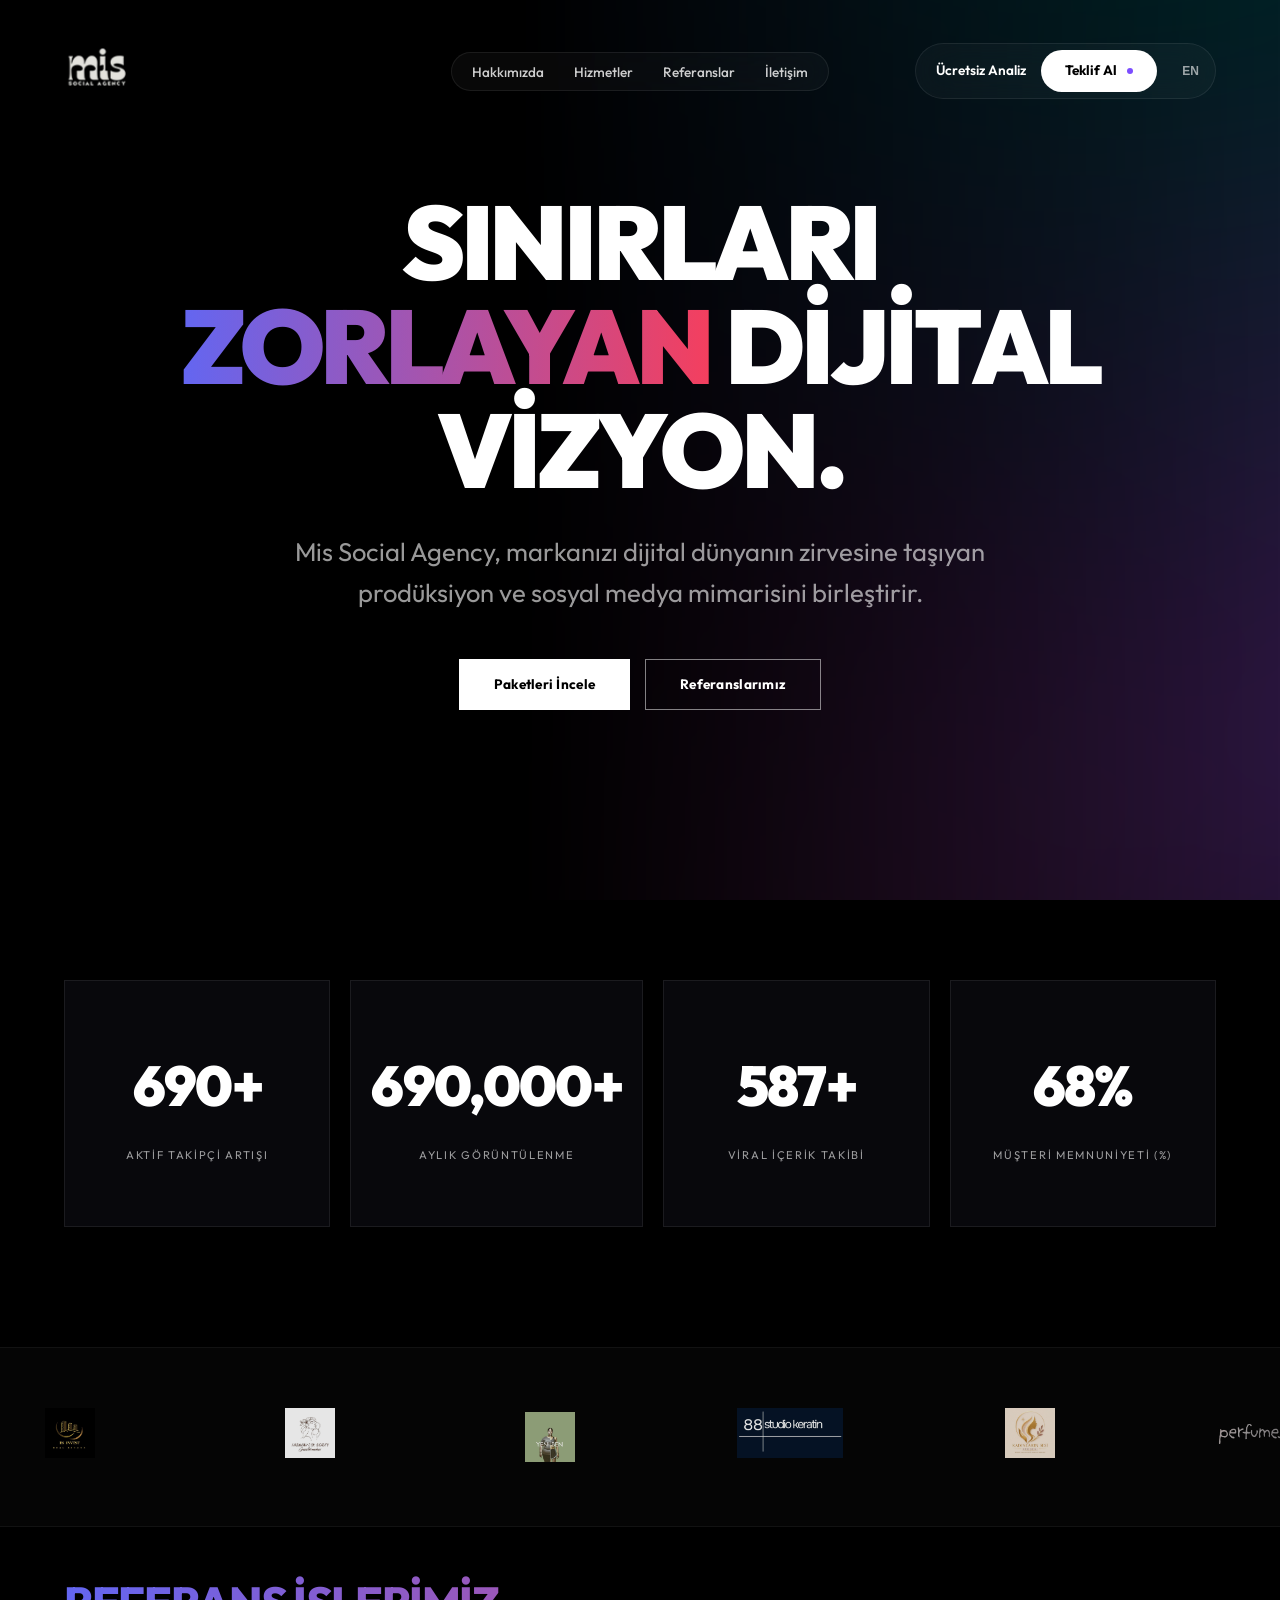
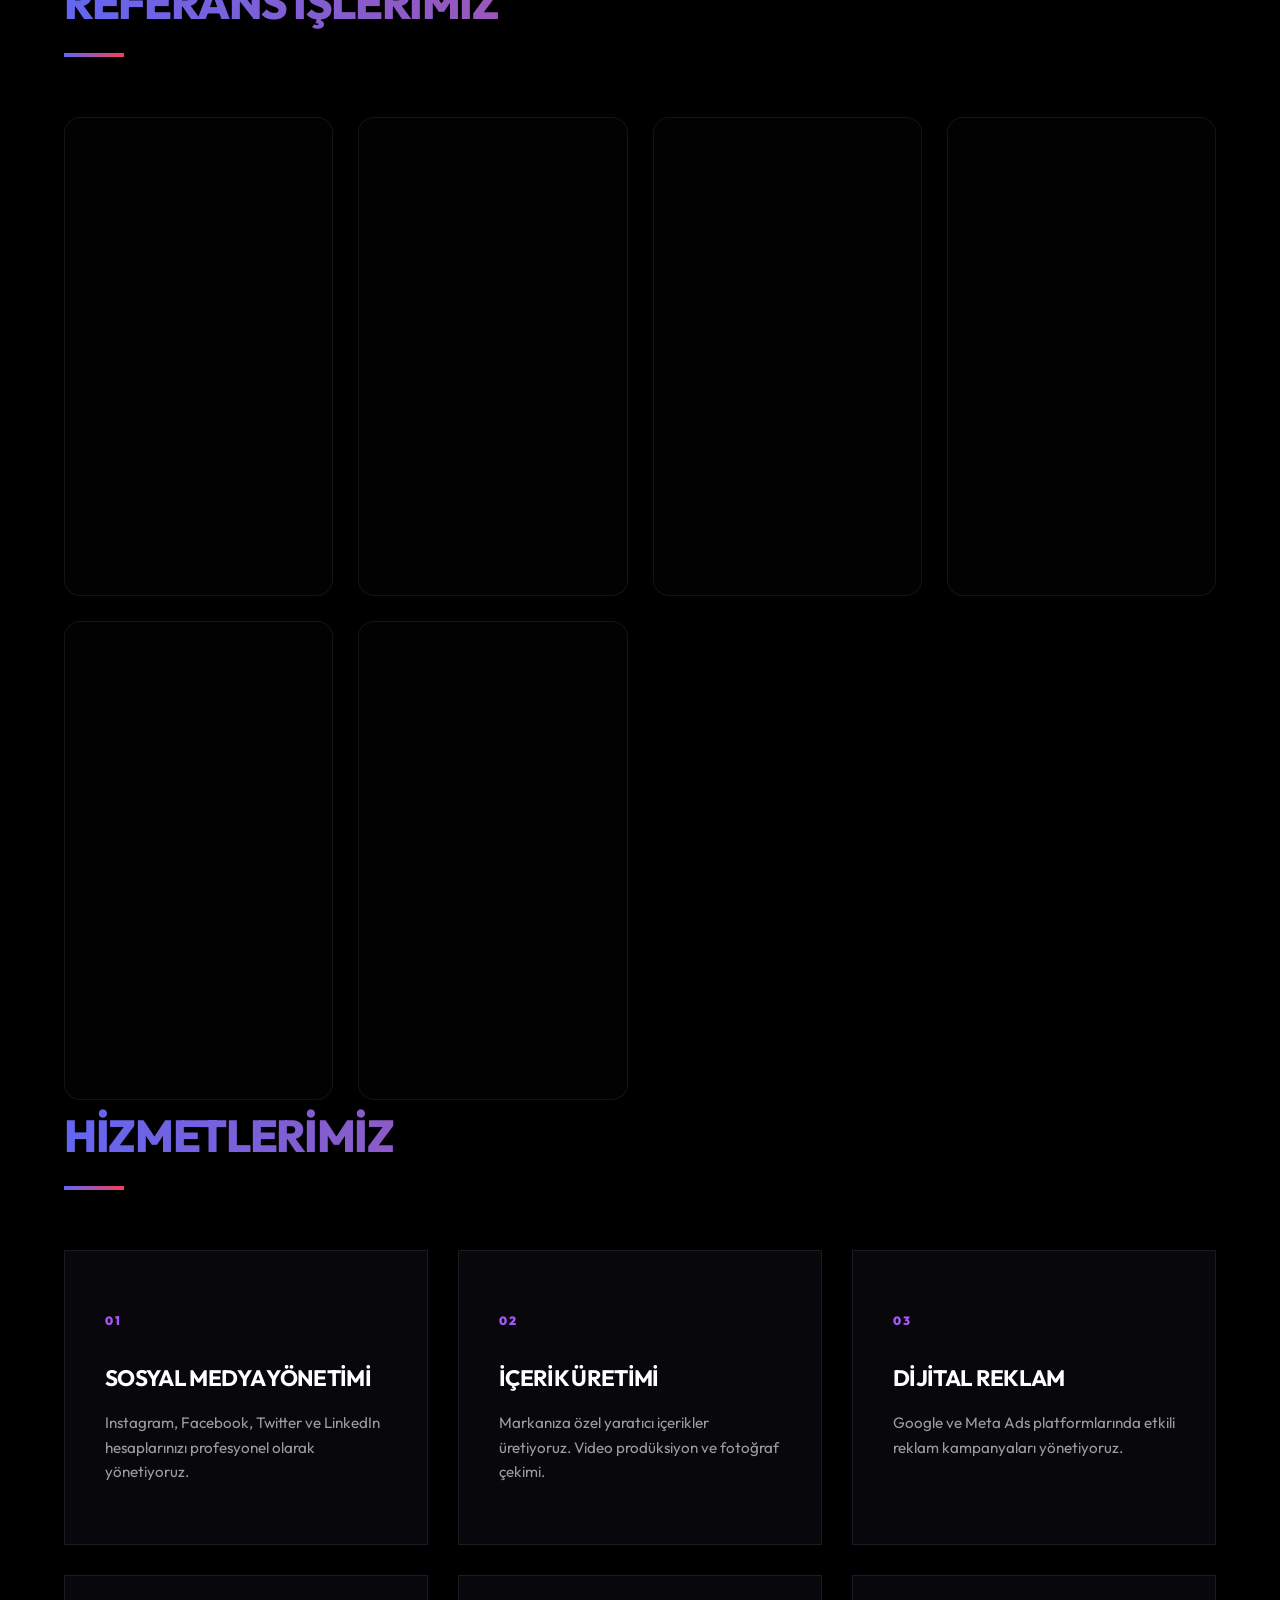
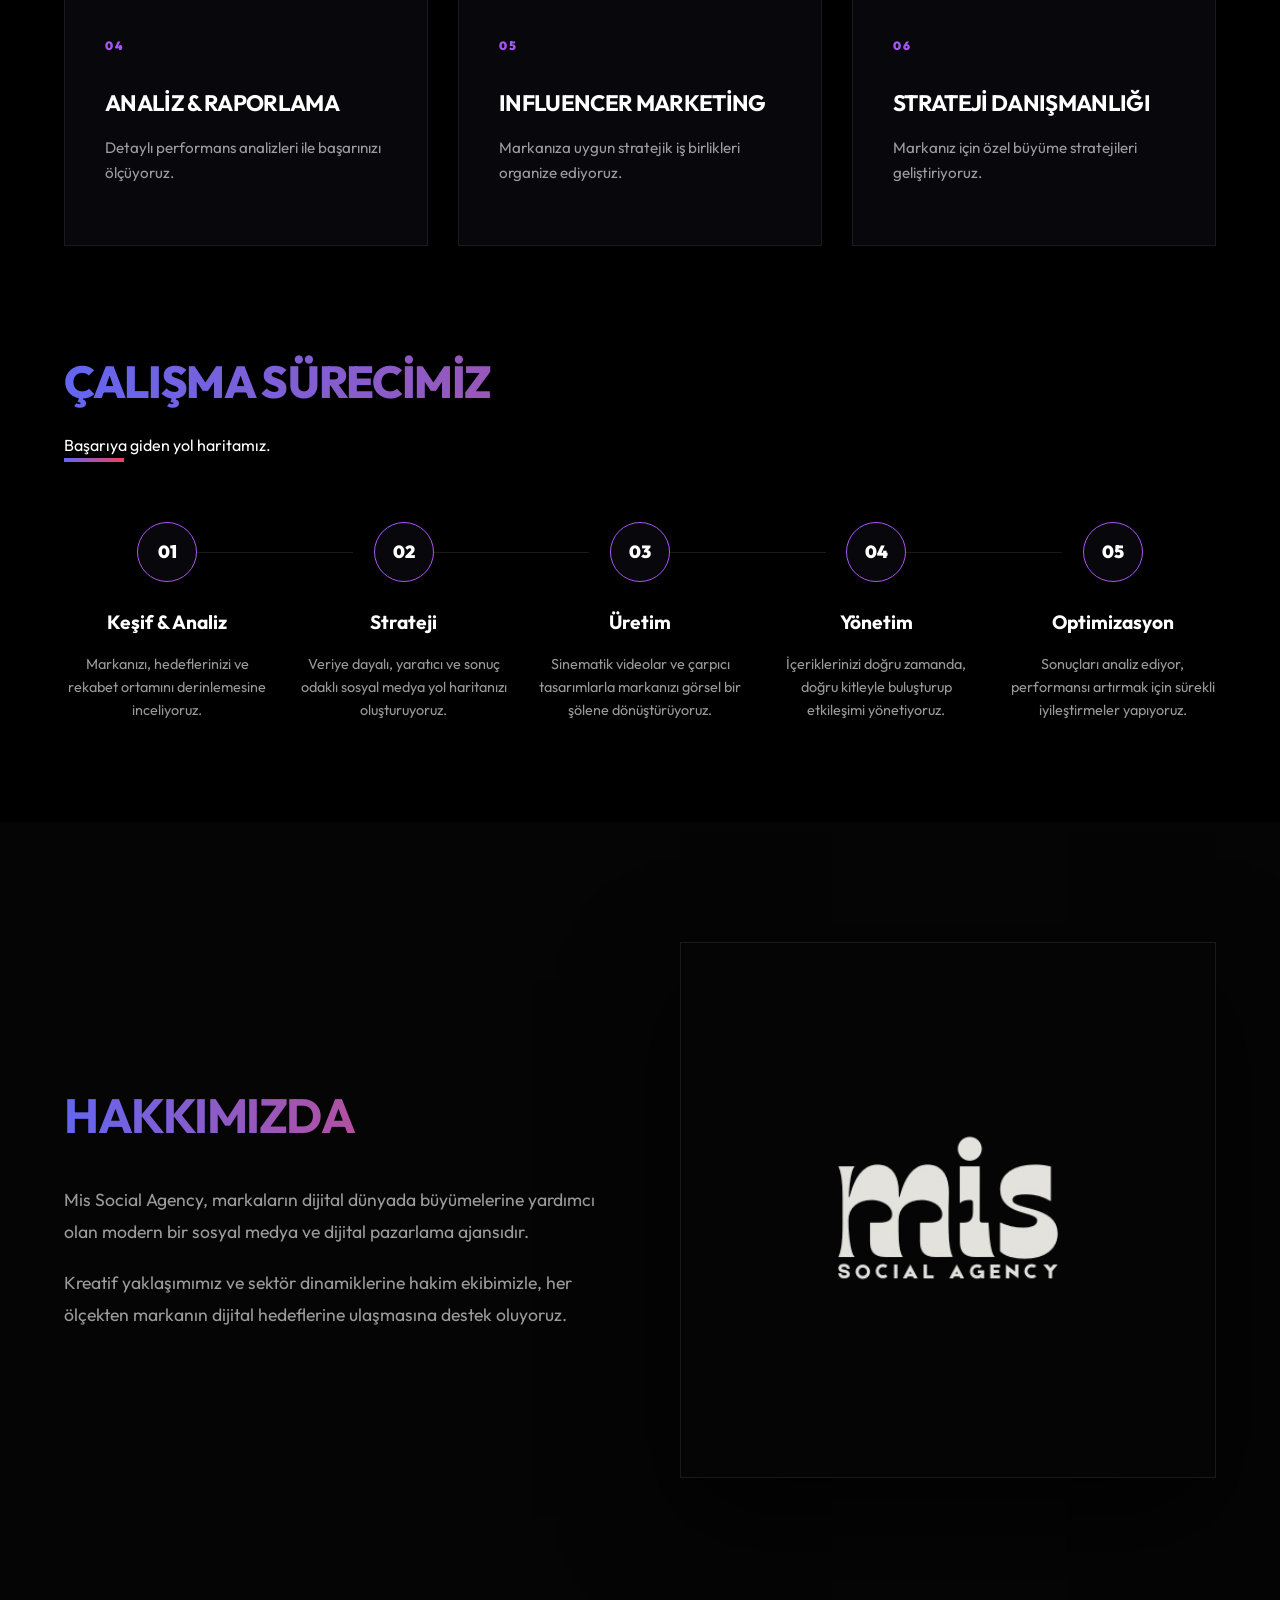
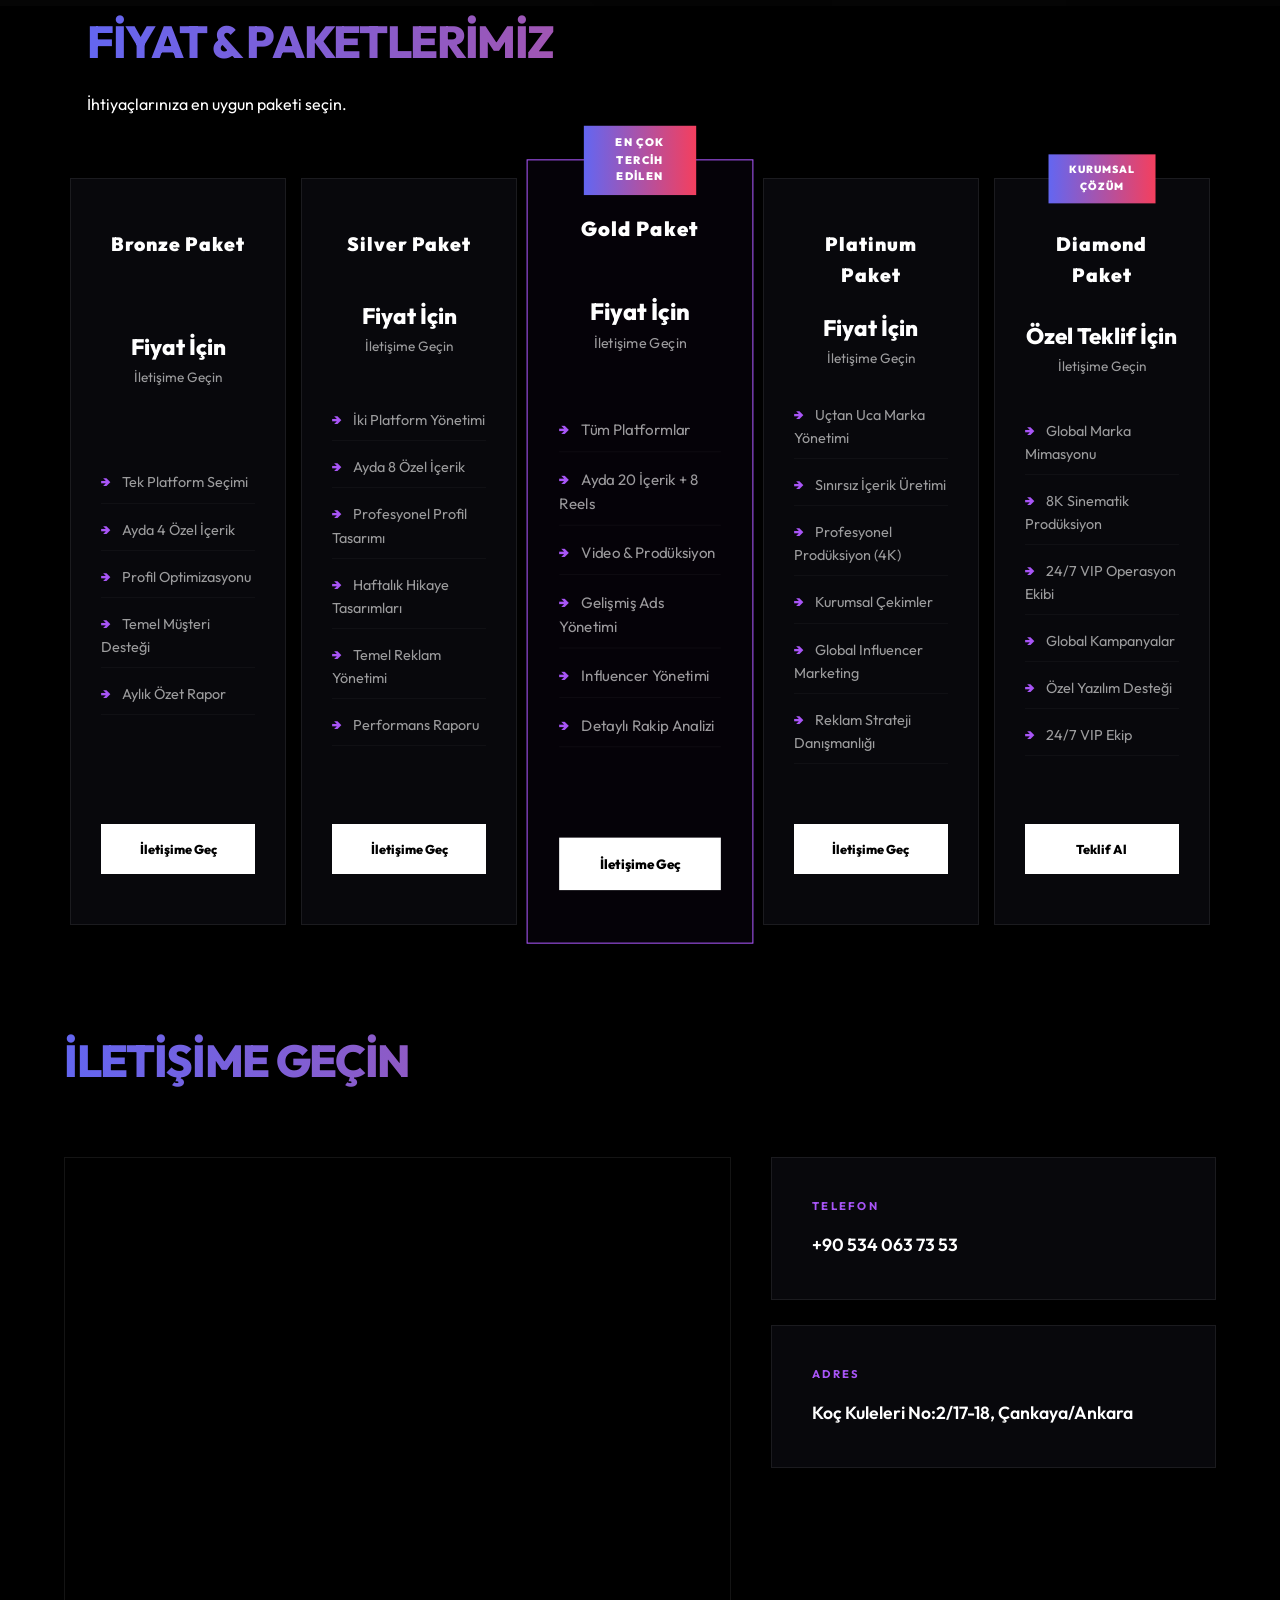
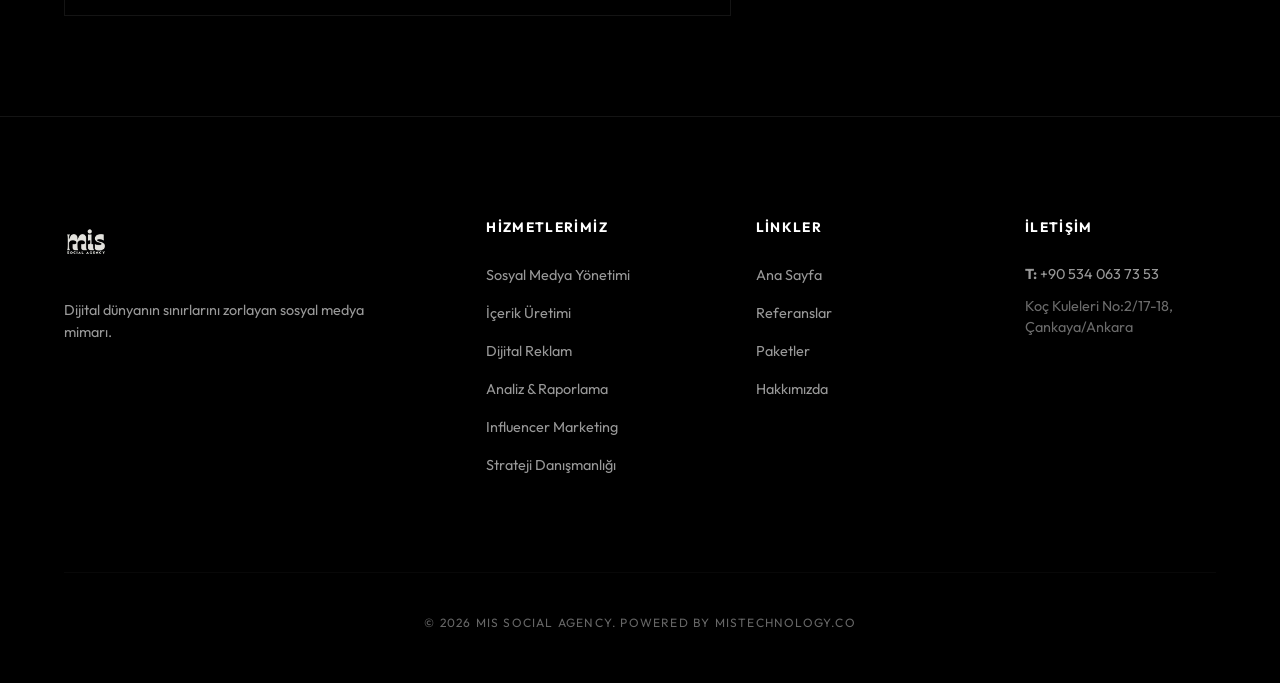
==== commit f7958e65: "Add files via upload" ====
--- a/index.html
+++ b/index.html
@@ -96,19 +96,19 @@
         <section class="brands-marquee-section">
             <div class="marquee-content">
                 <div class="marquee-track">
-                    <a href="https://www.esinvest.com.tr/" target="_blank"><img src="logolar/logo.jpg" alt="Brand 1"></a>
-                    <a href="https://harmonyluxbeauty.com/" target="_blank"><img src="logolar/logo2.jpg" alt="Brand 2"></a>
-                    <img src="logolar/logo3.jpg" alt="Brand 3">
-                    <a href="https://88studiokeratin.com/" target="_blank"><img src="logolar/logo4.png" alt="Brand 4"></a>
-                    <a href="https://kadinlarinsesidernegi.com/" target="_blank"><img src="logolar/logo5.jpeg" alt="Brand 5"></a>
-                    <a href="https://perfumesoft.com/" target="_blank"><img src="logolar/logo6.png" alt="Brand 6"></a>
+                    <a href="https://www.esinvest.com.tr/" target="_blank"><img src="logo.jpg" alt="Brand 1"></a>
+                    <a href="https://harmonyluxbeauty.com/" target="_blank"><img src="logo2.jpg" alt="Brand 2"></a>
+                    <img src="logo3.jpg" alt="Brand 3">
+                    <a href="https://88studiokeratin.com/" target="_blank"><img src="logo4.png" alt="Brand 4"></a>
+                    <a href="https://kadinlarinsesidernegi.com/" target="_blank"><img src="logo5.jpeg" alt="Brand 5"></a>
+                    <a href="https://perfumesoft.com/" target="_blank"><img src="logo6.png" alt="Brand 6"></a>
                     <!-- Repeat for infinite loop -->
-                    <a href="https://www.esinvest.com.tr/" target="_blank"><img src="logolar/logo.jpg" alt="Brand 1"></a>
-                    <a href="https://harmonyluxbeauty.com/" target="_blank"><img src="logolar/logo2.jpg" alt="Brand 2"></a>
-                    <img src="logolar/logo3.jpg" alt="Brand 3">
-                    <a href="https://88studiokeratin.com/" target="_blank"><img src="logolar/logo4.png" alt="Brand 4"></a>
-                    <a href="https://kadinlarinsesidernegi.com/" target="_blank"><img src="logolar/logo5.jpeg" alt="Brand 5"></a>
-                    <a href="https://perfumesoft.com/" target="_blank"><img src="logolar/logo6.png" alt="Brand 6"></a>
+                    <a href="https://www.esinvest.com.tr/" target="_blank"><img src="logo.jpg" alt="Brand 1"></a>
+                    <a href="https://harmonyluxbeauty.com/" target="_blank"><img src="logo2.jpg" alt="Brand 2"></a>
+                    <img src="logo3.jpg" alt="Brand 3">
+                    <a href="https://88studiokeratin.com/" target="_blank"><img src="logo4.png" alt="Brand 4"></a>
+                    <a href="https://kadinlarinsesidernegi.com/" target="_blank"><img src="logo5.jpeg" alt="Brand 5"></a>
+                    <a href="https://perfumesoft.com/" target="_blank"><img src="logo6.png" alt="Brand 6"></a>
                 </div>
             </div>
         </section>
@@ -121,48 +121,47 @@
             </div>
 
             <div class="video-grid">
-                <div class="video-card" data-video="video/6.mp4">
-                    <video src="video/6.mp4" muted loop playsinline autoplay></video>
+                <div class="video-card" data-video="6.mp4">
+                    <video src="6.mp4" muted loop playsinline autoplay></video>
                     <div class="video-info">
                         <h3 data-i18n="work_10_cat">RESTORAN</h3>
                         <p data-i18n="work_10_desc">Sinematik Lezzet Tanıtımı</p>
                     </div>
                 </div>
-                <div class="video-card" data-video="video/5.mp4">
-                    <video src="video/5.mp4" muted loop playsinline autoplay></video>
+                <div class="video-card" data-video="5.mp4">
+                    <video src="5.mp4" muted loop playsinline autoplay></video>
                     <div class="video-info">
                         <h3 data-i18n="work_9_cat">HAVUZ & TATİL</h3>
                         <p data-i18n="work_9_desc">Tanıtım ve Reklam Çekimi</p>
                     </div>
                 </div>
-                <div class="video-card" data-video="video/4.mp4">
-                    <video src="video/4.mp4" muted loop playsinline autoplay></video>
+                <div class="video-card" data-video="4.mp4">
+                    <video src="4.mp4" muted loop playsinline autoplay></video>
                     <div class="video-info">
                         <h3 data-i18n="work_8_cat">GÜZELLİK MERKEZİ</h3>
                         <p data-i18n="work_8_desc">Sinematik Marka Hikayesi</p>
                     </div>
                 </div>
-                <div class="video-card" data-video="video/3.mp4">
-                    <video src="video/3.mp4" muted loop playsinline autoplay></video>
+                <div class="video-card" data-video="3.mp4">
+                    <video src="3.mp4" muted loop playsinline autoplay></video>
                     <div class="video-info">
                         <h3 data-i18n="work_7_cat">SPOR SALONU</h3>
                         <p data-i18n="work_7_desc">Motivasyon & Reklam Filmi</p>
                     </div>
                 </div>
-                <div class="video-card" data-video="video/2.mp4">
-                    <video src="video/2.mp4" muted loop playsinline autoplay></video>
+                <div class="video-card" data-video="2.mp4">
+                    <video src="2.mp4" muted loop playsinline autoplay></video>
                     <div class="video-info">
                         <h3 data-i18n="work_6_cat">TANITIM FİLMİ</h3>
                         <p data-i18n="work_6_desc">Açılış & Lansman</p>
                     </div>
                 </div>
-                <div class="video-card" data-video="video/1.mp4">
-                    <video src="video/1.mp4" muted loop playsinline autoplay></video>
+                <div class="video-card" data-video="1.mp4">
+                    <video src="1.mp4" muted loop playsinline autoplay></video>
                     <div class="video-info">
                         <h3 data-i18n="work_5_cat">EMLAK VİRAL</h3>
                         <p data-i18n="work_5_desc">Lüks Konut Tanıtımı</p>
                     </div>
-                </div>
                 </div>
             </div>
         </section>
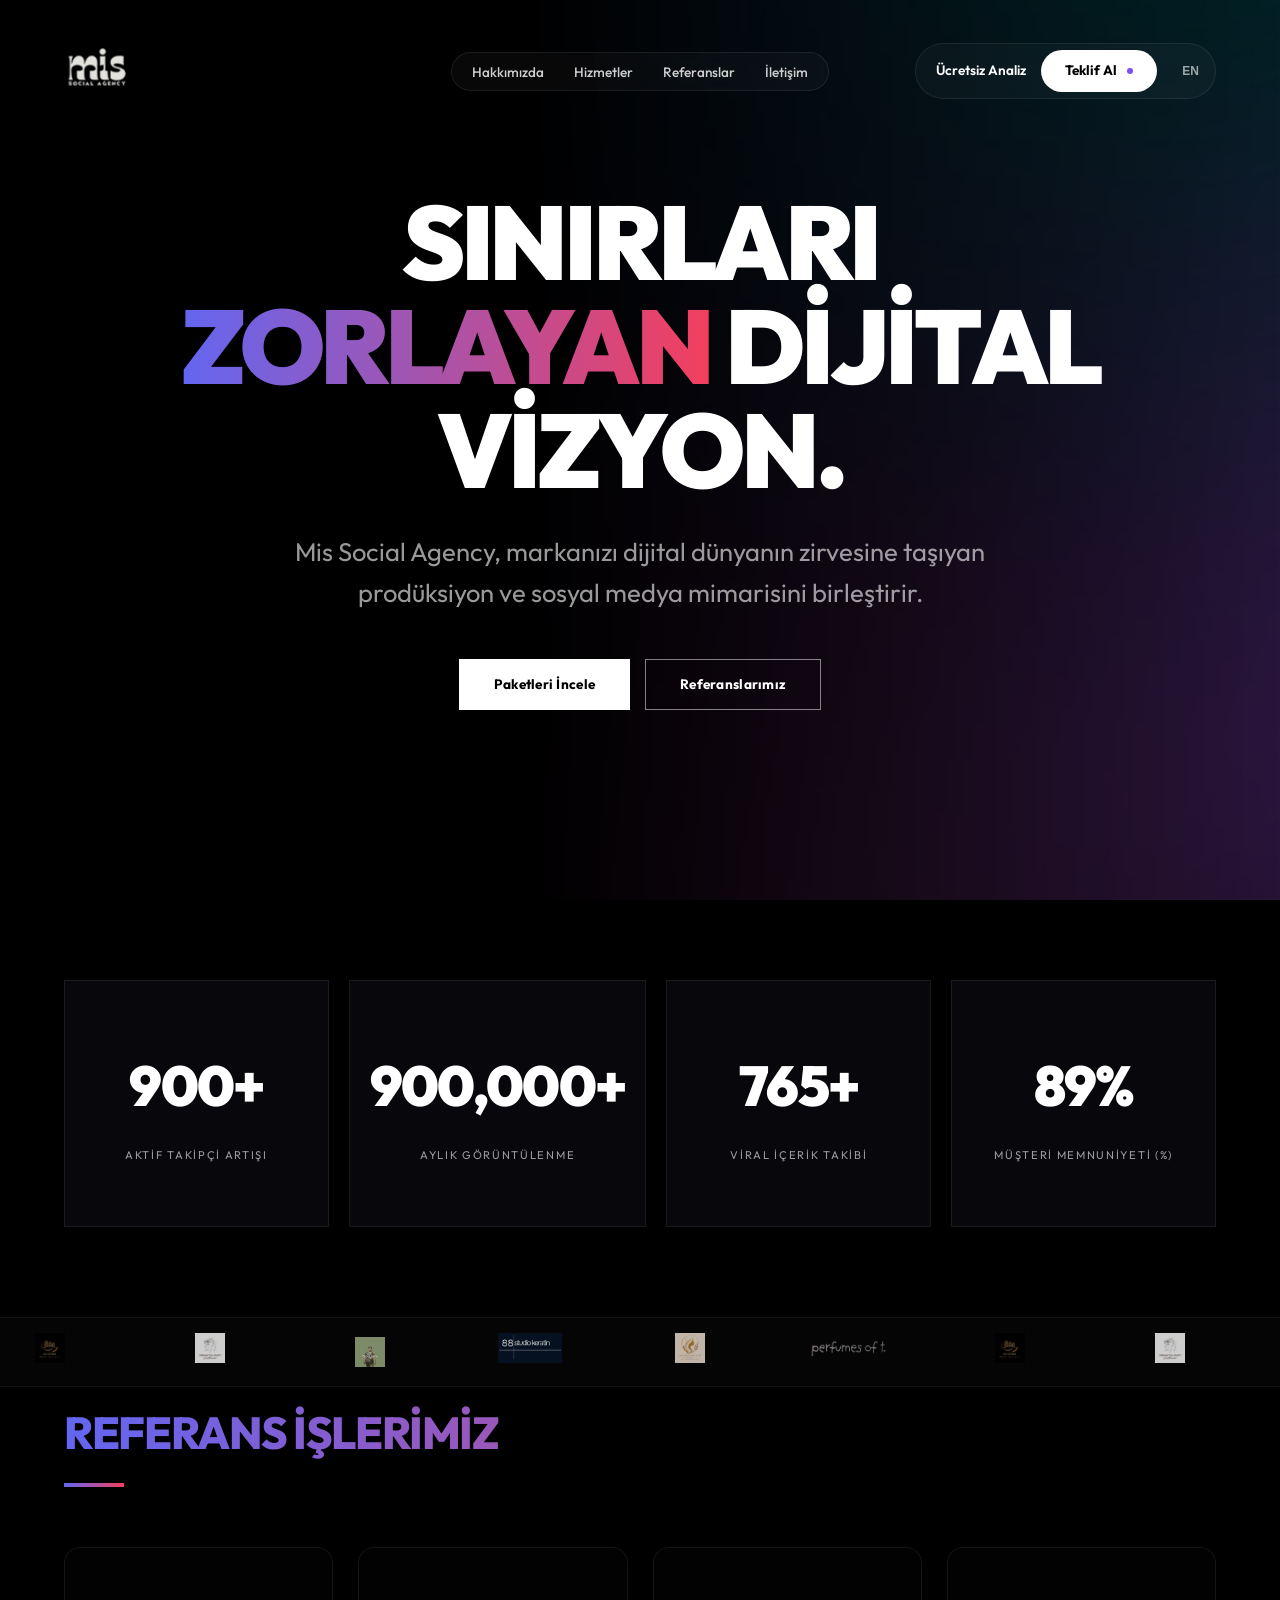
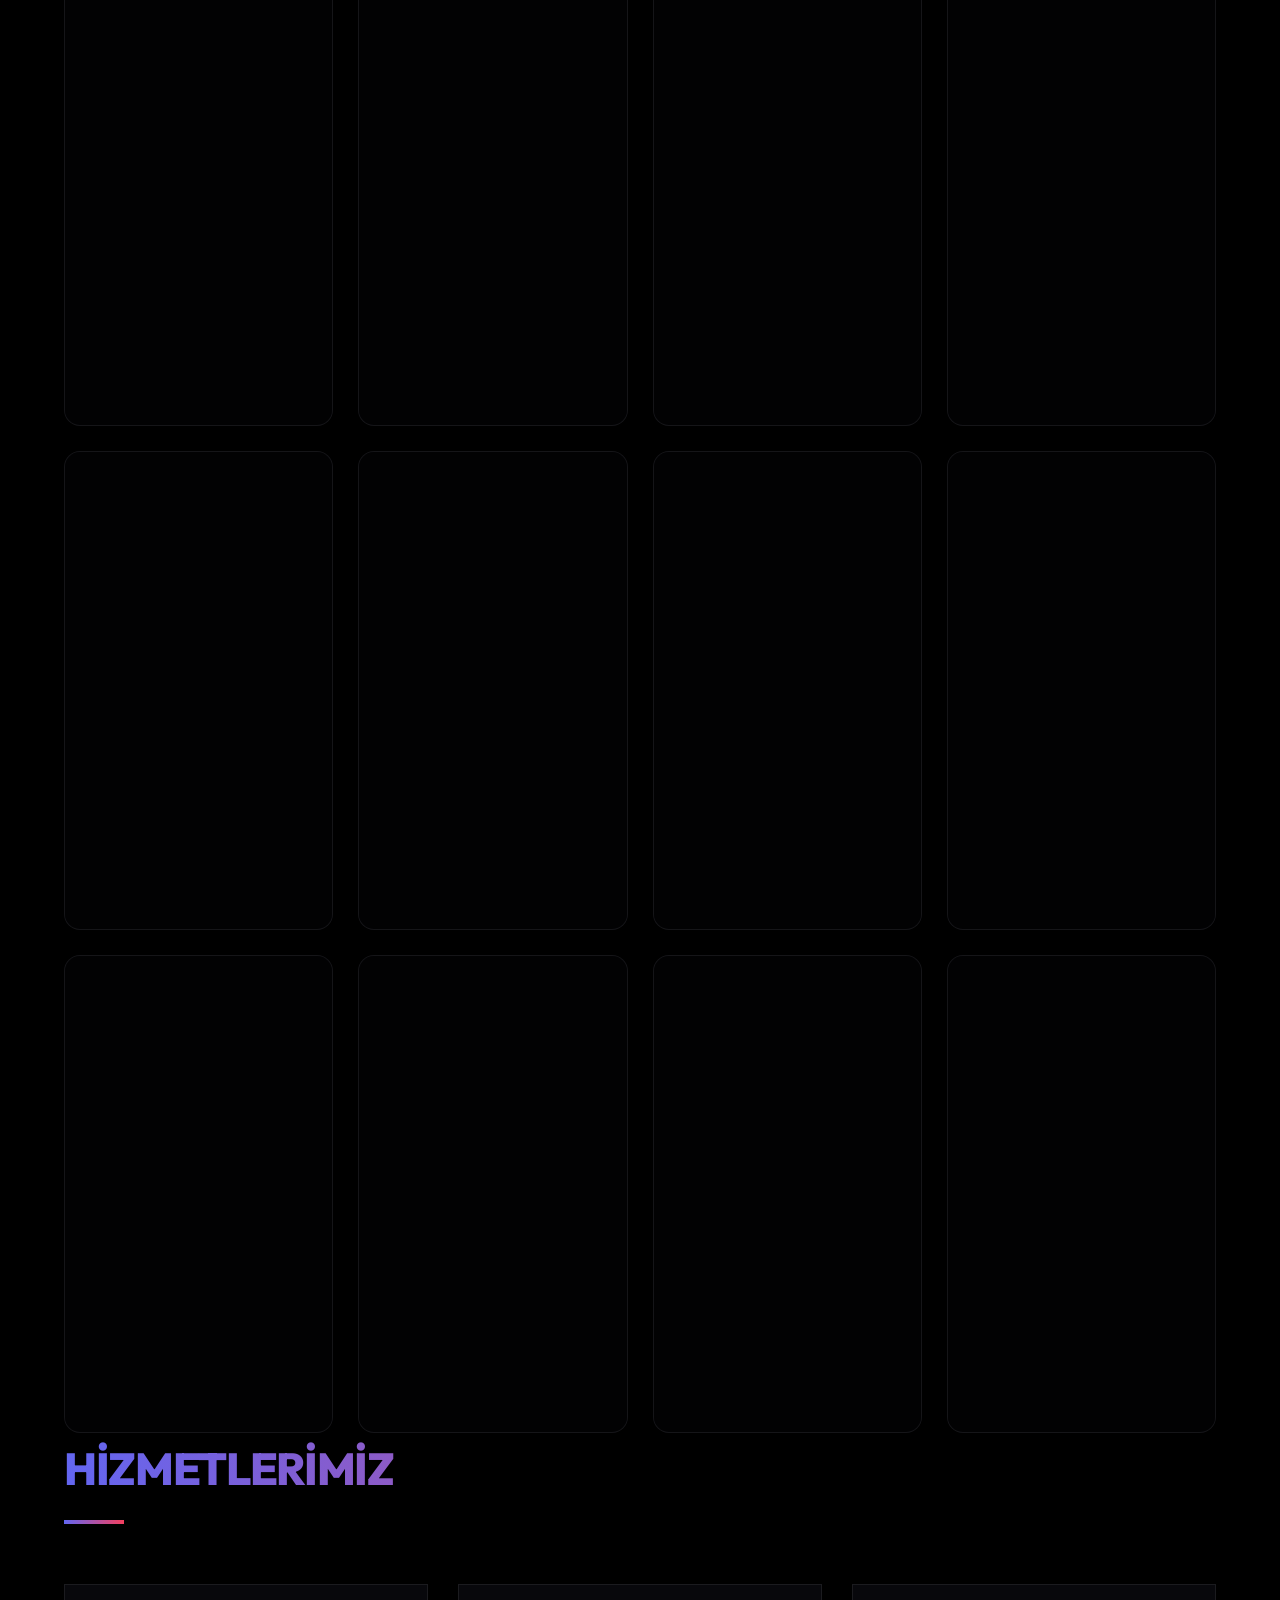
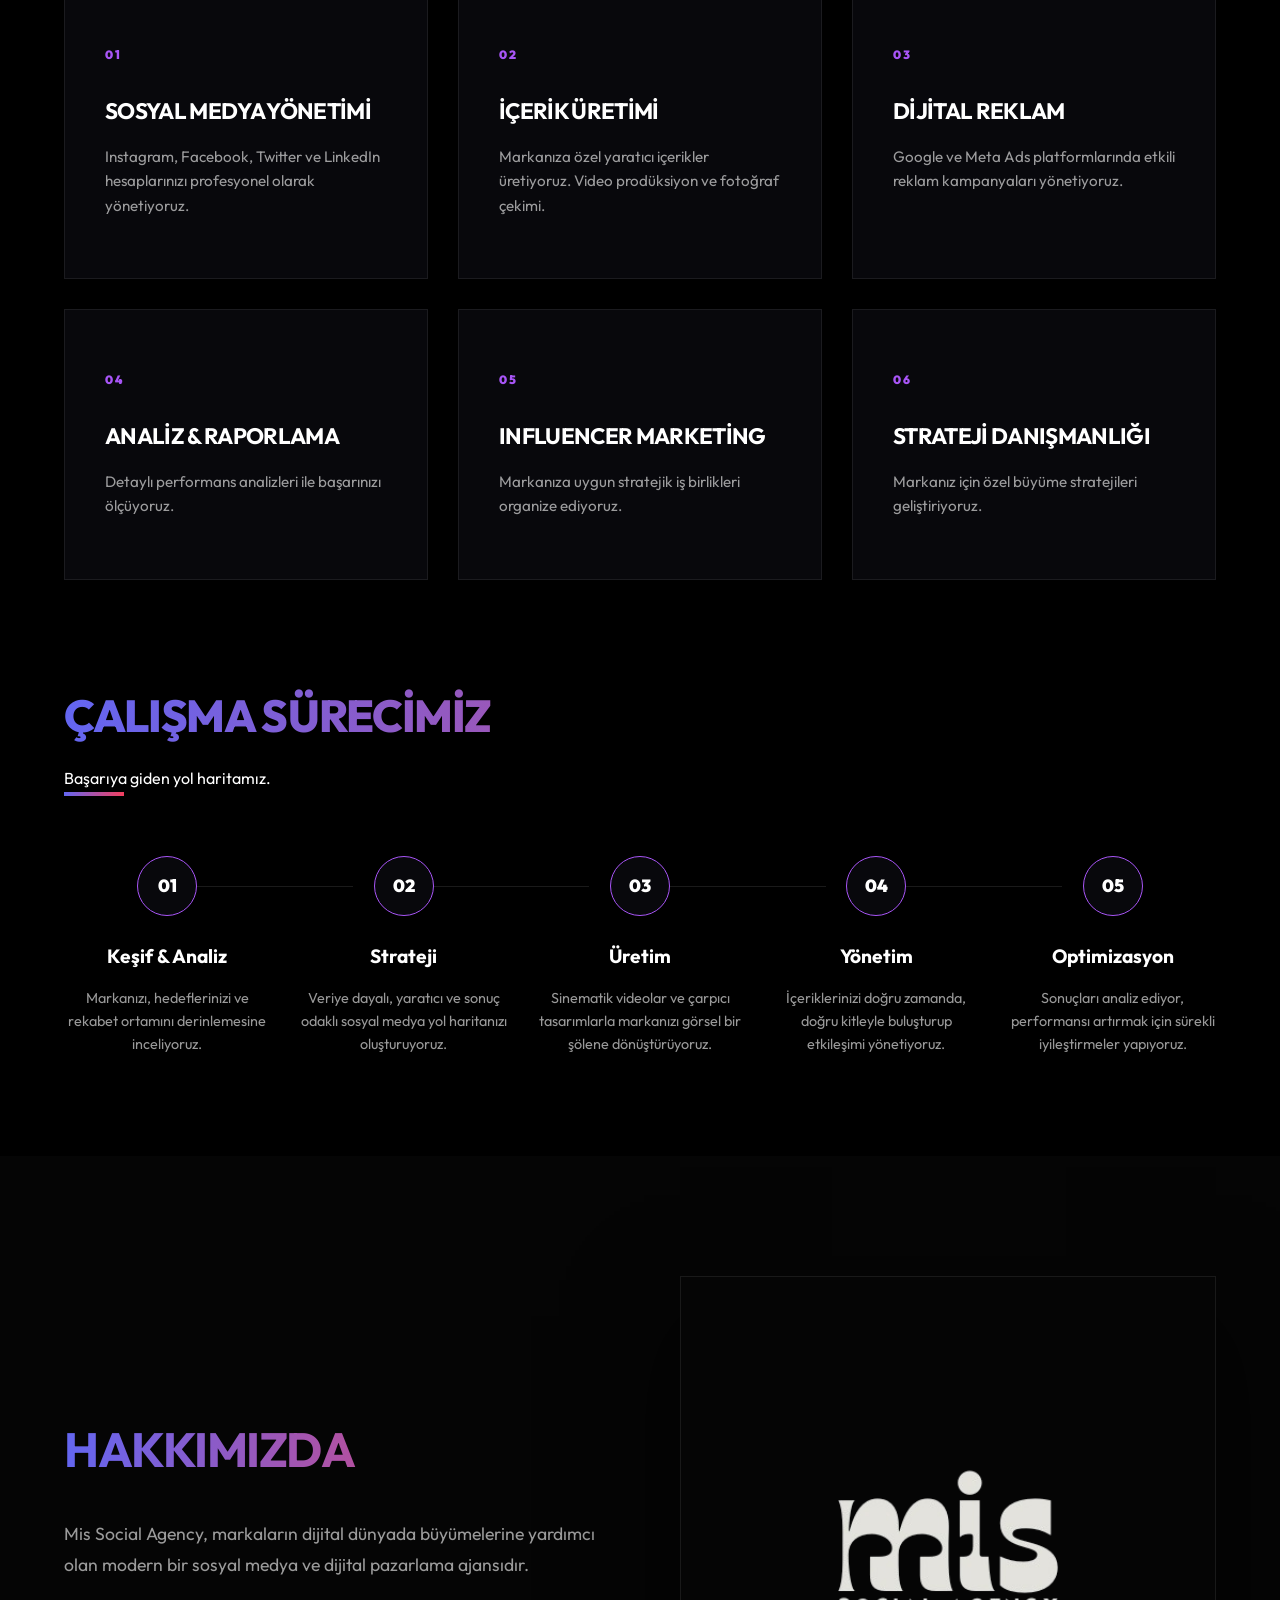
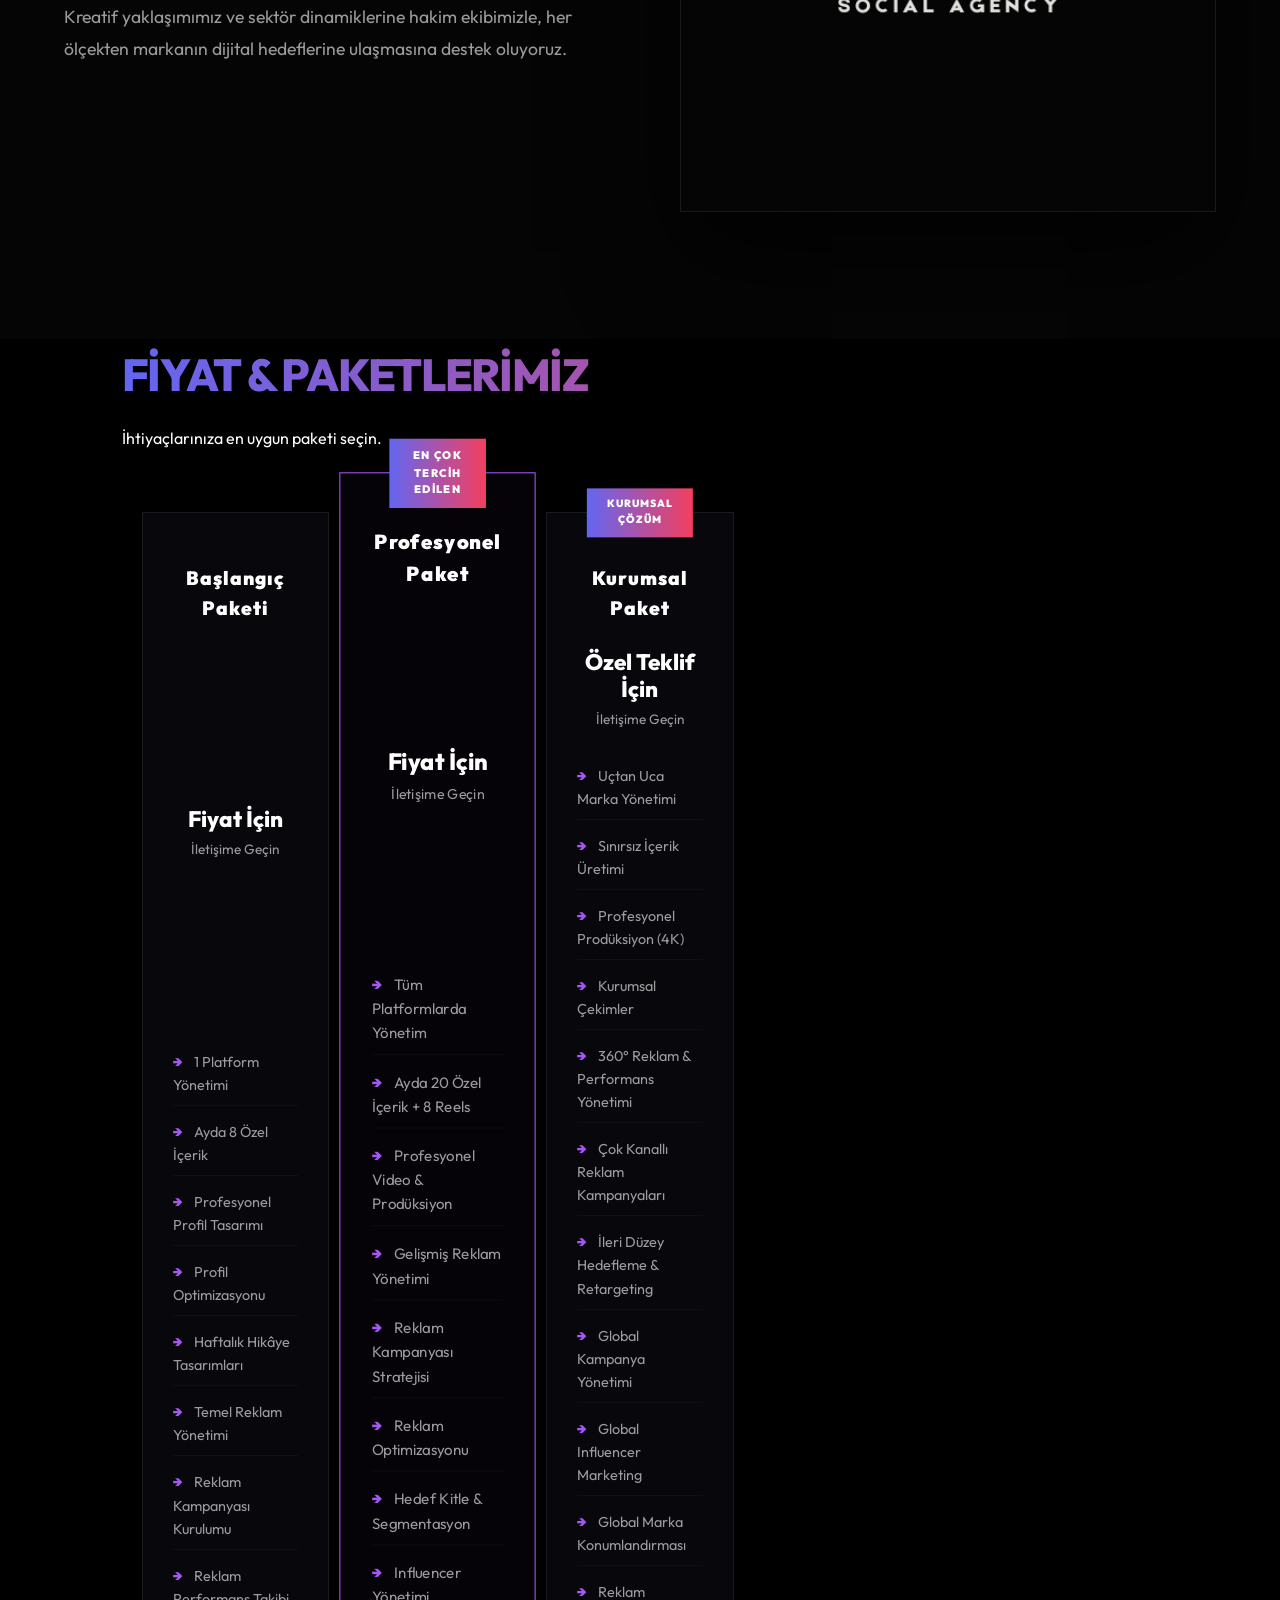
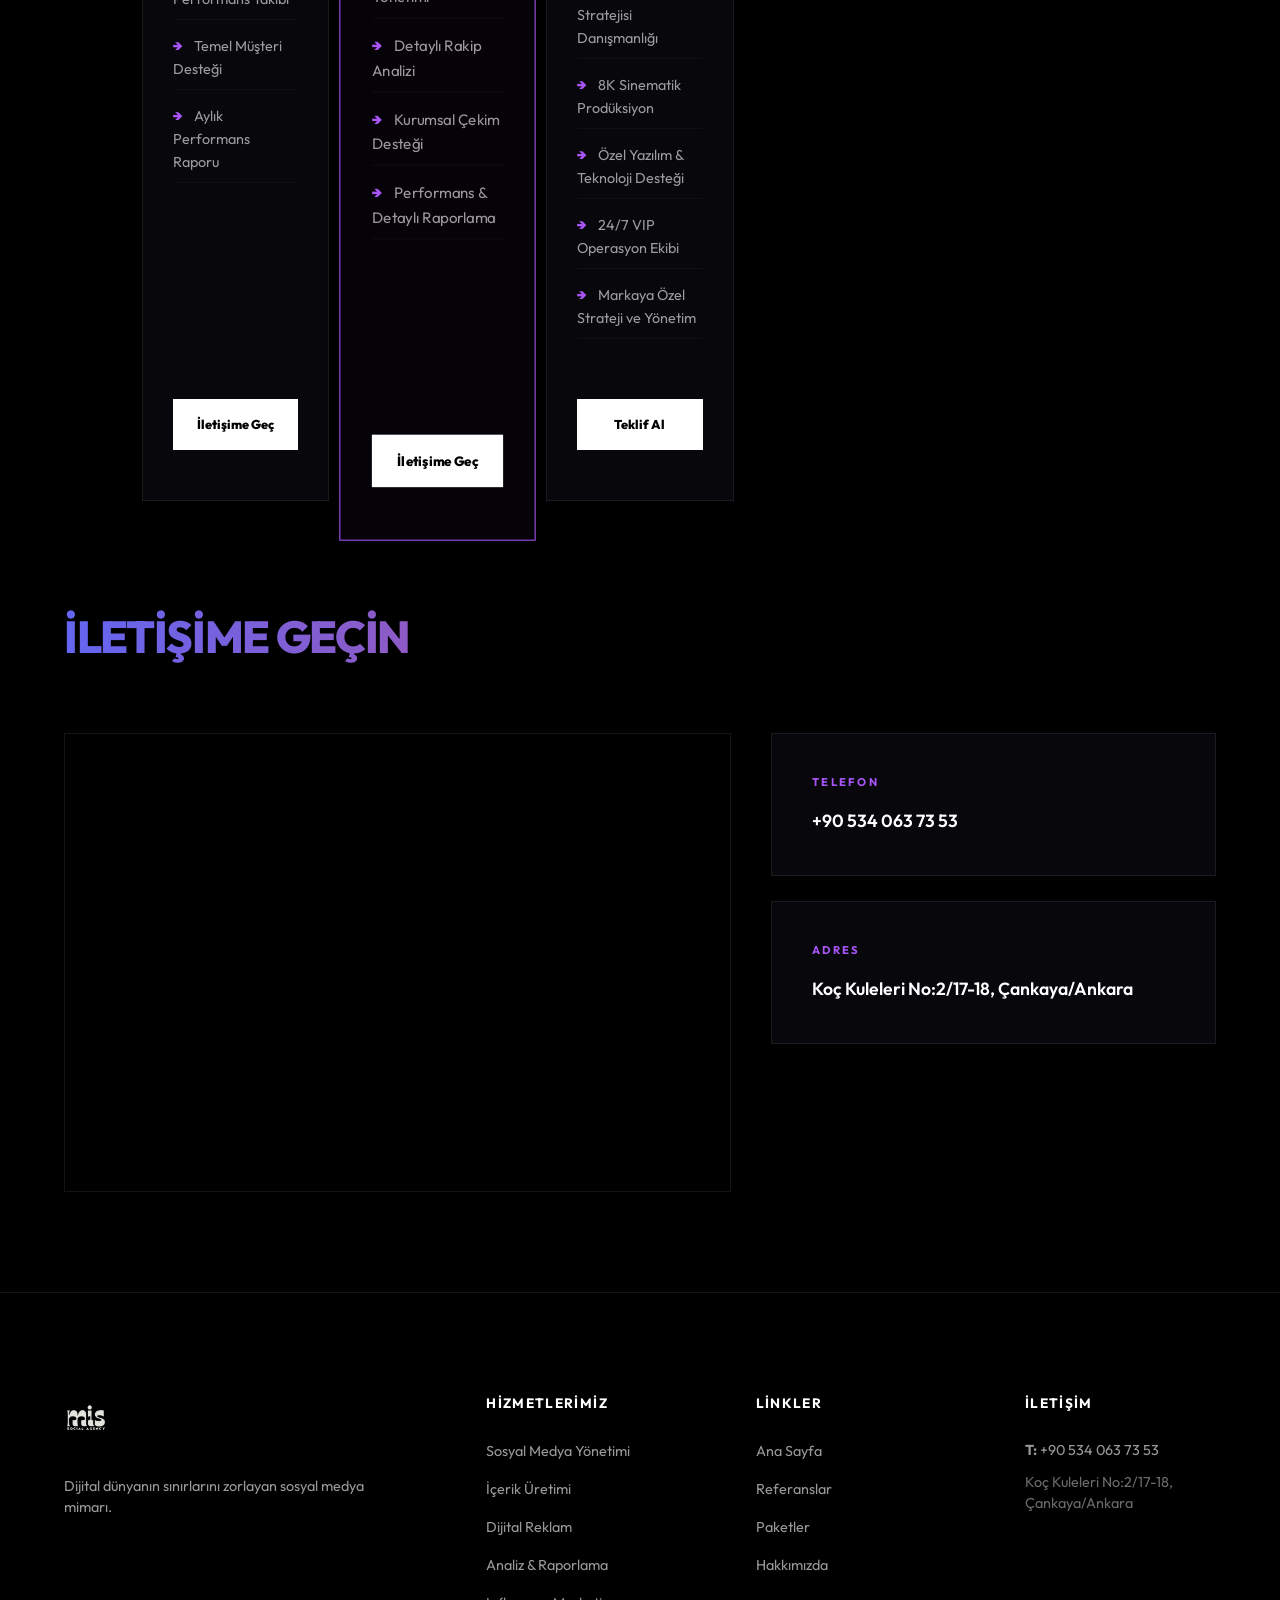
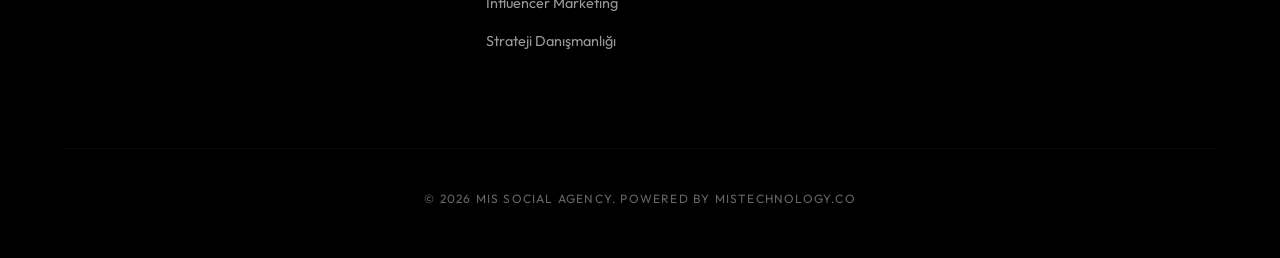
==== commit 589f7fb3: "Add files via upload" ====
--- a/index.html
+++ b/index.html
@@ -4,12 +4,72 @@
 <head>
     <meta charset="UTF-8">
     <meta name="viewport" content="width=device-width, initial-scale=1.0">
-    <title>Mis Social Agency | Premium Dijital Çözümler</title>
-    <meta name="description" content="Mis Social Agency, yenilikçi sosyal medya yönetimi, içerik üretimi ve performans pazarlaması sunan lider bir ajanstır.">
+    
+    <!-- SEO Optimization -->
+    <title>Mis Social Agency | Lider Sosyal Medya Ajansı & Dijital Pazarlama</title>
+    <meta name="description" content="Mis Social Agency, yenilikçi sosyal medya yönetimi, dijital pazarlama, video prodüksiyon ve reklam çözümleri sunan lider sosyal medya ajansıdır. Markanızı Google Ads ve Meta reklamlarıyla zirveye taşıyın.">
+    <meta name="keywords" content="sosyal medya ajansı, ankara sosyal medya ajansı, dijital pazarlama ajansı, sosyal medya yönetimi, kurumsal kimlik, video prodüksiyon, google ads reklam ajansı, meta reklamları">
+    <meta name="author" content="Mis Social Agency">
+    <meta name="robots" content="index, follow">
+    <link rel="canonical" href="https://www.missocialagency.com/">
+
+    <!-- Open Graph (Facebook/LinkedIn) -->
+    <meta property="og:type" content="website">
+    <meta property="og:url" content="https://www.missocialagency.com/">
+    <meta property="og:title" content="Mis Social Agency | Premium Sosyal Medya Ajansı">
+    <meta property="og:description" content="Profesyonel sosyal medya yönetimi ve performans odaklı dijital pazarlama ile markanızı bir adım öne çıkarın.">
+    <meta property="og:image" content="https://www.missocialagency.com/logo.png">
+
+    <!-- Twitter Card -->
+    <meta name="twitter:card" content="summary_large_image">
+    <meta name="twitter:title" content="Mis Social Agency | Premium Sosyal Medya Ajansı">
+    <meta name="twitter:description" content="Profesyonel sosyal medya yönetimi ve performans odaklı dijital pazarlama ile markanızı bir adım öne çıkarın.">
+    <meta name="twitter:image" content="https://www.missocialagency.com/logo.png">
+
+    <!-- JSON-LD Schema Markup for Organization -->
+    <script type="application/ld+json">
+    {
+      "@context": "https://schema.org",
+      "@type": "Organization",
+      "name": "Mis Social Agency",
+      "url": "https://www.missocialagency.com",
+      "logo": "https://www.missocialagency.com/logo.png",
+      "contactPoint": {
+        "@type": "ContactPoint",
+        "telephone": "",
+        "contactType": "customer service",
+        "areaServed": "TR",
+        "availableLanguage": "Turkish"
+      },
+      "address": {
+        "@type": "PostalAddress",
+        "streetAddress": "Koç Kuleleri No:2/17-18",
+        "addressLocality": "Çankaya",
+        "addressRegion": "Ankara",
+        "addressCountry": "TR"
+      },
+      "sameAs": [
+        "https://www.instagram.com/missocialagency/"
+      ]
+    }
+    </script>
+
+    <!-- Google Ads / Analytics Tag (Placeholder) -->
+    <!-- Bu kısmı Google Ads hesabınızdan aldığınız kod ile değiştirmelisiniz -->
+    <script async src="https://www.googletagmanager.com/gtag/js?id=AW-XXXXXXX"></script>
+    <script>
+      window.dataLayer = window.dataLayer || [];
+      function gtag(){dataLayer.push(arguments);}
+      gtag('js', new Date());
+      gtag('config', 'AW-XXXXXXX'); // Google Ads Dönüşüm Kimliği
+      gtag('config', 'G-XXXXXXX');  // Google Analytics Kimliği
+    </script>
+
     <!-- Google Fonts -->
     <link rel="preconnect" href="https://fonts.googleapis.com">
     <link rel="preconnect" href="https://fonts.gstatic.com" crossorigin>
     <link href="https://fonts.googleapis.com/css2?family=Outfit:wght@300;400;500;700;800;900&display=swap" rel="stylesheet">
+    
     <link rel="icon" type="image/png" href="logo.png">
     <link rel="apple-touch-icon" href="logo.png">
     <meta name="apple-mobile-web-app-capable" content="yes">
@@ -121,43 +181,85 @@
             </div>
 
             <div class="video-grid">
+                <div class="video-card" data-video="12.mp4">
+                    <video src="12.mp4" class="lazy-video" muted loop playsinline preload="metadata"></video>
+                    <div class="video-info">
+                        <h3 data-i18n="work_16_cat">VİDEO İÇERİK</h3>
+                        <p data-i18n="work_16_desc">Görsel Marka Hikayesi</p>
+                    </div>
+                </div>
+                <div class="video-card" data-video="11.mp4">
+                    <video src="11.mp4" class="lazy-video" muted loop playsinline preload="metadata"></video>
+                    <div class="video-info">
+                        <h3 data-i18n="work_15_cat">DİJİTAL REKLAM</h3>
+                        <p data-i18n="work_15_desc">Etkili Prodüksiyon Çözümleri</p>
+                    </div>
+                </div>
+                <div class="video-card" data-video="10.mp4">
+                    <video src="10.mp4" class="lazy-video" muted loop playsinline preload="metadata"></video>
+                    <div class="video-info">
+                        <h3 data-i18n="work_14_cat">TANITIM ÇEKİMİ</h3>
+                        <p data-i18n="work_14_desc">Kurumsal Video Prodüksiyon</p>
+                    </div>
+                </div>
+                <div class="video-card" data-video="9.mp4">
+                    <video src="9.mp4" class="lazy-video" muted loop playsinline preload="metadata"></video>
+                    <div class="video-info">
+                        <h3 data-i18n="work_13_cat">VİDEO ÇEKİMİ</h3>
+                        <p data-i18n="work_13_desc">Profesyonel Video Prodüksiyonu</p>
+                    </div>
+                </div>
+                <div class="video-card" data-video="8.mp4">
+                    <video src="8.mp4" class="lazy-video" muted loop playsinline preload="metadata"></video>
+                    <div class="video-info">
+                        <h3 data-i18n="work_12_cat">PRODÜKSİYON</h3>
+                        <p data-i18n="work_12_desc">Kreatif İçerik Üretimi</p>
+                    </div>
+                </div>
+                <div class="video-card" data-video="7.mp4">
+                    <video src="7.mp4" class="lazy-video" muted loop playsinline preload="metadata"></video>
+                    <div class="video-info">
+                        <h3 data-i18n="work_11_cat">DİJİTAL İÇERİK</h3>
+                        <p data-i18n="work_11_desc">Marka Tanıtım Filmi</p>
+                    </div>
+                </div>
                 <div class="video-card" data-video="6.mp4">
-                    <video src="6.mp4" muted loop playsinline autoplay></video>
+                    <video src="6.mp4" class="lazy-video" muted loop playsinline preload="metadata"></video>
                     <div class="video-info">
                         <h3 data-i18n="work_10_cat">RESTORAN</h3>
                         <p data-i18n="work_10_desc">Sinematik Lezzet Tanıtımı</p>
                     </div>
                 </div>
                 <div class="video-card" data-video="5.mp4">
-                    <video src="5.mp4" muted loop playsinline autoplay></video>
+                    <video src="5.mp4" class="lazy-video" muted loop playsinline preload="metadata"></video>
                     <div class="video-info">
                         <h3 data-i18n="work_9_cat">HAVUZ & TATİL</h3>
                         <p data-i18n="work_9_desc">Tanıtım ve Reklam Çekimi</p>
                     </div>
                 </div>
                 <div class="video-card" data-video="4.mp4">
-                    <video src="4.mp4" muted loop playsinline autoplay></video>
+                    <video src="4.mp4" class="lazy-video" muted loop playsinline preload="metadata"></video>
                     <div class="video-info">
                         <h3 data-i18n="work_8_cat">GÜZELLİK MERKEZİ</h3>
                         <p data-i18n="work_8_desc">Sinematik Marka Hikayesi</p>
                     </div>
                 </div>
                 <div class="video-card" data-video="3.mp4">
-                    <video src="3.mp4" muted loop playsinline autoplay></video>
+                    <video src="3.mp4" class="lazy-video" muted loop playsinline preload="metadata"></video>
                     <div class="video-info">
                         <h3 data-i18n="work_7_cat">SPOR SALONU</h3>
                         <p data-i18n="work_7_desc">Motivasyon & Reklam Filmi</p>
                     </div>
                 </div>
                 <div class="video-card" data-video="2.mp4">
-                    <video src="2.mp4" muted loop playsinline autoplay></video>
+                    <video src="2.mp4" class="lazy-video" muted loop playsinline preload="metadata"></video>
                     <div class="video-info">
                         <h3 data-i18n="work_6_cat">TANITIM FİLMİ</h3>
                         <p data-i18n="work_6_desc">Açılış & Lansman</p>
                     </div>
                 </div>
                 <div class="video-card" data-video="1.mp4">
-                    <video src="1.mp4" muted loop playsinline autoplay></video>
+                    <video src="1.mp4" class="lazy-video" muted loop playsinline preload="metadata"></video>
                     <div class="video-info">
                         <h3 data-i18n="work_5_cat">EMLAK VİRAL</h3>
                         <p data-i18n="work_5_desc">Lüks Konut Tanıtımı</p>
@@ -261,7 +363,7 @@
         </section>
 
         <!-- Pricing Section -->
-        <section id="pricing" class="pricing-section container-wide">
+        <section id="pricing" class="pricing-section container">
             <div class="container">
                 <div class="section-header center">
                     <h2 class="gradient-text" data-i18n="pricing_title">Fiyat & Paketlerimiz</h2>
@@ -269,70 +371,63 @@
                 </div>
             </div>
 
-            <div class="pricing-grid-full container-wide">
+            <div class="pricing-grid-full container">
                 <div class="pricing-card">
-                    <div class="pack-name" data-i18n="pack_1_name">Bronze Paket</div>
+                    <div class="pack-name" data-i18n="pack_1_name">Başlangıç Paketi</div>
                     <div class="price-contact" data-i18n="price_contact">Fiyat İçin<br><span>İletişime Geçin</span></div>
                     <ul class="features">
-                        <li data-i18n="p1_f1">Tek Platform Seçimi</li>
-                        <li data-i18n="p1_f2">Ayda 4 Özel İçerik</li>
-                        <li data-i18n="p1_f3">Profil Optimizasyonu</li>
-                        <li data-i18n="p1_f4">Temel Müşteri Desteği</li>
-                        <li data-i18n="p1_f5">Aylık Özet Rapor</li>
+                        <li data-i18n="new_p1_f1">1 Platform Yönetimi</li>
+                        <li data-i18n="new_p1_f2">Ayda 8 Özel İçerik</li>
+                        <li data-i18n="new_p1_f3">Profesyonel Profil Tasarımı</li>
+                        <li data-i18n="new_p1_f4">Profil Optimizasyonu</li>
+                        <li data-i18n="new_p1_f5">Haftalık Hikâye Tasarımları</li>
+                        <li data-i18n="new_p1_f6">Temel Reklam Yönetimi</li>
+                        <li data-i18n="new_p1_f7">Reklam Kampanyası Kurulumu</li>
+                        <li data-i18n="new_p1_f8">Reklam Performans Takibi</li>
+                        <li data-i18n="new_p1_f9">Temel Müşteri Desteği</li>
+                        <li data-i18n="new_p1_f10">Aylık Performans Raporu</li>
                     </ul>
                     <a href="#contact" class="price-btn" data-i18n="btn_contact">İletişime Geç</a>
                 </div>
-                <div class="pricing-card">
-                    <div class="pack-name" data-i18n="pack_2_name">Silver Paket</div>
+                <div class="pricing-card featured">
+                    <div class="best-value" data-i18n="best_value">EN ÇOK TERCİH EDİLEN</div>
+                    <div class="pack-name" data-i18n="pack_2_name">Profesyonel Paket</div>
                     <div class="price-contact" data-i18n="price_contact">Fiyat İçin<br><span>İletişime Geçin</span></div>
                     <ul class="features">
-                        <li data-i18n="p2_f1">İki Platform Yönetimi</li>
-                        <li data-i18n="p2_f2">Ayda 8 Özel İçerik</li>
-                        <li data-i18n="p2_f3">Profesyonel Profil Tasarımı</li>
-                        <li data-i18n="p2_f4">Haftalık Hikaye Tasarımları</li>
-                        <li data-i18n="p2_f5">Temel Reklam Yönetimi</li>
-                        <li data-i18n="p2_f6">Performans Raporu</li>
+                        <li data-i18n="new_p2_f1">Tüm Platformlarda Yönetim</li>
+                        <li data-i18n="new_p2_f2">Ayda 20 Özel İçerik + 8 Reels</li>
+                        <li data-i18n="new_p2_f3">Profesyonel Video & Prodüksiyon</li>
+                        <li data-i18n="new_p2_f4">Gelişmiş Reklam Yönetimi</li>
+                        <li data-i18n="new_p2_f5">Reklam Kampanyası Stratejisi</li>
+                        <li data-i18n="new_p2_f6">Reklam Optimizasyonu</li>
+                        <li data-i18n="new_p2_f7">Hedef Kitle & Segmentasyon</li>
+                        <li data-i18n="new_p2_f8">Influencer Yönetimi</li>
+                        <li data-i18n="new_p2_f9">Detaylı Rakip Analizi</li>
+                        <li data-i18n="new_p2_f10">Kurumsal Çekim Desteği</li>
+                        <li data-i18n="new_p2_f11">Performans & Detaylı Raporlama</li>
                     </ul>
                     <a href="#contact" class="price-btn" data-i18n="btn_contact">İletişime Geç</a>
                 </div>
-                <div class="pricing-card featured">
-                    <div class="best-value" data-i18n="best_value">EN ÇOK TERCİH EDİLEN</div>
-                    <div class="pack-name" data-i18n="pack_3_name">Gold Paket</div>
-                    <div class="price-contact" data-i18n="price_contact">Fiyat İçin<br><span>İletişime Geçin</span></div>
-                    <ul class="features">
-                        <li data-i18n="p3_f1">Tüm Platformlar</li>
-                        <li data-i18n="p3_f2">Ayda 20 İçerik + 8 Reels</li>
-                        <li data-i18n="p3_f3">Video & Prodüksiyon</li>
-                        <li data-i18n="p3_f4">Gelişmiş Ads Yönetimi</li>
-                        <li data-i18n="p3_f5">Influencer Yönetimi</li>
-                        <li data-i18n="p3_f6">Detaylı Rakip Analizi</li>
-                    </ul>
-                    <a href="#contact" class="price-btn" data-i18n="btn_contact">İletişime Geç</a>
-                </div>
-                <div class="pricing-card">
-                    <div class="pack-name" data-i18n="pack_4_name">Platinum Paket</div>
-                    <div class="price-contact" data-i18n="price_contact">Fiyat İçin<br><span>İletişime Geçin</span></div>
-                    <ul class="features">
-                        <li data-i18n="p4_f1">Uçtan Uca Marka Yönetimi</li>
-                        <li data-i18n="p4_f2">Sınırsız İçerik Üretimi</li>
-                        <li data-i18n="p4_f3">Sinematik Prodüksiyon</li>
-                        <li data-i18n="p4_f4">Kurumsal Çekimler</li>
-                        <li data-i18n="p4_f5">Global Influencer Marketing</li>
-                        <li data-i18n="p4_f6">Reklam Strateji Danışmanlığı</li>
-                    </ul>
-                    <a href="#contact" class="price-btn" data-i18n="btn_contact">İletişime Geç</a>
-                </div>
                 <div class="pricing-card diamond">
                     <div class="best-value" data-i18n="enterprise">KURUMSAL ÇÖZÜM</div>
-                    <div class="pack-name" data-i18n="pack_5_name">Diamond Paket</div>
+                    <div class="pack-name" data-i18n="pack_3_name">Kurumsal Paket</div>
                     <div class="price-contact" data-i18n="price_contact_special">Özel Teklif İçin<br><span>İletişime Geçin</span></div>
                     <ul class="features">
-                        <li data-i18n="p5_f1">Global Marka Mimasyonu</li>
-                        <li data-i18n="p5_f2">Yapay Zeka Pazarlama</li>
-                        <li data-i18n="p5_f3">8K Sinematik Prodüksiyon</li>
-                        <li data-i18n="p5_f4">Global Kampanyalar</li>
-                        <li data-i18n="p5_f5">Özel Yazılım Desteği</li>
-                        <li data-i18n="p5_f6">24/7 VIP Ekip</li>
+                        <li data-i18n="new_p3_f1">Uçtan Uca Marka Yönetimi</li>
+                        <li data-i18n="new_p3_f2">Sınırsız İçerik Üretimi</li>
+                        <li data-i18n="new_p3_f3">Profesyonel Prodüksiyon (4K)</li>
+                        <li data-i18n="new_p3_f4">Kurumsal Çekimler</li>
+                        <li data-i18n="new_p3_f5">360° Reklam & Performans Yönetimi</li>
+                        <li data-i18n="new_p3_f6">Çok Kanallı Reklam Kampanyaları</li>
+                        <li data-i18n="new_p3_f7">İleri Düzey Hedefleme & Retargeting</li>
+                        <li data-i18n="new_p3_f8">Global Kampanya Yönetimi</li>
+                        <li data-i18n="new_p3_f9">Global Influencer Marketing</li>
+                        <li data-i18n="new_p3_f10">Global Marka Konumlandırması</li>
+                        <li data-i18n="new_p3_f11">Reklam Stratejisi Danışmanlığı</li>
+                        <li data-i18n="new_p3_f12">8K Sinematik Prodüksiyon</li>
+                        <li data-i18n="new_p3_f13">Özel Yazılım & Teknoloji Desteği</li>
+                        <li data-i18n="new_p3_f14">24/7 VIP Operasyon Ekibi</li>
+                        <li data-i18n="new_p3_f15">Markaya Özel Strateji ve Yönetim</li>
                     </ul>
                     <a href="#contact" class="price-btn" data-i18n="btn_request">Teklif Al</a>
                 </div>
--- a/style.css
+++ b/style.css
@@ -889,7 +889,20 @@
 }
 
 @media (max-width: 768px) {
-    .nav-premium { display: flex; justify-content: space-between; padding: 12px 20px; }
+    .nav-premium { 
+        display: flex; 
+        justify-content: space-between; 
+        padding: 8px 15px; 
+    }
+
+    .logo img {
+        height: 45px;
+    }
+
+    header.scrolled {
+        padding: 4px 0;
+    }
+
     .nav-ctas-capsule { display: none; }
     .nav-links {
         display: none;
@@ -989,12 +1002,12 @@
 
 /* Brands Marquee Styles */
 .brands-marquee-section {
-    padding: 60px 0;
+    padding: 15px 0;
     overflow: hidden;
     background: rgba(255, 255, 255, 0.02);
     border-top: 1px solid rgba(255, 255, 255, 0.05);
     border-bottom: 1px solid rgba(255, 255, 255, 0.05);
-    margin: 40px 0;
+    margin: 10px 0;
 }
 
 .marquee-content {
@@ -1005,17 +1018,17 @@
 .marquee-track {
     display: flex;
     align-items: center;
-    gap: 100px;
-    animation: marquee 25s linear infinite;
+    gap: 60px;
+    animation: marquee 30s linear infinite;
 }
 
 .marquee-track img {
-    height: 50px;
-    width: 140px;
+    height: 30px;
+    width: 100px;
     object-fit: contain;
-    opacity: 0.9;
+    opacity: 0.8;
     transition: 0.4s ease;
-    padding: 0 10px;
+    padding: 0 5px;
 }
 
 .marquee-track img:hover {
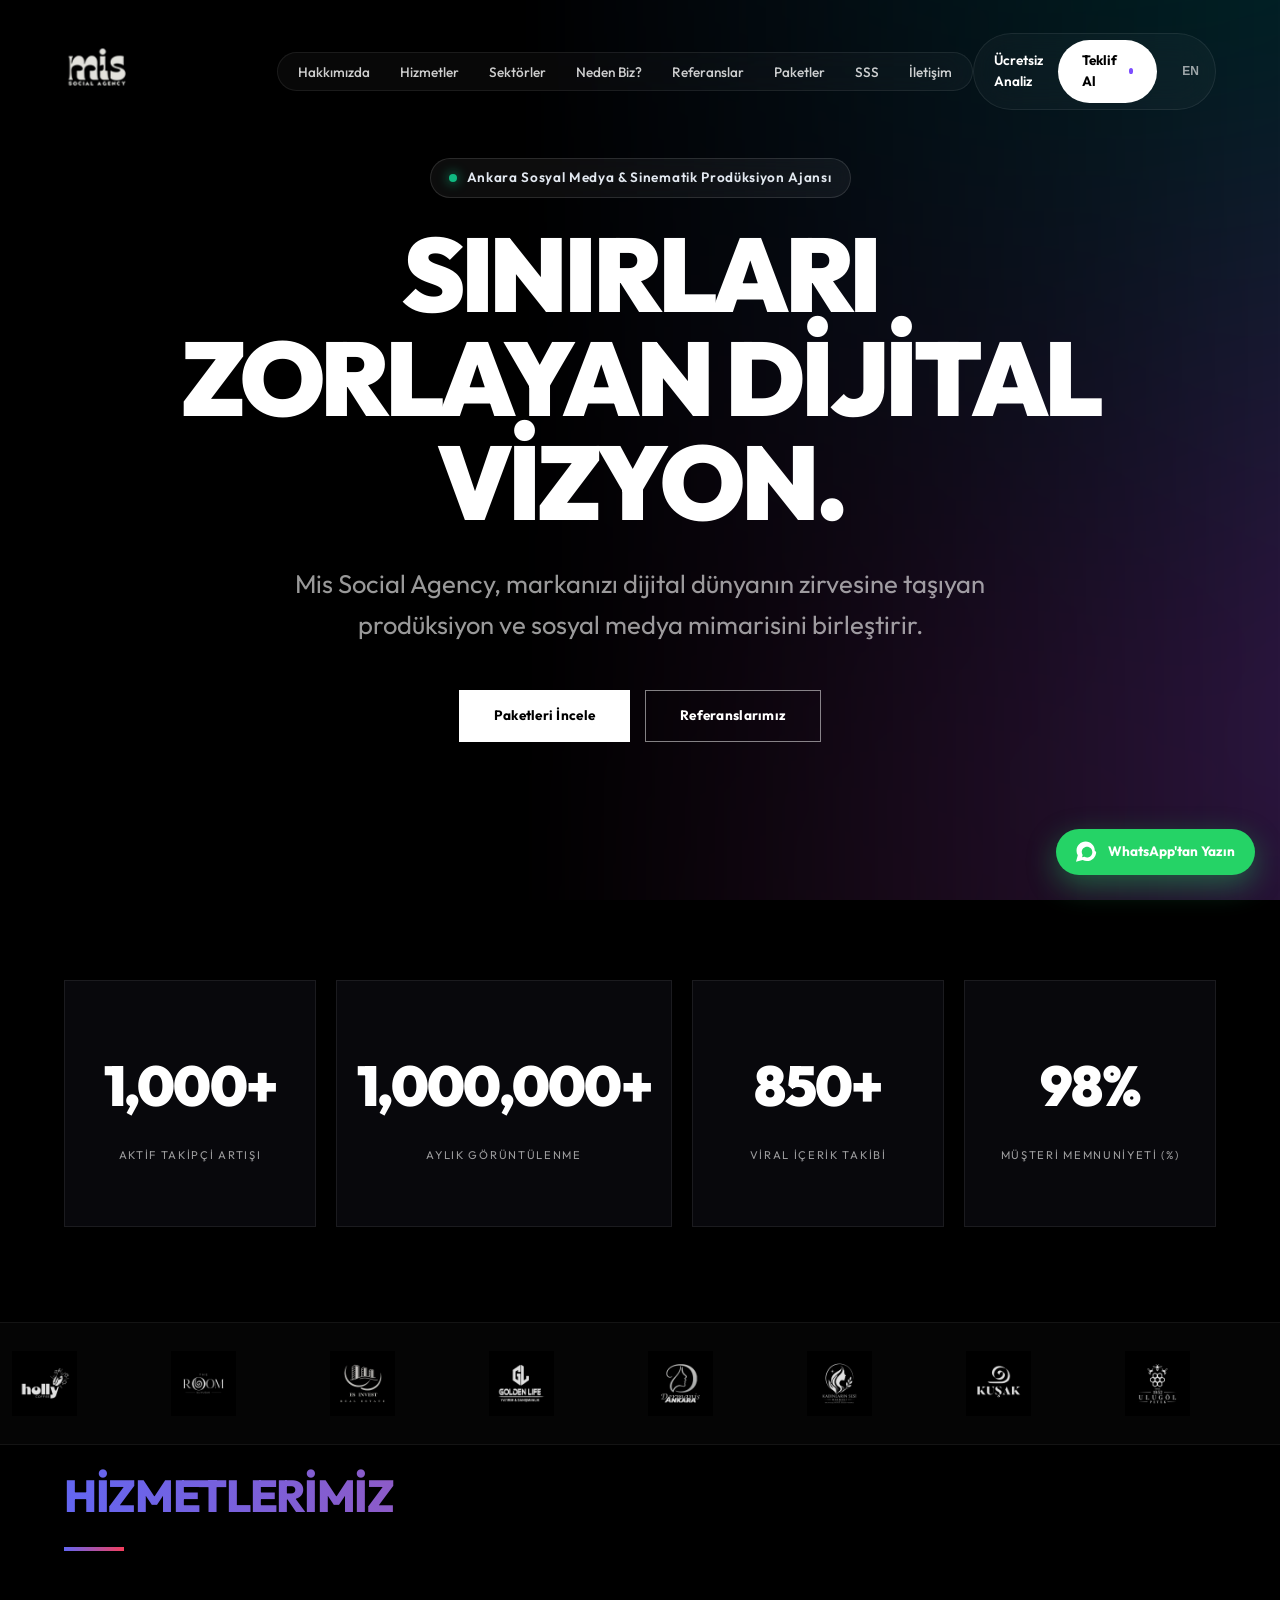
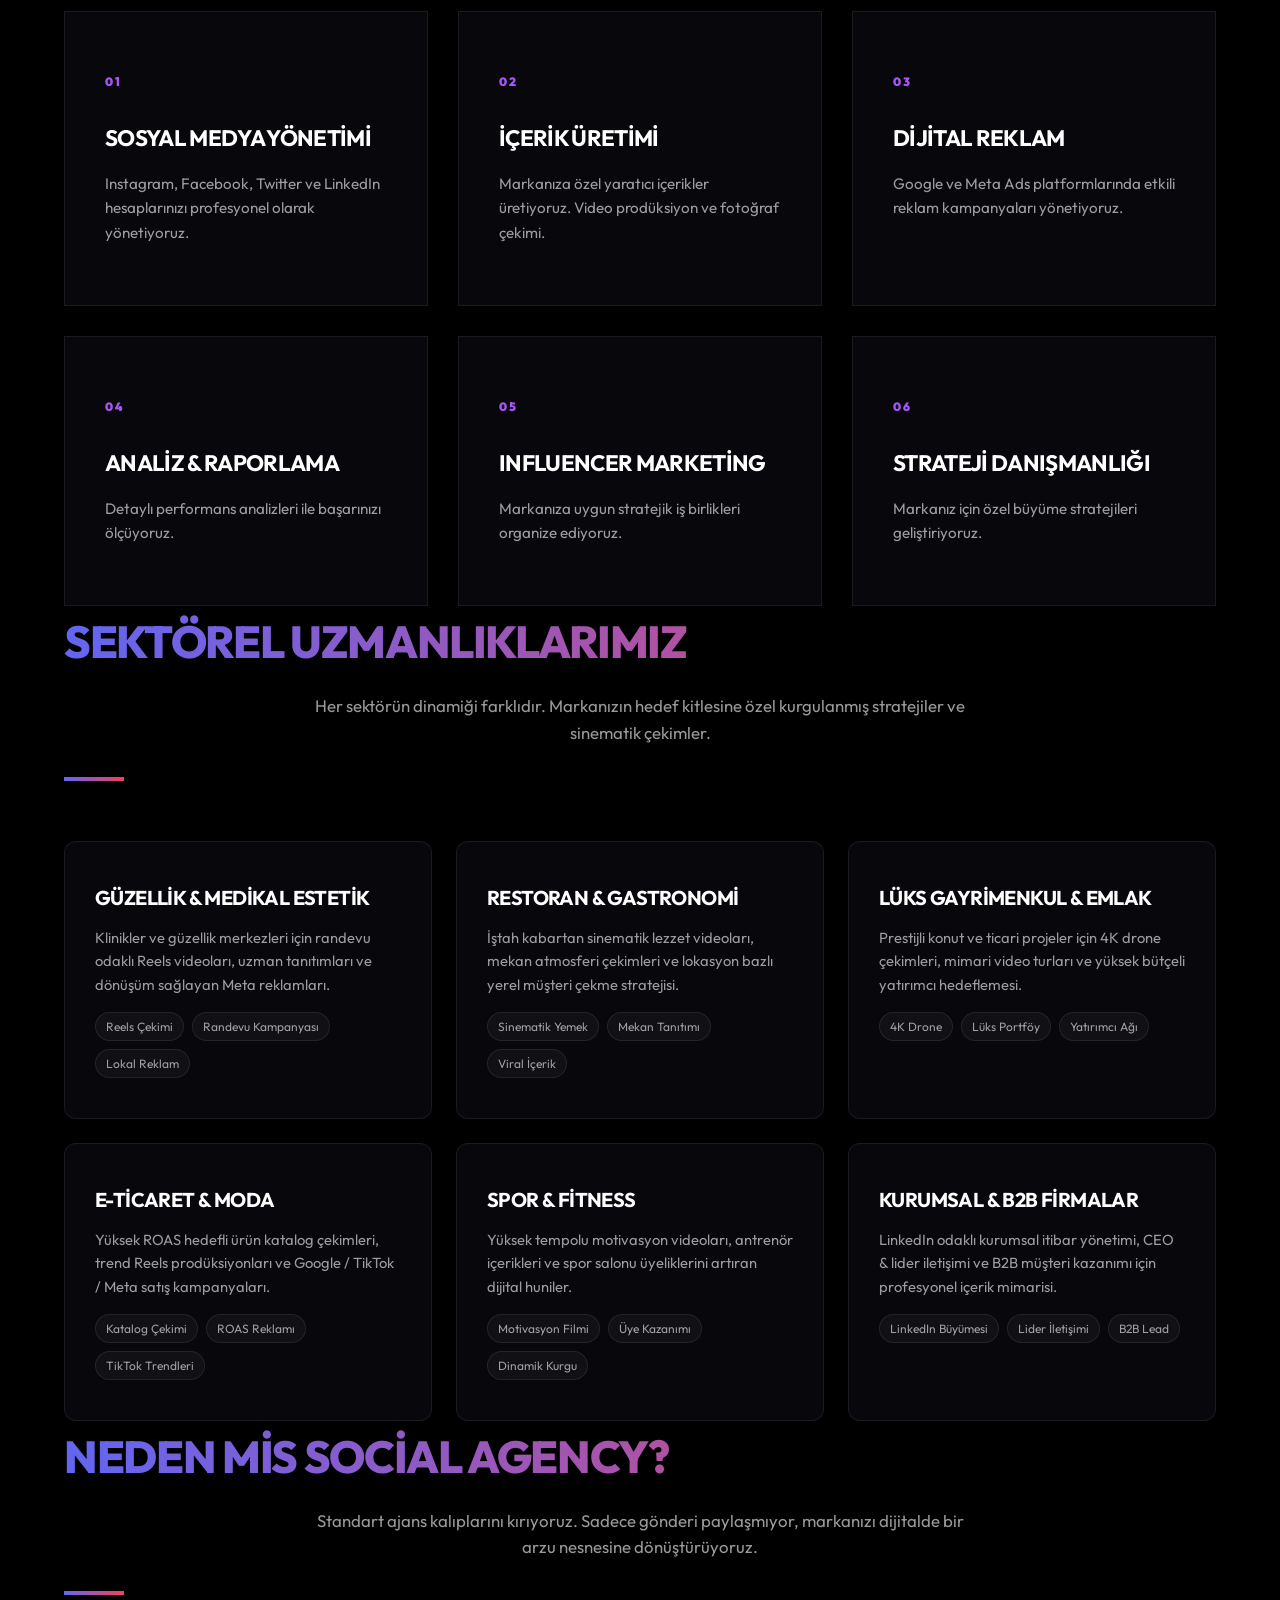
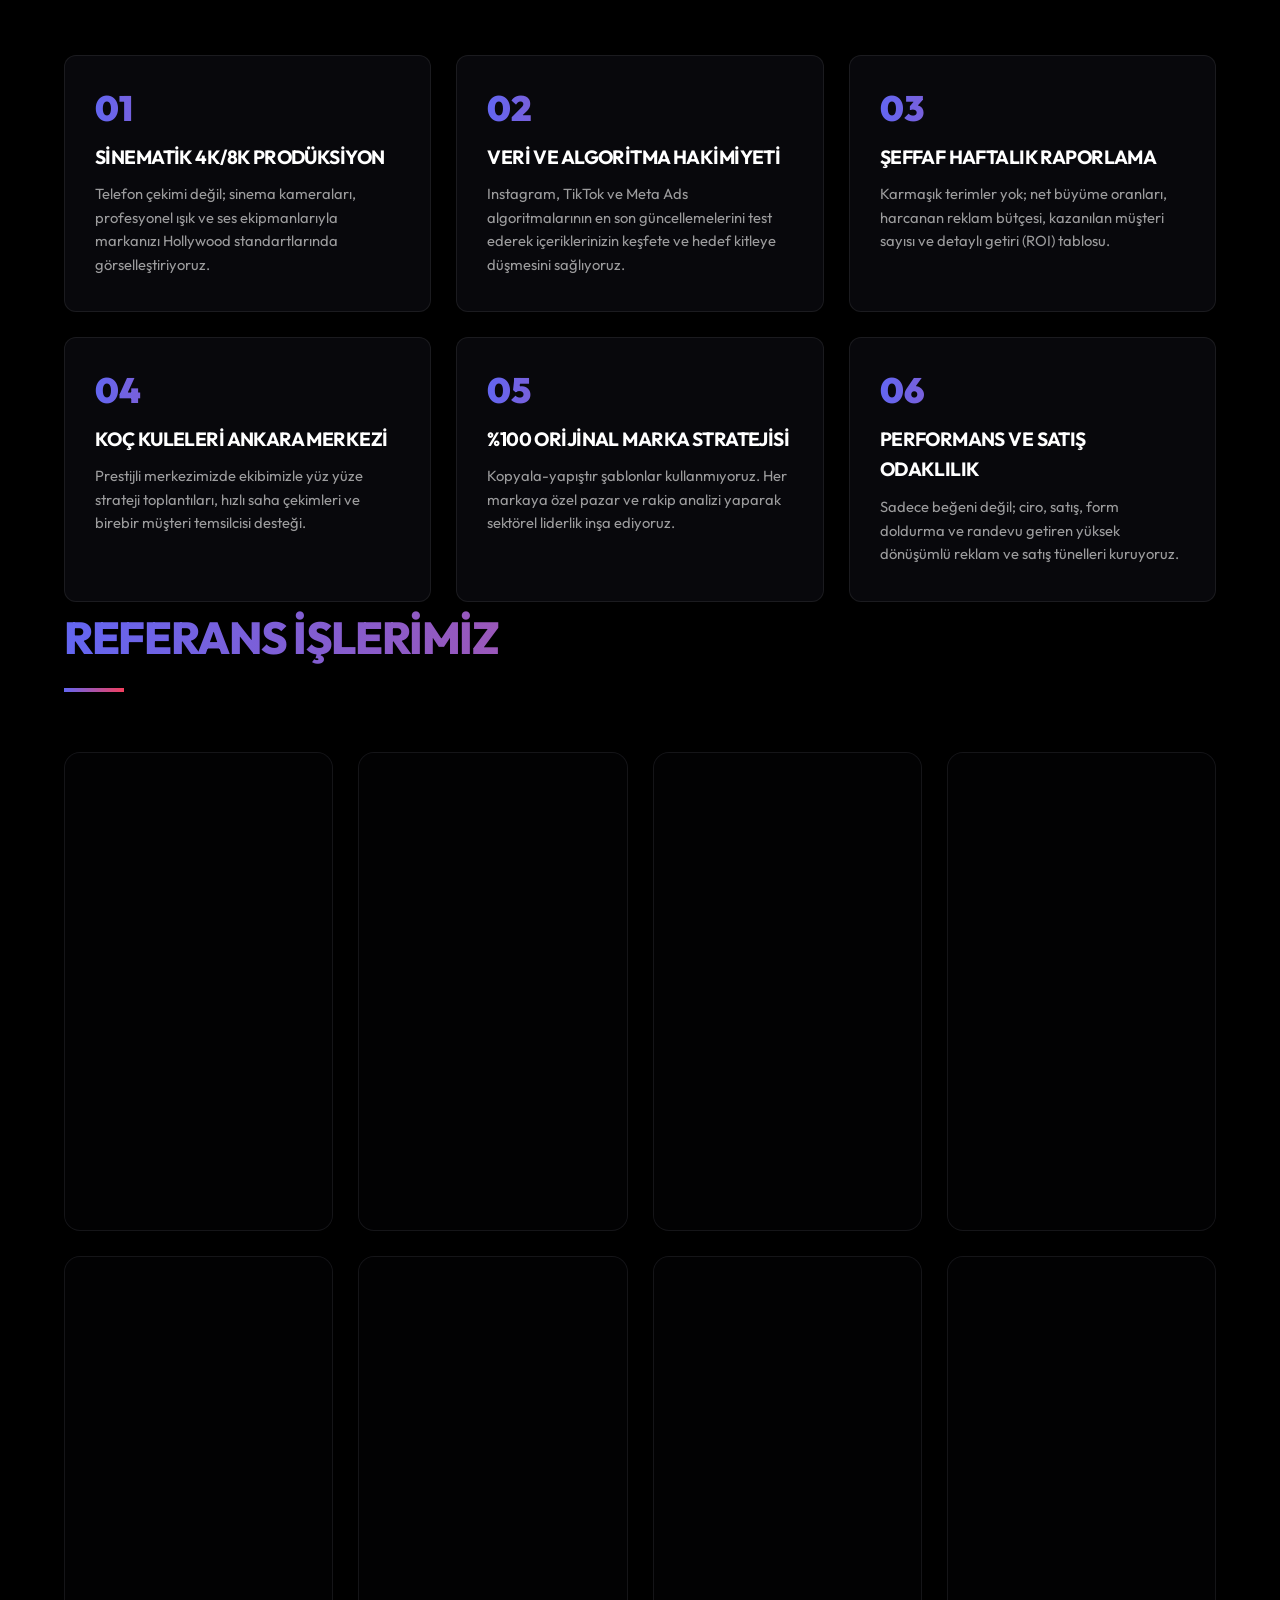
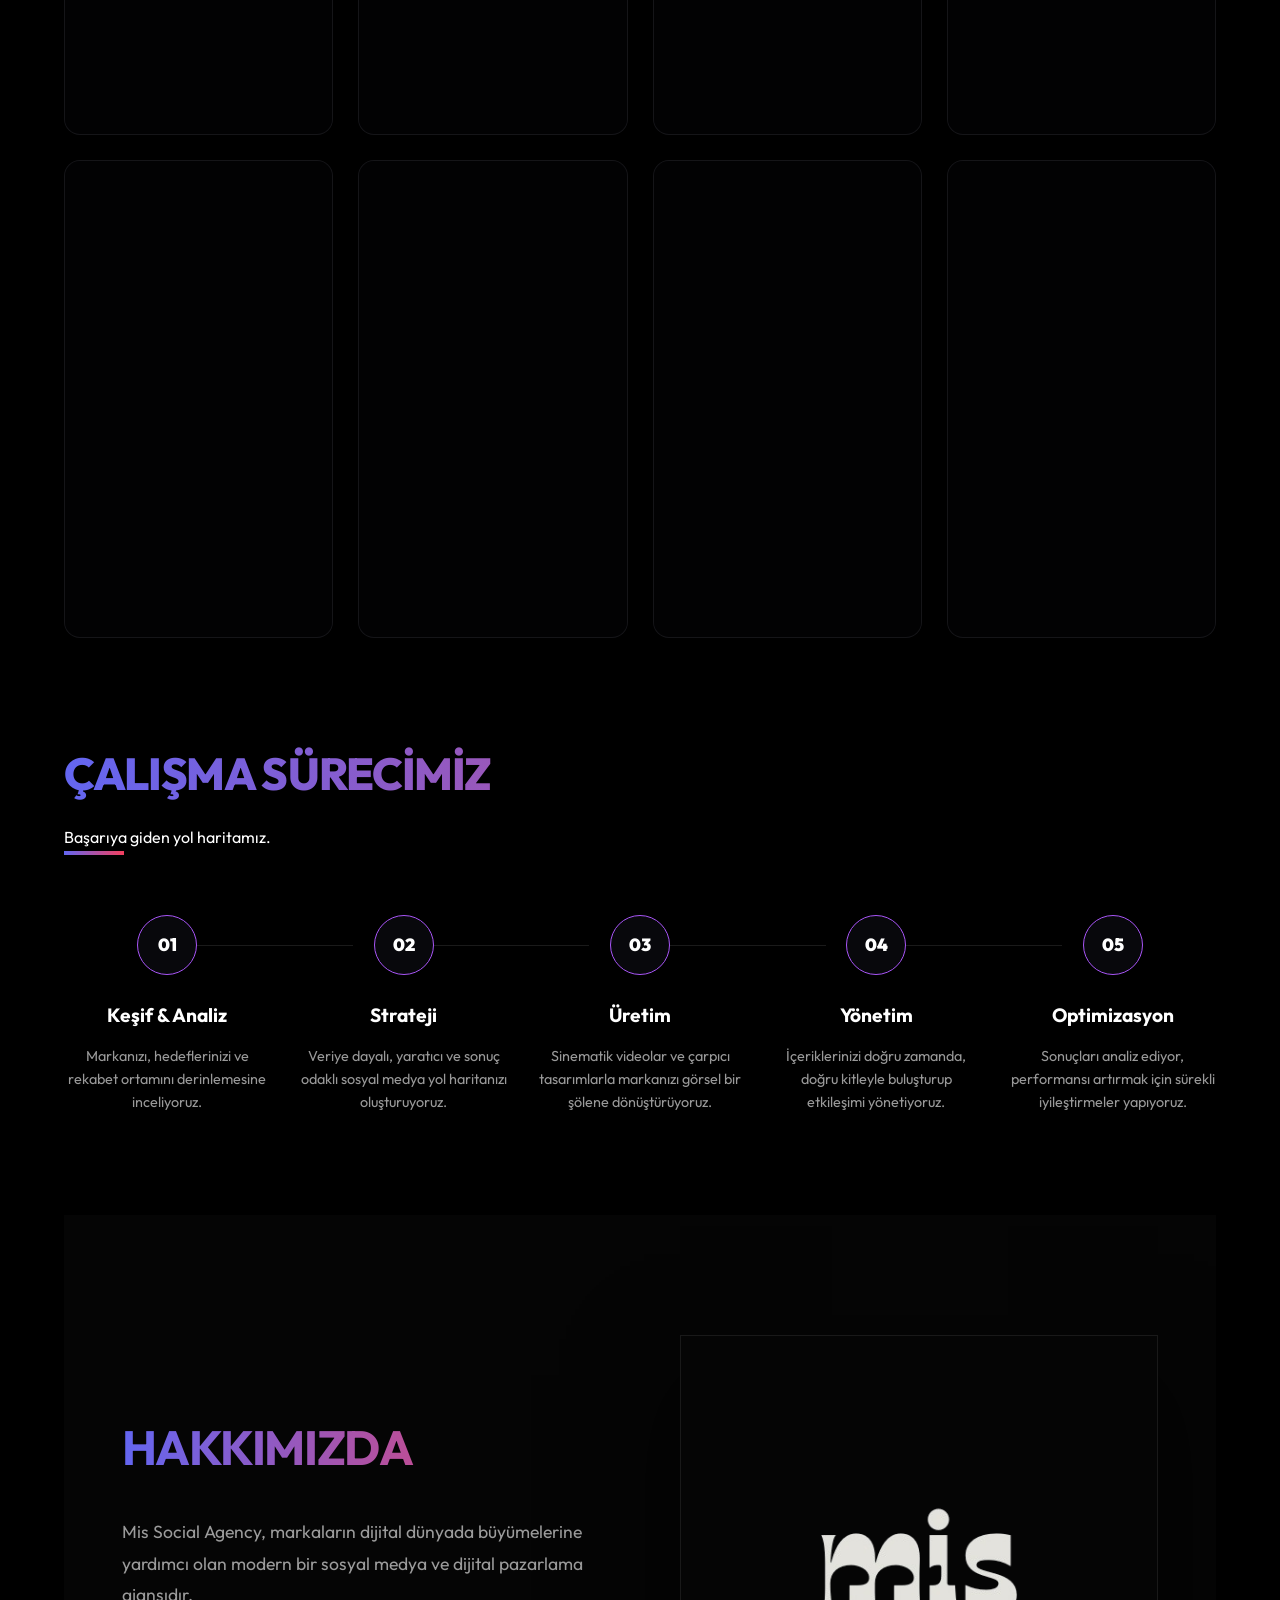
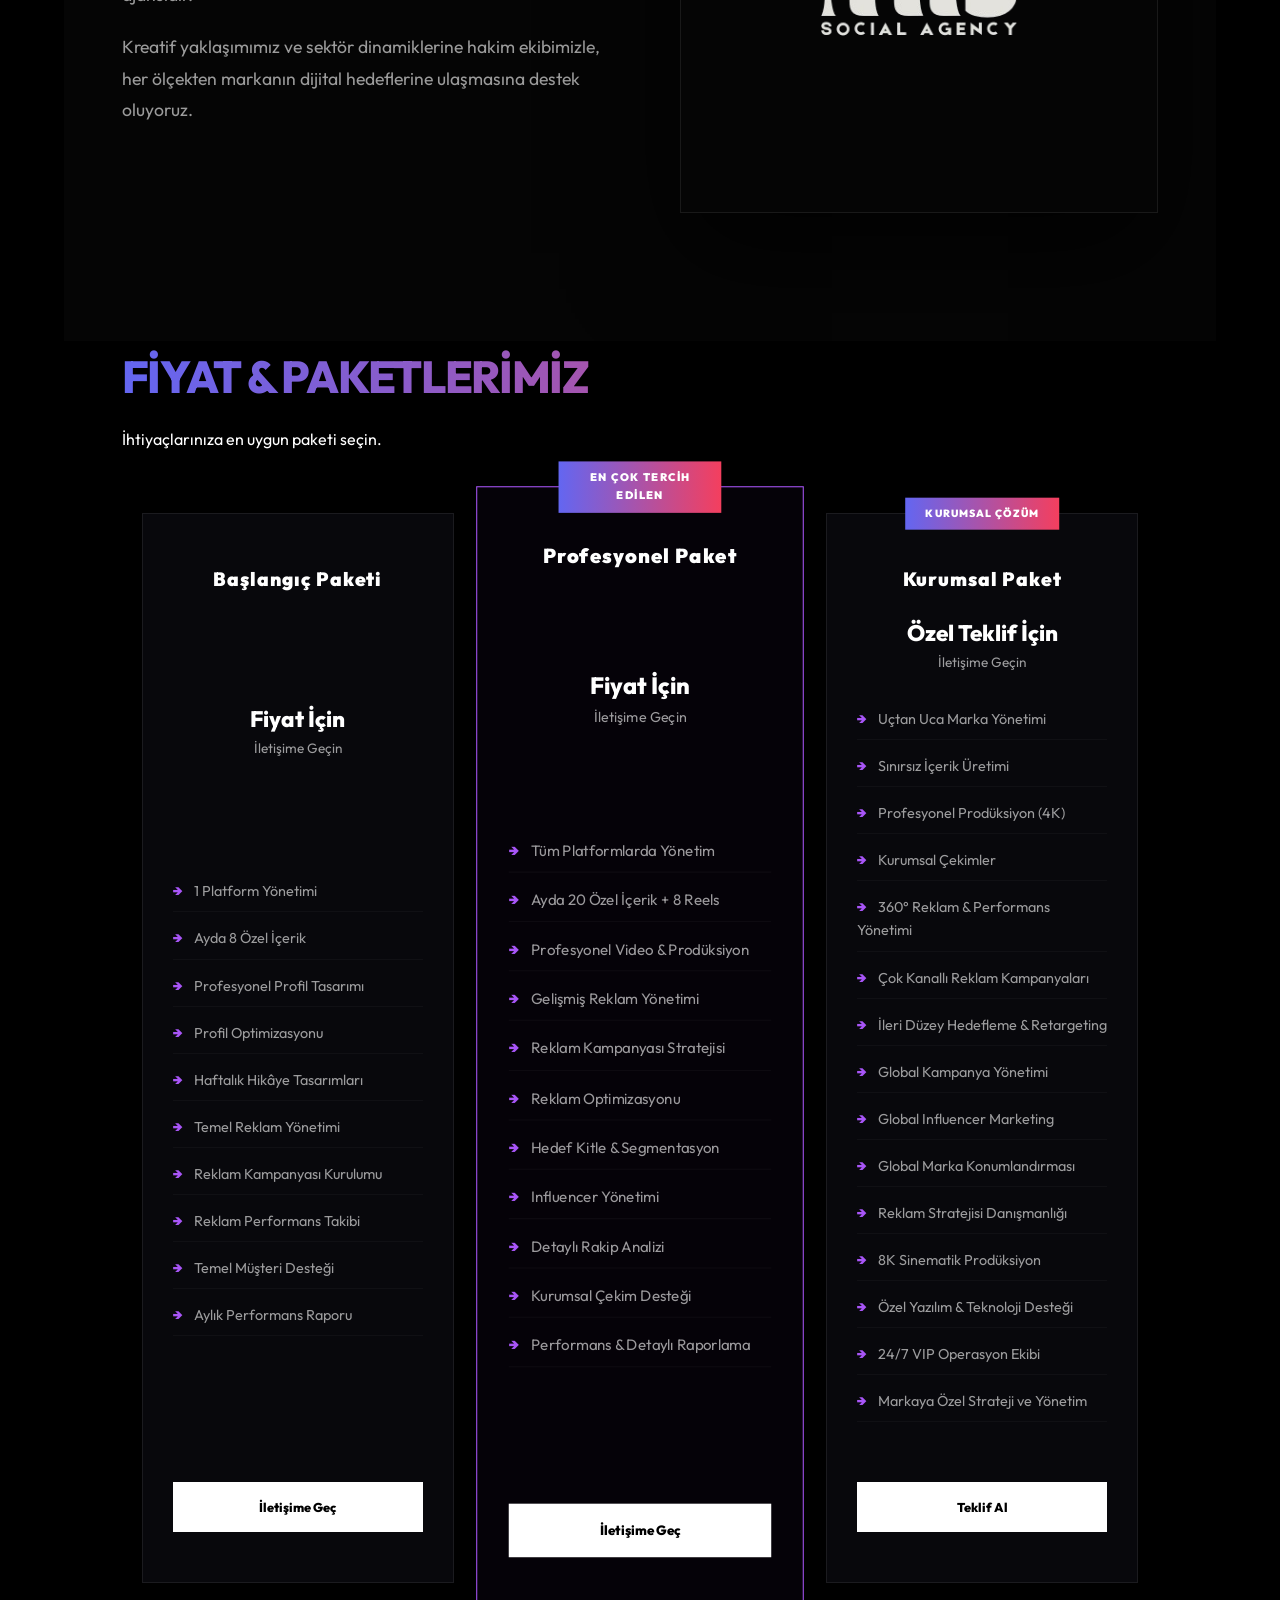
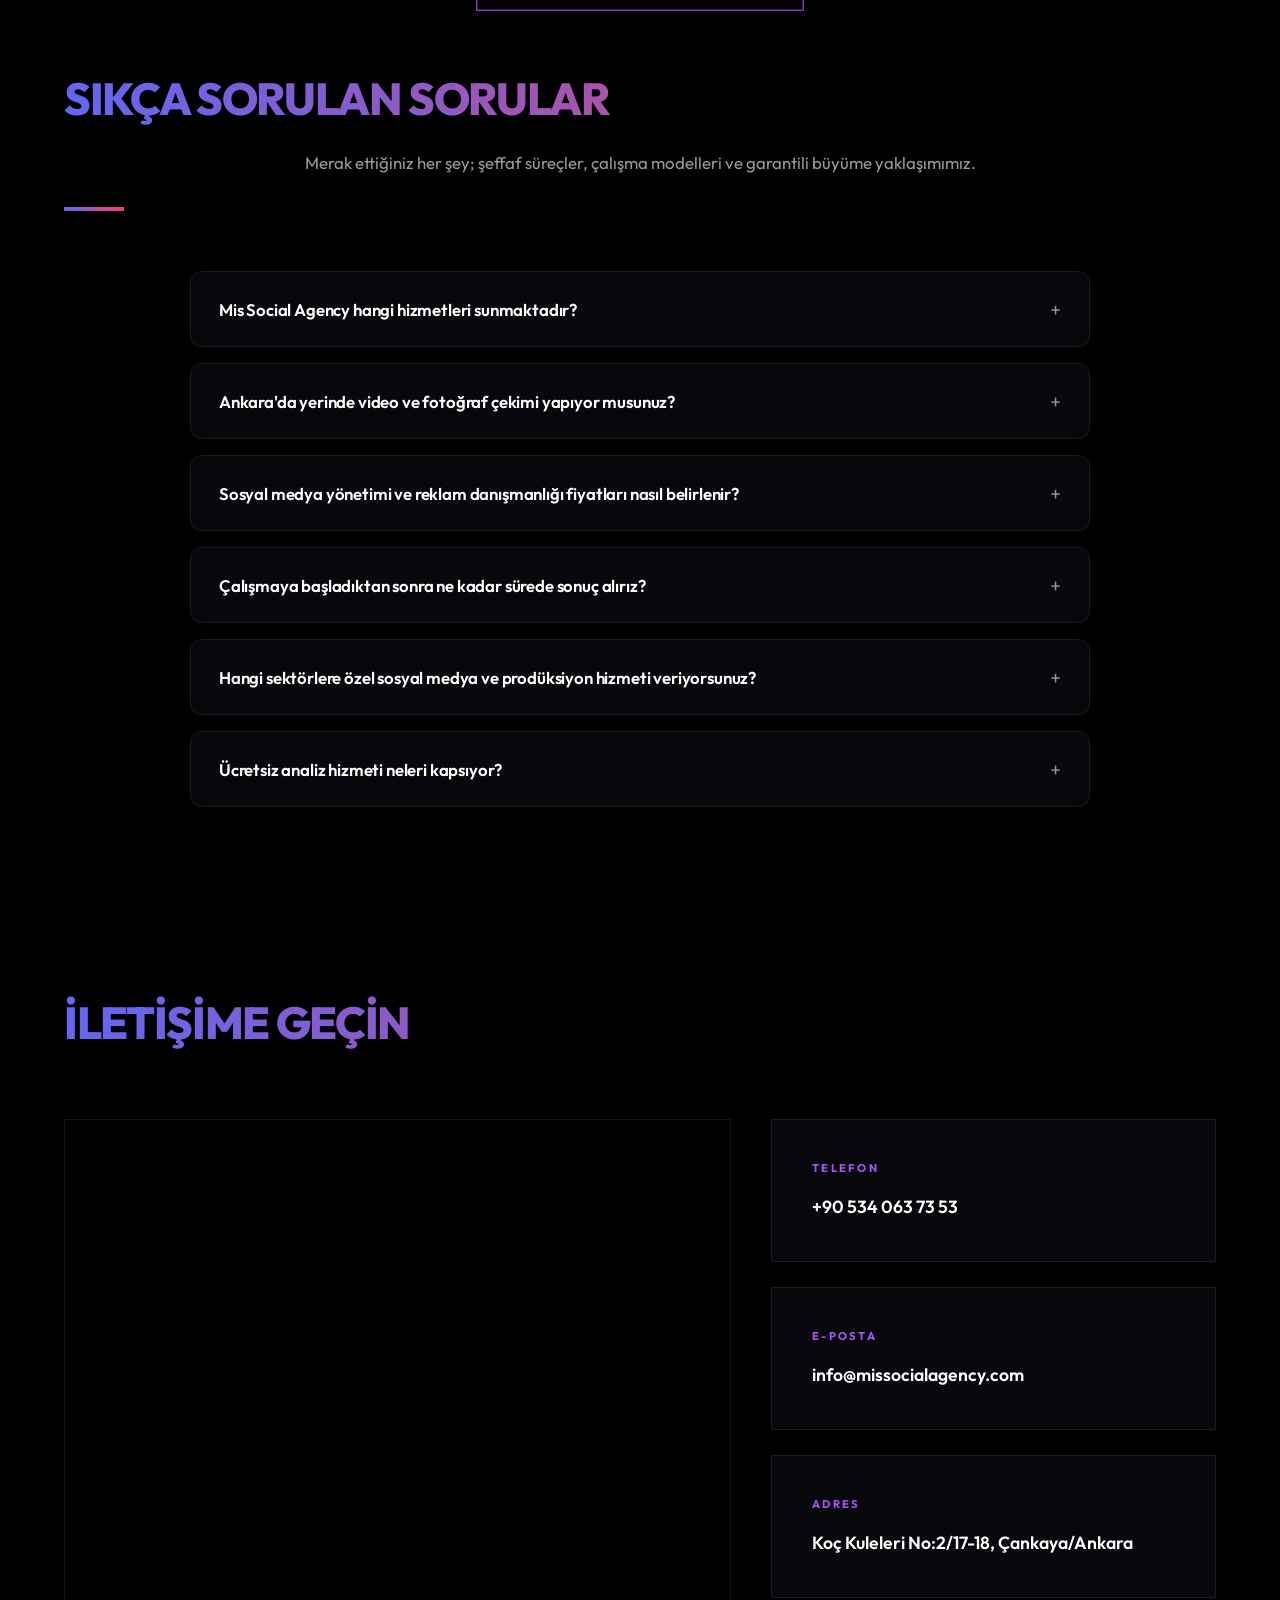
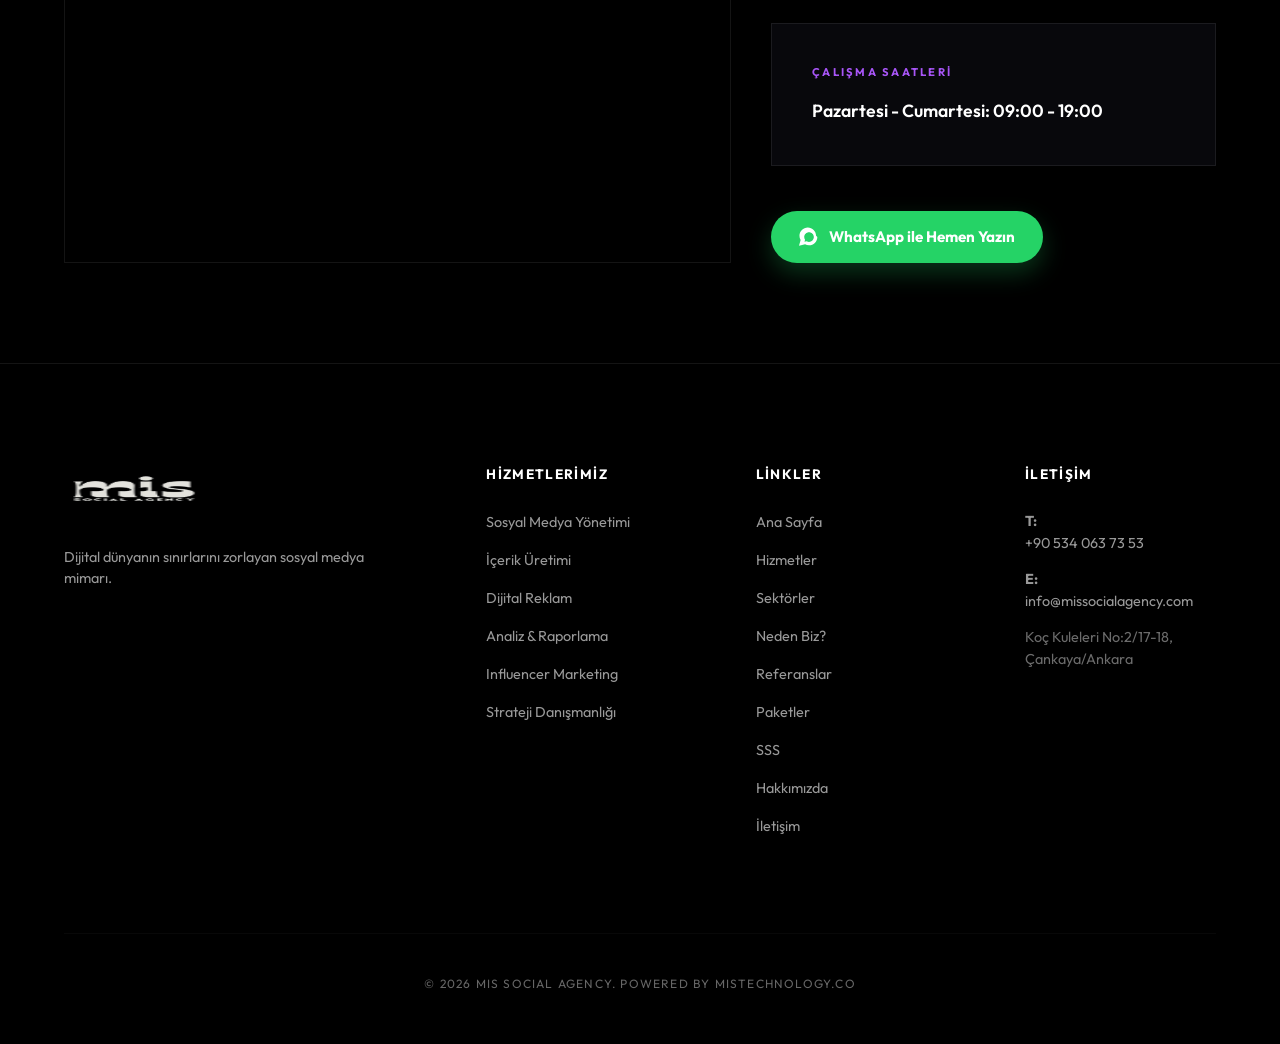
==== commit 889350d6: "Add files via upload" ====
--- a/index.html
+++ b/index.html
@@ -5,73 +5,250 @@
     <meta charset="UTF-8">
     <meta name="viewport" content="width=device-width, initial-scale=1.0">
     
-    <!-- SEO Optimization -->
-    <title>Mis Social Agency | Lider Sosyal Medya Ajansı & Dijital Pazarlama</title>
-    <meta name="description" content="Mis Social Agency, yenilikçi sosyal medya yönetimi, dijital pazarlama, video prodüksiyon ve reklam çözümleri sunan lider sosyal medya ajansıdır. Markanızı Google Ads ve Meta reklamlarıyla zirveye taşıyın.">
-    <meta name="keywords" content="sosyal medya ajansı, ankara sosyal medya ajansı, dijital pazarlama ajansı, sosyal medya yönetimi, kurumsal kimlik, video prodüksiyon, google ads reklam ajansı, meta reklamları">
+    <!-- Primary SEO Optimization -->
+    <title>Mis Social Agency | Ankara Sosyal Medya Ajansı & Dijital Pazarlama</title>
+    <meta name="description" content="Mis Social Agency; Ankara ve Türkiye genelinde profesyonel sosyal medya yönetimi, 4K/8K sinematik video prodüksiyonu, Reels çekimi, Meta ve Google Ads reklamları ile markanızı zirveye taşıyan yeni nesil ajanstır. Ücretsiz analiz için iletişime geçin.">
+    <meta name="keywords" content="ankara sosyal medya ajansı, sosyal medya ajansı, dijital pazarlama ajansı ankara, video prodüksiyon ankara, reels çekimi, instagram yönetimi, meta reklam ajansı, google ads reklam ajansı, kurumsal tanıtım filmi, çankaya sosyal medya ajansı, missocialagency, mis social agency ankara, sosyal medya yönetimi">
     <meta name="author" content="Mis Social Agency">
-    <meta name="robots" content="index, follow">
+    <meta name="robots" content="index, follow, max-image-preview:large, max-snippet:-1, max-video-preview:-1">
+    <meta name="google-site-verification" content="google824280c2d4fac5e5">
     <link rel="canonical" href="https://www.missocialagency.com/">
-
-    <!-- Open Graph (Facebook/LinkedIn) -->
+    
+    <!-- Alternate Language Hreflang Tags -->
+    <link rel="alternate" hreflang="tr" href="https://www.missocialagency.com/">
+    <link rel="alternate" hreflang="en" href="https://www.missocialagency.com/">
+    <link rel="alternate" hreflang="x-default" href="https://www.missocialagency.com/">
+
+    <!-- Geo & Local SEO Tags (Ankara, Çankaya, Koç Kuleleri) -->
+    <meta name="geo.region" content="TR-06">
+    <meta name="geo.placename" content="Ankara">
+    <meta name="geo.position" content="39.912668;32.803783">
+    <meta name="ICBM" content="39.912668, 32.803783">
+
+    <!-- Open Graph (Facebook / LinkedIn / WhatsApp) -->
     <meta property="og:type" content="website">
     <meta property="og:url" content="https://www.missocialagency.com/">
-    <meta property="og:title" content="Mis Social Agency | Premium Sosyal Medya Ajansı">
-    <meta property="og:description" content="Profesyonel sosyal medya yönetimi ve performans odaklı dijital pazarlama ile markanızı bir adım öne çıkarın.">
+    <meta property="og:site_name" content="Mis Social Agency">
+    <meta property="og:title" content="Mis Social Agency | Ankara Sosyal Medya Ajansı & Dijital Pazarlama">
+    <meta property="og:description" content="Profesyonel sosyal medya yönetimi, sinematik 4K video prodüksiyonu, Meta Ads ve Google Ads ile markanızı dijital dünyanın zirvesine taşıyın.">
     <meta property="og:image" content="https://www.missocialagency.com/logo.png">
+    <meta property="og:image:width" content="1200">
+    <meta property="og:image:height" content="630">
+    <meta property="og:image:alt" content="Mis Social Agency Logo ve Dijital Pazarlama Ajansı">
+    <meta property="og:locale" content="tr_TR">
+    <meta property="og:locale:alternate" content="en_US">
 
     <!-- Twitter Card -->
     <meta name="twitter:card" content="summary_large_image">
-    <meta name="twitter:title" content="Mis Social Agency | Premium Sosyal Medya Ajansı">
-    <meta name="twitter:description" content="Profesyonel sosyal medya yönetimi ve performans odaklı dijital pazarlama ile markanızı bir adım öne çıkarın.">
+    <meta name="twitter:url" content="https://www.missocialagency.com/">
+    <meta name="twitter:title" content="Mis Social Agency | Ankara Sosyal Medya Ajansı & Dijital Pazarlama">
+    <meta name="twitter:description" content="Profesyonel sosyal medya yönetimi, sinematik 4K video prodüksiyonu ve performans odaklı dijital reklam çözümleri.">
     <meta name="twitter:image" content="https://www.missocialagency.com/logo.png">
-
-    <!-- JSON-LD Schema Markup for Organization -->
+    <meta name="twitter:image:alt" content="Mis Social Agency">
+
+    <!-- JSON-LD Comprehensive Schema Graph (LocalBusiness, MarketingAgency, FAQPage, WebSite) -->
     <script type="application/ld+json">
     {
       "@context": "https://schema.org",
-      "@type": "Organization",
-      "name": "Mis Social Agency",
-      "url": "https://www.missocialagency.com",
-      "logo": "https://www.missocialagency.com/logo.png",
-      "contactPoint": {
-        "@type": "ContactPoint",
-        "telephone": "",
-        "contactType": "customer service",
-        "areaServed": "TR",
-        "availableLanguage": "Turkish"
-      },
-      "address": {
-        "@type": "PostalAddress",
-        "streetAddress": "Koç Kuleleri No:2/17-18",
-        "addressLocality": "Çankaya",
-        "addressRegion": "Ankara",
-        "addressCountry": "TR"
-      },
-      "sameAs": [
-        "https://www.instagram.com/missocialagency/"
+      "@graph": [
+        {
+          "@type": ["MarketingAgency", "LocalBusiness", "ProfessionalService"],
+          "@id": "https://www.missocialagency.com/#agency",
+          "name": "Mis Social Agency",
+          "alternateName": ["Mis Sosyal Medya Ajansı", "Mis Dijital Ajans", "Mis Agency"],
+          "url": "https://www.missocialagency.com/",
+          "logo": "https://www.missocialagency.com/logo.png",
+          "image": "https://www.missocialagency.com/logo.png",
+          "description": "Mis Social Agency, Ankara Koç Kuleleri merkezli; profesyonel sosyal medya yönetimi, 4K/8K sinematik video prodüksiyonu, Meta Ads ve Google Ads reklam yönetimi sunan yeni nesil dijital ajanstır.",
+          "telephone": "+905340637353",
+          "email": "info@missocialagency.com",
+          "priceRange": "₺₺",
+          "address": {
+            "@type": "PostalAddress",
+            "streetAddress": "Koç Kuleleri No:2/17-18",
+            "addressLocality": "Çankaya",
+            "addressRegion": "Ankara",
+            "postalCode": "06530",
+            "addressCountry": "TR"
+          },
+          "geo": {
+            "@type": "GeoCoordinates",
+            "latitude": 39.912668,
+            "longitude": 32.803783
+          },
+          "hasMap": "https://maps.google.com/?cid=1211110023608147286",
+          "openingHoursSpecification": [
+            {
+              "@type": "OpeningHoursSpecification",
+              "dayOfWeek": ["Monday", "Tuesday", "Wednesday", "Thursday", "Friday", "Saturday"],
+              "opens": "09:00",
+              "closes": "19:00"
+            }
+          ],
+          "sameAs": [
+            "https://www.instagram.com/missocialagency/"
+          ],
+          "areaServed": [
+            {
+              "@type": "City",
+              "name": "Ankara"
+            },
+            {
+              "@type": "City",
+              "name": "İstanbul"
+            },
+            {
+              "@type": "City",
+              "name": "İzmir"
+            },
+            {
+              "@type": "Country",
+              "name": "Türkiye"
+            }
+          ],
+          "aggregateRating": {
+            "@type": "AggregateRating",
+            "ratingValue": "4.9",
+            "reviewCount": "48",
+            "bestRating": "5",
+            "worstRating": "1"
+          },
+          "hasOfferCatalog": {
+            "@type": "OfferCatalog",
+            "name": "Sosyal Medya ve Dijital Pazarlama Hizmetleri",
+            "itemListElement": [
+              {
+                "@type": "Offer",
+                "itemOffered": {
+                  "@type": "Service",
+                  "name": "Sosyal Medya Yönetimi",
+                  "description": "Instagram, TikTok, LinkedIn hesap yönetimi, düzenli içerik üretimi, profil optimizasyonu ve etkileşim artırma stratejileri."
+                }
+              },
+              {
+                "@type": "Offer",
+                "itemOffered": {
+                  "@type": "Service",
+                  "name": "Sinematik Video Prodüksiyon & Reels Çekimi",
+                  "description": "4K/8K kamera ekipmanları, stüdyo ve mekan çekimleri, dinamik kurgu ve viral Reels/TikTok video üretimi."
+                }
+              },
+              {
+                "@type": "Offer",
+                "itemOffered": {
+                  "@type": "Service",
+                  "name": "Meta ve Google Ads Performans Reklamcılığı",
+                  "description": "ROAS odaklı Meta (Instagram & Facebook) ve Google Ads arama ağı ile dönüşüm kampanyaları."
+                }
+              },
+              {
+                "@type": "Offer",
+                "itemOffered": {
+                  "@type": "Service",
+                  "name": "Influencer Marketing & Marka İş Birlikleri",
+                  "description": "Hedef kitleye özel nano, mikro ve makro influencer eşleştirmeleri ve kampanya yönetimi."
+                }
+              },
+              {
+                "@type": "Offer",
+                "itemOffered": {
+                  "@type": "Service",
+                  "name": "Kurumsal Kimlik & Kreatif Marka Mimarisi",
+                  "description": "Logo, kurumsal renk paleti, tipografi, sosyal medya ızgara şablonları ve marka konumlandırma."
+                }
+              }
+            ]
+          }
+        },
+        {
+          "@type": "WebSite",
+          "@id": "https://www.missocialagency.com/#website",
+          "url": "https://www.missocialagency.com/",
+          "name": "Mis Social Agency",
+          "description": "Ankara Sosyal Medya Ajansı & Dijital Pazarlama",
+          "publisher": {
+            "@id": "https://www.missocialagency.com/#agency"
+          },
+          "inLanguage": ["tr-TR", "en-US"]
+        },
+        {
+          "@type": "FAQPage",
+          "@id": "https://www.missocialagency.com/#faq",
+          "mainEntity": [
+            {
+              "@type": "Question",
+              "name": "Mis Social Agency hangi hizmetleri sunmaktadır?",
+              "acceptedAnswer": {
+                "@type": "Answer",
+                "text": "Mis Social Agency; profesyonel sosyal medya yönetimi (Instagram, TikTok, LinkedIn, YouTube), 4K ve 8K sinematik video prodüksiyonu, Reels/TikTok çekimleri, Meta Ads (Facebook & Instagram) ve Google Ads reklam yönetimi, influencer marketing, kurumsal kimlik tasarımı ve veri odaklı dijital büyüme danışmanlığı sunmaktadır."
+              }
+            },
+            {
+              "@type": "Question",
+              "name": "Ankara'da yerinde video ve fotoğraf çekimi yapıyor musunuz?",
+              "acceptedAnswer": {
+                "@type": "Answer",
+                "text": "Evet. Ankara Koç Kuleleri merkezli ekibimiz, kendi profesyonel sinema kameraları, ışık sistemleri ve ses ekipmanlarıyla markanızın lokasyonunda veya anlaşmalı stüdyolarda düzenli çekimler gerçekleştirir."
+              }
+            },
+            {
+              "@type": "Question",
+              "name": "Sosyal medya yönetimi ve reklam danışmanlığı fiyatları nasıl belirlenir?",
+              "acceptedAnswer": {
+                "@type": "Answer",
+                "text": "Fiyatlandırmalar; markanızın ihtiyaç duyduğu platform sayısı, aylık video çekim ve içerik adedi, prodüksiyon kapsamı ve reklam yönetim bütçesine göre şeffaf paketler (Başlangıç, Profesyonel ve Kurumsal) halinde belirlenir."
+              }
+            },
+            {
+              "@type": "Question",
+              "name": "Çalışmaya başladıktan sonra ne kadar sürede sonuç alırız?",
+              "acceptedAnswer": {
+                "@type": "Answer",
+                "text": "İlk ay içerisinde profil optimizasyonu, yeni görsel kimlik lansmanı ve ilk viral video serileri yayına girer. Organik etkileşim ilk haftalardan itibaren gözlemlenirken, Meta ve Google reklamlarında optimize edilmiş dönüşüm ve müşteri kazanımı 15-30 gün içinde istikrarlı hale gelir."
+              }
+            },
+            {
+              "@type": "Question",
+              "name": "Hangi sektörlere özel sosyal medya ve prodüksiyon hizmeti veriyorsunuz?",
+              "acceptedAnswer": {
+                "@type": "Answer",
+                "text": "Güzellik merkezleri ve klinikler, restoran ve gastronomi markaları, lüks gayrimenkul ve konut projeleri, e-ticaret ve moda markaları, spor salonları ile kurumsal B2B firmalar başta olmak üzere birçok sektöre özel niş stratejiler geliştiriyoruz."
+              }
+            },
+            {
+              "@type": "Question",
+              "name": "Ücretsiz analiz hizmeti neleri kapsıyor?",
+              "acceptedAnswer": {
+                "@type": "Answer",
+                "text": "Mevcut sosyal medya hesaplarınızın tasarımı, etkileşim oranları, hedef kitle uyumu, rakiplerinizle karşılaştırması ve reklam potansiyelinizin detaylı uzman incelemesini içerir. Tamamen ücretsiz ve taahhütsüzdür."
+              }
+            }
+          ]
+        }
       ]
     }
     </script>
 
     <!-- Google Ads / Analytics Tag (Placeholder) -->
-    <!-- Bu kısmı Google Ads hesabınızdan aldığınız kod ile değiştirmelisiniz -->
     <script async src="https://www.googletagmanager.com/gtag/js?id=AW-XXXXXXX"></script>
     <script>
       window.dataLayer = window.dataLayer || [];
       function gtag(){dataLayer.push(arguments);}
       gtag('js', new Date());
-      gtag('config', 'AW-XXXXXXX'); // Google Ads Dönüşüm Kimliği
-      gtag('config', 'G-XXXXXXX');  // Google Analytics Kimliği
+      gtag('config', 'AW-XXXXXXX');
+      gtag('config', 'G-XXXXXXX');
     </script>
 
-    <!-- Google Fonts -->
+    <!-- Google Fonts Preconnect & Stylesheet -->
     <link rel="preconnect" href="https://fonts.googleapis.com">
     <link rel="preconnect" href="https://fonts.gstatic.com" crossorigin>
-    <link href="https://fonts.googleapis.com/css2?family=Outfit:wght@300;400;500;700;800;900&display=swap" rel="stylesheet">
+    <link href="https://fonts.googleapis.com/css2?family=Outfit:wght@300;400;500;600;700;800;900&display=swap" rel="stylesheet">
     
+    <!-- Favicon & PWA Manifest -->
     <link rel="icon" type="image/png" href="logo.png">
     <link rel="apple-touch-icon" href="logo.png">
+    <link rel="manifest" href="site.webmanifest">
+    <meta name="theme-color" content="#000000">
     <meta name="apple-mobile-web-app-capable" content="yes">
     <meta name="apple-mobile-web-app-status-bar-style" content="black-translucent">
     <link rel="stylesheet" href="style.css">
@@ -80,25 +257,34 @@
 <body>
 
     <!-- Lightbox Modal -->
-    <div id="videoLightbox" class="lightbox">
-        <span class="close-lightbox">X</span>
+    <div id="videoLightbox" class="lightbox" aria-hidden="true" role="dialog">
+        <span class="close-lightbox" aria-label="Kapat">&times;</span>
         <div class="lightbox-content">
             <video id="lightboxVideo" controls autoplay muted></video>
         </div>
     </div>
 
+    <!-- Main Navigation Header -->
     <header id="main-header">
         <div class="container nav-premium">
             <div class="logo">
-                <a href="#"><img src="logo.png" alt="Mis Social Agency Logo" id="header-logo"></a>
-            </div>
-
-            <ul class="nav-links">
-                <li><a href="#about" data-i18n="nav_about">Hakkımızda</a></li>
-                <li><a href="#services" data-i18n="nav_services">Hizmetlerimiz</a></li>
-                <li><a href="#work" data-i18n="nav_references">Referanslar</a></li>
-                <li><a href="#contact" data-i18n="nav_contact">İletişim</a></li>
-            </ul>
+                <a href="#home" aria-label="Mis Social Agency Ana Sayfa">
+                    <img src="logo.png" alt="Mis Social Agency Logo" id="header-logo" width="120" height="40">
+                </a>
+            </div>
+
+            <nav aria-label="Ana Menü">
+                <ul class="nav-links">
+                    <li><a href="#about" data-i18n="nav_about">Hakkımızda</a></li>
+                    <li><a href="#services" data-i18n="nav_services">Hizmetlerimiz</a></li>
+                    <li><a href="#sectors" data-i18n="nav_sectors">Sektörler</a></li>
+                    <li><a href="#why-us" data-i18n="nav_why_us">Neden Biz?</a></li>
+                    <li><a href="#work" data-i18n="nav_references">Referanslar</a></li>
+                    <li><a href="#pricing" data-i18n="nav_pricing">Paketler</a></li>
+                    <li><a href="#faq" data-i18n="nav_faq">SSS</a></li>
+                    <li><a href="#contact" data-i18n="nav_contact">İletişim</a></li>
+                </ul>
+            </nav>
 
             <div class="nav-ctas-capsule">
                 <a href="#contact" class="nav-cta-text" data-i18n="nav_free_audit">Ücretsiz Analiz</a>
@@ -106,10 +292,10 @@
                     <span data-i18n="btn_request">Teklif Al</span>
                     <span class="dot"></span>
                 </a>
-                <button id="lang-switch" class="lang-btn">EN</button>
-            </div>
-
-            <div class="menu-toggle" id="mobile-menu">
+                <button id="lang-switch" class="lang-btn" aria-label="Dili Değiştir">EN</button>
+            </div>
+
+            <div class="menu-toggle" id="mobile-menu" aria-label="Mobil Menüyü Aç/Kapat">
                 <span class="bar"></span>
                 <span class="bar"></span>
                 <span class="bar"></span>
@@ -118,10 +304,15 @@
     </header>
 
     <main>
+        <!-- Hero Section -->
         <section class="hero visible" id="home">
             <div class="hero-overlay"></div>
             <div class="container hero-content">
-                <h1 class="reveal-text" data-i18n="hero_title">SINIRLARI <br><span class="gradient-text">ZORLAYAN</span> DİJİTAL <br>VİZYON.</h1>
+                <div class="hero-badge">
+                    <span class="badge-dot"></span>
+                    <span data-i18n="hero_badge_text">Ankara Sosyal Medya & Sinematik Prodüksiyon Ajansı</span>
+                </div>
+                <h1 class="reveal-text" data-i18n="hero_title">SINIRLARI <br>ZORLAYAN DİJİTAL <br>VİZYON.</h1>
                 <p class="reveal-text" data-i18n="hero_subtitle">Mis Social Agency, markanızı dijital dünyanın zirvesine taşıyan prodüksiyon ve sosyal medya mimarisini birleştirir.</p>
                 <div class="hero-btns reveal-text">
                     <a href="#pricing" class="btn" data-i18n="hero_btn_pricing">Paketleri İncele</a>
@@ -131,7 +322,7 @@
         </section>
 
         <!-- Stats Section -->
-        <section class="stats-section container">
+        <section class="stats-section container" aria-label="Başarı İstatistiklerimiz">
             <div class="stats-grid">
                 <div class="stat-item">
                     <h2 class="counter" data-target="1000">0</h2>
@@ -152,23 +343,187 @@
             </div>
         </section>
 
-        <!-- Brands Marquee -->
-        <section class="brands-marquee-section">
+        <!-- Brands Marquee Section -->
+        <section class="brands-marquee-section" aria-label="Birlikte Çalıştığımız Markalar">
             <div class="marquee-content">
                 <div class="marquee-track">
-                    <a href="https://www.esinvest.com.tr/" target="_blank"><img src="logo.jpg" alt="Brand 1"></a>
-                    <a href="https://harmonyluxbeauty.com/" target="_blank"><img src="logo2.jpg" alt="Brand 2"></a>
-                    <img src="logo3.jpg" alt="Brand 3">
-                    <a href="https://88studiokeratin.com/" target="_blank"><img src="logo4.png" alt="Brand 4"></a>
-                    <a href="https://kadinlarinsesidernegi.com/" target="_blank"><img src="logo5.jpeg" alt="Brand 5"></a>
-                    <a href="https://perfumesoft.com/" target="_blank"><img src="logo6.png" alt="Brand 6"></a>
+                    <img src="ref-1.jpg" alt="Mis Social Agency Marka Referansı 1" loading="lazy">
+                    <img src="ref-2.jpg" alt="Mis Social Agency Marka Referansı 2" loading="lazy">
+                    <img src="ref-3.jpg" alt="Mis Social Agency Marka Referansı 3" loading="lazy">
+                    <img src="ref-4.jpg" alt="Mis Social Agency Marka Referansı 4" loading="lazy">
+                    <img src="ref-5.jpg" alt="Mis Social Agency Marka Referansı 5" loading="lazy">
+                    <img src="ref-6.jpg" alt="Mis Social Agency Marka Referansı 6" loading="lazy">
+                    <img src="ref-7.jpg" alt="Mis Social Agency Marka Referansı 7" loading="lazy">
+                    <img src="ref-8.jpg" alt="Mis Social Agency Marka Referansı 8" loading="lazy">
+                    <img src="ref-9.jpg" alt="Mis Social Agency Marka Referansı 9" loading="lazy">
+                    <img src="ref-10.jpg" alt="Mis Social Agency Marka Referansı 10" loading="lazy">
+                    <img src="ref-11.png" alt="Mis Social Agency Marka Referansı 11" loading="lazy">
                     <!-- Repeat for infinite loop -->
-                    <a href="https://www.esinvest.com.tr/" target="_blank"><img src="logo.jpg" alt="Brand 1"></a>
-                    <a href="https://harmonyluxbeauty.com/" target="_blank"><img src="logo2.jpg" alt="Brand 2"></a>
-                    <img src="logo3.jpg" alt="Brand 3">
-                    <a href="https://88studiokeratin.com/" target="_blank"><img src="logo4.png" alt="Brand 4"></a>
-                    <a href="https://kadinlarinsesidernegi.com/" target="_blank"><img src="logo5.jpeg" alt="Brand 5"></a>
-                    <a href="https://perfumesoft.com/" target="_blank"><img src="logo6.png" alt="Brand 6"></a>
+                    <img src="ref-1.jpg" alt="Mis Social Agency Marka Referansı 1" loading="lazy">
+                    <img src="ref-2.jpg" alt="Mis Social Agency Marka Referansı 2" loading="lazy">
+                    <img src="ref-3.jpg" alt="Mis Social Agency Marka Referansı 3" loading="lazy">
+                    <img src="ref-4.jpg" alt="Mis Social Agency Marka Referansı 4" loading="lazy">
+                    <img src="ref-5.jpg" alt="Mis Social Agency Marka Referansı 5" loading="lazy">
+                    <img src="ref-6.jpg" alt="Mis Social Agency Marka Referansı 6" loading="lazy">
+                    <img src="ref-7.jpg" alt="Mis Social Agency Marka Referansı 7" loading="lazy">
+                    <img src="ref-8.jpg" alt="Mis Social Agency Marka Referansı 8" loading="lazy">
+                    <img src="ref-9.jpg" alt="Mis Social Agency Marka Referansı 9" loading="lazy">
+                    <img src="ref-10.jpg" alt="Mis Social Agency Marka Referansı 10" loading="lazy">
+                    <img src="ref-11.png" alt="Mis Social Agency Marka Referansı 11" loading="lazy">
+                </div>
+            </div>
+        </section>
+
+        <!-- Services Section -->
+        <section id="services" class="container">
+            <div class="section-header">
+                <h2 class="gradient-text" data-i18n="services_title">Hizmetlerimiz</h2>
+                <div class="line"></div>
+            </div>
+
+            <div class="services-advanced-grid">
+                <div class="service-advanced-card">
+                    <div class="card-num">01</div>
+                    <h3 data-i18n="ser_1_title">Sosyal Medya Yönetimi</h3>
+                    <p data-i18n="ser_1_desc">Instagram, Facebook, Twitter ve LinkedIn hesaplarınızı profesyonel olarak yönetiyoruz.</p>
+                </div>
+                <div class="service-advanced-card">
+                    <div class="card-num">02</div>
+                    <h3 data-i18n="ser_2_title">İçerik Üretimi</h3>
+                    <p data-i18n="ser_2_desc">Markanıza özel yaratıcı içerikler üretiyoruz. Video prodüksiyon ve fotoğraf çekimi.</p>
+                </div>
+                <div class="service-advanced-card">
+                    <div class="card-num">03</div>
+                    <h3 data-i18n="ser_3_title">Dijital Reklam</h3>
+                    <p data-i18n="ser_3_desc">Google ve Meta Ads platformlarında etkili reklam kampanyaları yönetiyoruz.</p>
+                </div>
+                <div class="service-advanced-card">
+                    <div class="card-num">04</div>
+                    <h3 data-i18n="ser_4_title">Analiz & Raporlama</h3>
+                    <p data-i18n="ser_4_desc">Detaylı performans analizleri ile başarınızı ölçüyoruz.</p>
+                </div>
+                <div class="service-advanced-card">
+                    <div class="card-num">05</div>
+                    <h3 data-i18n="ser_5_title">Influencer Marketing</h3>
+                    <p data-i18n="ser_5_desc">Markanıza uygun stratejik iş birlikleri organize ediyoruz.</p>
+                </div>
+                <div class="service-advanced-card">
+                    <div class="card-num">06</div>
+                    <h3 data-i18n="ser_6_title">Strateji Danışmanlığı</h3>
+                    <p data-i18n="ser_6_desc">Markanız için özel büyüme stratejileri geliştiriyoruz.</p>
+                </div>
+            </div>
+        </section>
+
+        <!-- Sectors / Sektörel Uzmanlıklar Section (SEO & GEO Targeted) -->
+        <section id="sectors" class="container">
+            <div class="section-header center">
+                <h2 class="gradient-text" data-i18n="sectors_title">Sektörel Uzmanlıklarımız</h2>
+                <p class="section-subtitle" data-i18n="sectors_subtitle">Her sektörün dinamiği farklıdır. Markanızın hedef kitlesine özel kurgulanmış stratejiler ve sinematik çekimler.</p>
+                <div class="line"></div>
+            </div>
+
+            <div class="sectors-grid">
+                <div class="sector-card">
+                    <h3 data-i18n="sec_1_title">Güzellik & Medikal Estetik</h3>
+                    <p data-i18n="sec_1_desc">Klinikler ve güzellik merkezleri için randevu odaklı Reels videoları, uzman tanıtımları ve dönüşüm sağlayan Meta reklamları.</p>
+                    <div class="sector-tags">
+                        <span class="sector-tag">Reels Çekimi</span>
+                        <span class="sector-tag">Randevu Kampanyası</span>
+                        <span class="sector-tag">Lokal Reklam</span>
+                    </div>
+                </div>
+
+                <div class="sector-card">
+                    <h3 data-i18n="sec_2_title">Restoran & Gastronomi</h3>
+                    <p data-i18n="sec_2_desc">İştah kabartan sinematik lezzet videoları, mekan atmosferi çekimleri ve lokasyon bazlı yerel müşteri çekme stratejisi.</p>
+                    <div class="sector-tags">
+                        <span class="sector-tag">Sinematik Yemek</span>
+                        <span class="sector-tag">Mekan Tanıtımı</span>
+                        <span class="sector-tag">Viral İçerik</span>
+                    </div>
+                </div>
+
+                <div class="sector-card">
+                    <h3 data-i18n="sec_3_title">Lüks Gayrimenkul & Emlak</h3>
+                    <p data-i18n="sec_3_desc">Prestijli konut ve ticari projeler için 4K drone çekimleri, mimari video turları ve yüksek bütçeli yatırımcı hedeflemesi.</p>
+                    <div class="sector-tags">
+                        <span class="sector-tag">4K Drone</span>
+                        <span class="sector-tag">Lüks Portföy</span>
+                        <span class="sector-tag">Yatırımcı Ağı</span>
+                    </div>
+                </div>
+
+                <div class="sector-card">
+                    <h3 data-i18n="sec_4_title">E-Ticaret & Moda</h3>
+                    <p data-i18n="sec_4_desc">Yüksek ROAS hedefli ürün katalog çekimleri, trend Reels prodüksiyonları ve Google / TikTok / Meta satış kampanyaları.</p>
+                    <div class="sector-tags">
+                        <span class="sector-tag">Katalog Çekimi</span>
+                        <span class="sector-tag">ROAS Reklamı</span>
+                        <span class="sector-tag">TikTok Trendleri</span>
+                    </div>
+                </div>
+
+                <div class="sector-card">
+                    <h3 data-i18n="sec_5_title">Spor & Fitness</h3>
+                    <p data-i18n="sec_5_desc">Yüksek tempolu motivasyon videoları, antrenör içerikleri ve spor salonu üyeliklerini artıran dijital huniler.</p>
+                    <div class="sector-tags">
+                        <span class="sector-tag">Motivasyon Filmi</span>
+                        <span class="sector-tag">Üye Kazanımı</span>
+                        <span class="sector-tag">Dinamik Kurgu</span>
+                    </div>
+                </div>
+
+                <div class="sector-card">
+                    <h3 data-i18n="sec_6_title">Kurumsal & B2B Firmalar</h3>
+                    <p data-i18n="sec_6_desc">LinkedIn odaklı kurumsal itibar yönetimi, CEO & lider iletişimi ve B2B müşteri kazanımı için profesyonel içerik mimarisi.</p>
+                    <div class="sector-tags">
+                        <span class="sector-tag">LinkedIn Büyümesi</span>
+                        <span class="sector-tag">Lider İletişimi</span>
+                        <span class="sector-tag">B2B Lead</span>
+                    </div>
+                </div>
+            </div>
+        </section>
+
+        <!-- Why Mis Social Agency Section -->
+        <section id="why-us" class="container">
+            <div class="section-header center">
+                <h2 class="gradient-text" data-i18n="why_title">Neden Mis Social Agency?</h2>
+                <p class="section-subtitle" data-i18n="why_subtitle">Standart ajans kalıplarını kırıyoruz. Sadece gönderi paylaşmıyor, markanızı dijitalde bir arzu nesnesine dönüştürüyoruz.</p>
+                <div class="line"></div>
+            </div>
+
+            <div class="why-us-grid">
+                <div class="why-us-card">
+                    <div class="why-us-number">01</div>
+                    <h3 data-i18n="why_1_title">Sinematik 4K/8K Prodüksiyon</h3>
+                    <p data-i18n="why_1_desc">Telefon çekimi değil; sinema kameraları, profesyonel ışık ve ses ekipmanlarıyla markanızı Hollywood standartlarında görselleştiriyoruz.</p>
+                </div>
+                <div class="why-us-card">
+                    <div class="why-us-number">02</div>
+                    <h3 data-i18n="why_2_title">Veri ve Algoritma Hakimiyeti</h3>
+                    <p data-i18n="why_2_desc">Instagram, TikTok ve Meta Ads algoritmalarının en son güncellemelerini test ederek içeriklerinizin keşfete ve hedef kitleye düşmesini sağlıyoruz.</p>
+                </div>
+                <div class="why-us-card">
+                    <div class="why-us-number">03</div>
+                    <h3 data-i18n="why_3_title">Şeffaf Haftalık Raporlama</h3>
+                    <p data-i18n="why_3_desc">Karmaşık terimler yok; net büyüme oranları, harcanan reklam bütçesi, kazanılan müşteri sayısı ve detaylı getiri (ROI) tablosu.</p>
+                </div>
+                <div class="why-us-card">
+                    <div class="why-us-number">04</div>
+                    <h3 data-i18n="why_4_title">Koç Kuleleri Ankara Merkezi</h3>
+                    <p data-i18n="why_4_desc">Prestijli merkezimizde ekibimizle yüz yüze strateji toplantıları, hızlı saha çekimleri ve birebir müşteri temsilcisi desteği.</p>
+                </div>
+                <div class="why-us-card">
+                    <div class="why-us-number">05</div>
+                    <h3 data-i18n="why_5_title">%100 Orijinal Marka Stratejisi</h3>
+                    <p data-i18n="why_5_desc">Kopyala-yapıştır şablonlar kullanmıyoruz. Her markaya özel pazar ve rakip analizi yaparak sektörel liderlik inşa ediyoruz.</p>
+                </div>
+                <div class="why-us-card">
+                    <div class="why-us-number">06</div>
+                    <h3 data-i18n="why_6_title">Performans ve Satış Odaklılık</h3>
+                    <p data-i18n="why_6_desc">Sadece beğeni değil; ciro, satış, form doldurma ve randevu getiren yüksek dönüşümlü reklam ve satış tünelleri kuruyoruz.</p>
                 </div>
             </div>
         </section>
@@ -264,47 +619,6 @@
                         <h3 data-i18n="work_5_cat">EMLAK VİRAL</h3>
                         <p data-i18n="work_5_desc">Lüks Konut Tanıtımı</p>
                     </div>
-                </div>
-            </div>
-        </section>
-
-        <!-- Services Section -->
-        <section id="services" class="container">
-            <div class="section-header">
-                <h2 class="gradient-text" data-i18n="services_title">Hizmetlerimiz</h2>
-                <div class="line"></div>
-            </div>
-
-            <div class="services-advanced-grid">
-                <div class="service-advanced-card">
-                    <div class="card-num">01</div>
-                    <h3 data-i18n="ser_1_title">Sosyal Medya Yönetimi</h3>
-                    <p data-i18n="ser_1_desc">Instagram, Facebook, Twitter ve LinkedIn hesaplarınızı profesyonel olarak yönetiyoruz.</p>
-                </div>
-                <div class="service-advanced-card">
-                    <div class="card-num">02</div>
-                    <h3 data-i18n="ser_2_title">İçerik Üretimi</h3>
-                    <p data-i18n="ser_2_desc">Markanıza özel yaratıcı içerikler üretiyoruz. Video prodüksiyon ve fotoğraf çekimi.</p>
-                </div>
-                <div class="service-advanced-card">
-                    <div class="card-num">03</div>
-                    <h3 data-i18n="ser_3_title">Dijital Reklam</h3>
-                    <p data-i18n="ser_3_desc">Google ve Meta Ads platformlarında etkili reklam kampanyaları yönetiyoruz.</p>
-                </div>
-                <div class="service-advanced-card">
-                    <div class="card-num">04</div>
-                    <h3 data-i18n="ser_4_title">Analiz & Raporlama</h3>
-                    <p data-i18n="ser_4_desc">Detaylı performans analizleri ile başarınızı ölçüyoruz.</p>
-                </div>
-                <div class="service-advanced-card">
-                    <div class="card-num">05</div>
-                    <h3 data-i18n="ser_5_title">Influencer Marketing</h3>
-                    <p data-i18n="ser_5_desc">Markanıza uygun stratejik iş birlikleri organize ediyoruz.</p>
-                </div>
-                <div class="service-advanced-card">
-                    <div class="card-num">06</div>
-                    <h3 data-i18n="ser_6_title">Strateji Danışmanlığı</h3>
-                    <p data-i18n="ser_6_desc">Markanız için özel büyüme stratejileri geliştiriyoruz.</p>
                 </div>
             </div>
         </section>
@@ -347,7 +661,7 @@
         </section>
 
         <!-- About Us Section -->
-        <section id="about" class="about-section conatiner">
+        <section id="about" class="about-section container">
             <div class="container about-grid">
                 <div class="about-content">
                     <div class="about-header">
@@ -357,7 +671,7 @@
                     <p data-i18n="about_desc_2">Kreatif yaklaşımımız ve sektör dinamiklerine hakim ekibimizle, her ölçekten markanın dijital hedeflerine ulaşmasına destek oluyoruz.</p>
                 </div>
                 <div class="about-image">
-                    <img src="1.png" alt="About Mis Social Agency">
+                    <img src="1.png" alt="Mis Social Agency Çankaya Ankara Ofisi ve Ekibi" loading="lazy">
                 </div>
             </div>
         </section>
@@ -433,6 +747,77 @@
                 </div>
             </div>
         </section>
+
+        <!-- FAQ Section (Accordions for SEO & GEO Q&A) -->
+        <section id="faq" class="faq-section container">
+            <div class="section-header center">
+                <h2 class="gradient-text" data-i18n="faq_title">Sıkça Sorulan Sorular</h2>
+                <p class="section-subtitle" data-i18n="faq_subtitle">Merak ettiğiniz her şey; şeffaf süreçler, çalışma modelleri ve garantili büyüme yaklaşımımız.</p>
+                <div class="line"></div>
+            </div>
+
+            <div class="faq-accordion">
+                <div class="faq-item">
+                    <button class="faq-question" type="button" aria-expanded="false">
+                        <span data-i18n="faq_q1">Mis Social Agency hangi hizmetleri sunmaktadır?</span>
+                        <span class="faq-icon">+</span>
+                    </button>
+                    <div class="faq-answer">
+                        <p data-i18n="faq_a1">Mis Social Agency; profesyonel sosyal medya yönetimi (Instagram, TikTok, LinkedIn, YouTube), 4K ve 8K sinematik video prodüksiyonu, Reels/TikTok çekimleri, Meta Ads (Facebook & Instagram) ve Google Ads reklam yönetimi, influencer marketing, kurumsal kimlik tasarımı ve veri odaklı dijital büyüme danışmanlığı sunmaktadır.</p>
+                    </div>
+                </div>
+
+                <div class="faq-item">
+                    <button class="faq-question" type="button" aria-expanded="false">
+                        <span data-i18n="faq_q2">Ankara'da yerinde video ve fotoğraf çekimi yapıyor musunuz?</span>
+                        <span class="faq-icon">+</span>
+                    </button>
+                    <div class="faq-answer">
+                        <p data-i18n="faq_a2">Evet. Ankara Koç Kuleleri merkezli ekibimiz, kendi profesyonel sinema kameraları, ışık sistemleri ve ses ekipmanlarıyla markanızın lokasyonunda veya anlaşmalı stüdyolarda düzenli çekimler gerçekleştirir.</p>
+                    </div>
+                </div>
+
+                <div class="faq-item">
+                    <button class="faq-question" type="button" aria-expanded="false">
+                        <span data-i18n="faq_q3">Sosyal medya yönetimi ve reklam danışmanlığı fiyatları nasıl belirlenir?</span>
+                        <span class="faq-icon">+</span>
+                    </button>
+                    <div class="faq-answer">
+                        <p data-i18n="faq_a3">Fiyatlandırmalar; markanızın ihtiyaç duyduğu platform sayısı, aylık video çekim ve içerik adedi, prodüksiyon kapsamı ve reklam yönetim bütçesine göre şeffaf paketler (Başlangıç, Profesyonel ve Kurumsal) halinde belirlenir.</p>
+                    </div>
+                </div>
+
+                <div class="faq-item">
+                    <button class="faq-question" type="button" aria-expanded="false">
+                        <span data-i18n="faq_q4">Çalışmaya başladıktan sonra ne kadar sürede sonuç alırız?</span>
+                        <span class="faq-icon">+</span>
+                    </button>
+                    <div class="faq-answer">
+                        <p data-i18n="faq_a4">İlk ay içerisinde profil optimizasyonu, yeni görsel kimlik lansmanı ve ilk viral video serileri yayına girer. Organik etkileşim ilk haftalardan itibaren gözlemlenirken, Meta ve Google reklamlarında optimize edilmiş dönüşüm ve müşteri kazanımı 15-30 gün içinde istikrarlı hale gelir.</p>
+                    </div>
+                </div>
+
+                <div class="faq-item">
+                    <button class="faq-question" type="button" aria-expanded="false">
+                        <span data-i18n="faq_q5">Hangi sektörlere özel sosyal medya ve prodüksiyon hizmeti veriyorsunuz?</span>
+                        <span class="faq-icon">+</span>
+                    </button>
+                    <div class="faq-answer">
+                        <p data-i18n="faq_a5">Güzellik merkezleri ve klinikler, restoran ve gastronomi markaları, lüks gayrimenkul ve konut projeleri, e-ticaret ve moda markaları, spor salonları ile kurumsal B2B firmalar başta olmak üzere birçok sektöre özel niş stratejiler geliştiriyoruz.</p>
+                    </div>
+                </div>
+
+                <div class="faq-item">
+                    <button class="faq-question" type="button" aria-expanded="false">
+                        <span data-i18n="faq_q6">Ücretsiz analiz hizmeti neleri kapsıyor?</span>
+                        <span class="faq-icon">+</span>
+                    </button>
+                    <div class="faq-answer">
+                        <p data-i18n="faq_a6">Mevcut sosyal medya hesaplarınızın tasarımı, etkileşim oranları, hedef kitle uyumu, rakiplerinizle karşılaştırması ve reklam potansiyelinizin detaylı uzman incelemesini içerir. Tamamen ücretsiz ve taahhütsüzdür.</p>
+                    </div>
+                </div>
+            </div>
+        </section>
         
         <!-- Contact Section -->
         <section id="contact" class="container contact-section">
@@ -441,27 +826,41 @@
             </div>
             <div class="contact-grid">
                 <div class="contact-map-side">
-                    <iframe src="https://www.google.com/maps/embed?pb=!1m18!1m12!1m3!1d3060.2836395119775!2d32.8037832!3d39.9126683!2m3!1f0!2f0!3f0!3m2!1i1024!2i768!4f13.1!3m3!1m2!1s0x14d348b24d0d5bd3%3A0x10c842d2b3be1d6!2sKo%C3%A7%20Kuleleri!5e0!3m2!1str!2str!4v1775597456309!5m2!1str!2str" width="100%" height="450" style="border:0;" allowfullscreen="" loading="lazy"></iframe>
+                    <iframe src="https://www.google.com/maps/embed?pb=!1m18!1m12!1m3!1d3060.2836395119775!2d32.8037832!3d39.9126683!2m3!1f0!2f0!3f0!3m2!1i1024!2i768!4f13.1!3m3!1m2!1s0x14d348b24d0d5bd3%3A0x10c842d2b3be1d6!2sKo%C3%A7%20Kuleleri!5e0!3m2!1str!2str!4v1775597456309!5m2!1str!2str" width="100%" height="450" style="border:0;" allowfullscreen="" loading="lazy" title="Mis Social Agency Koç Kuleleri Ankara Konumu"></iframe>
                 </div>
                 <div class="contact-details-side">
-
                     <div class="detail-box">
                         <h3 data-i18n="contact_phone">TELEFON</h3>
-                        <p>+90 534 063 73 53</p>
+                        <p><a href="tel:+905340637353" class="contact-link">+90 534 063 73 53</a></p>
+                    </div>
+                    <div class="detail-box">
+                        <h3 data-i18n="contact_email">E-POSTA</h3>
+                        <p><a href="mailto:info@missocialagency.com" class="contact-link">info@missocialagency.com</a></p>
                     </div>
                     <div class="detail-box">
                         <h3 data-i18n="contact_address">ADRES</h3>
                         <p data-i18n="contact_addr_val">Koç Kuleleri No:2/17-18, Çankaya/Ankara</p>
                     </div>
+                    <div class="detail-box">
+                        <h3 data-i18n="contact_hours">ÇALIŞMA SAATLERİ</h3>
+                        <p data-i18n="contact_hours_val">Pazartesi - Cumartesi: 09:00 - 19:00</p>
+                    </div>
+                    <a href="https://wa.me/905340637353?text=Merhaba,%20Mis%20Social%20Agency%20sosyal%20medya%20ve%20dijital%20pazarlama%20hizmetleriniz%20hakk%C4%B1nda%20bilgi%20almak%20istiyorum." target="_blank" rel="noopener noreferrer" class="contact-whatsapp-btn">
+                        <svg viewBox="0 0 24 24" aria-hidden="true" width="20" height="20" fill="currentColor">
+                            <path d="M12.031 6.172c-3.181 0-5.767 2.586-5.768 5.766-.001 1.298.38 2.27 1.019 3.287l-.711 2.598 2.664-.698c.99.54 1.782.78 2.796.78 3.183 0 5.769-2.587 5.77-5.767 0-3.181-2.587-5.766-5.77-5.766zm9.969 5.766c0 5.508-4.482 9.99-9.969 9.99-1.688 0-3.32-.423-4.767-1.226l-7.264 1.906 1.942-7.079c-.899-1.492-1.38-3.21-1.38-4.991 0-5.508 4.482-9.99 9.969-9.99 5.487 0 9.969 4.482 9.969 9.99z"/>
+                        </svg>
+                        <span data-i18n="contact_whatsapp_btn">WhatsApp ile Hemen Yazın</span>
+                    </a>
                 </div>
             </div>
         </section>
     </main>
 
+    <!-- Footer -->
     <footer id="main-footer">
         <div class="container footer-grid">
             <div class="footer-col footer-agency">
-                <img src="logo.png" alt="Mis Social Agency">
+                <img src="logo.png" alt="Mis Social Agency" width="140" height="46">
                 <p data-i18n="footer_desc">Dijital dünyanın sınırlarını zorlayan sosyal medya mimarı.</p>
             </div>
             
@@ -478,14 +877,20 @@
             <div class="footer-col">
                 <h4 data-i18n="footer_col_1">Linkler</h4>
                 <a href="#home" data-i18n="nav_home">Ana Sayfa</a>
+                <a href="#services" data-i18n="nav_services">Hizmetler</a>
+                <a href="#sectors" data-i18n="nav_sectors">Sektörler</a>
+                <a href="#why-us" data-i18n="nav_why_us">Neden Biz?</a>
                 <a href="#work" data-i18n="nav_references">Referanslar</a>
                 <a href="#pricing" data-i18n="nav_pricing">Paketler</a>
+                <a href="#faq" data-i18n="nav_faq">SSS</a>
                 <a href="#about" data-i18n="nav_about">Hakkımızda</a>
+                <a href="#contact" data-i18n="nav_contact">İletişim</a>
             </div>
 
             <div class="footer-col">
                 <h4 data-i18n="nav_contact">İletişim</h4>
-                <p><strong>T:</strong> +90 534 063 73 53</p>
+                <p><strong>T:</strong> <a href="tel:+905340637353" style="color: inherit; text-decoration: none;">+90 534 063 73 53</a></p>
+                <p><strong>E:</strong> <a href="mailto:info@missocialagency.com" style="color: inherit; text-decoration: none;">info@missocialagency.com</a></p>
                 <p style="opacity: 0.7; margin-top: 10px;" data-i18n="contact_addr_val">Koç Kuleleri No:2/17-18, Çankaya/Ankara</p>
             </div>
         </div>
@@ -494,7 +899,15 @@
         </div>
     </footer>
 
+    <!-- Floating Quick Contact Button (WhatsApp) -->
+    <a href="https://wa.me/905340637353?text=Merhaba,%20Mis%20Social%20Agency%20sosyal%20medya%20ve%20dijital%20pazarlama%20hizmetleriniz%20hakk%C4%B1nda%20bilgi%20ve%20teklif%20almak%20istiyorum." target="_blank" rel="noopener noreferrer" class="floating-whatsapp" aria-label="WhatsApp ile Hızlı İletişime Geçin">
+        <svg viewBox="0 0 24 24" aria-hidden="true">
+            <path d="M12.031 6.172c-3.181 0-5.767 2.586-5.768 5.766-.001 1.298.38 2.27 1.019 3.287l-.711 2.598 2.664-.698c.99.54 1.782.78 2.796.78 3.183 0 5.769-2.587 5.77-5.767 0-3.181-2.587-5.766-5.77-5.766zm9.969 5.766c0 5.508-4.482 9.99-9.969 9.99-1.688 0-3.32-.423-4.767-1.226l-7.264 1.906 1.942-7.079c-.899-1.492-1.38-3.21-1.38-4.991 0-5.508 4.482-9.99 9.969-9.99 5.487 0 9.969 4.482 9.969 9.99z"/>
+        </svg>
+        <span data-i18n="floating_whatsapp_text">WhatsApp'tan Yazın</span>
+    </a>
+
     <script src="script.js"></script>
 </body>
 
-</html>+</html>
--- a/style.css
+++ b/style.css
@@ -623,8 +623,8 @@
 /* Pricing Detailed */
 .pricing-grid-full {
     display: grid;
-    grid-template-columns: repeat(5, 1fr);
-    gap: 15px;
+    grid-template-columns: repeat(3, 1fr);
+    gap: 30px;
     margin-top: 50px;
     padding: 0 20px;
 }
@@ -864,62 +864,100 @@
     z-index: 2000;
     justify-content: center;
     align-items: center;
-    backdrop-filter: blur(10px);
+    backdrop-filter: blur(12px);
+    -webkit-backdrop-filter: blur(12px);
+    padding: 20px;
+}
+
+.lightbox-content {
+    max-width: 90vw;
+    max-height: 85vh;
+    display: flex;
+    justify-content: center;
+    align-items: center;
+    position: relative;
+}
+
+#lightboxVideo {
+    max-width: 100%;
+    max-height: 85vh;
+    border-radius: 12px;
+    box-shadow: 0 25px 80px rgba(0, 0, 0, 0.9);
+    object-fit: contain;
 }
 
 .close-lightbox {
     position: absolute;
-    top: 40px;
-    right: 40px;
-    font-size: 30px;
+    top: 25px;
+    right: 25px;
+    font-size: 32px;
     color: white;
     cursor: pointer;
-}
-
-@media (max-width: 1200px) {
-    .pricing-grid-full {
-        grid-template-columns: repeat(3, 1fr);
-    }
-}
-
+    z-index: 2005;
+    width: 44px;
+    height: 44px;
+    display: flex;
+    align-items: center;
+    justify-content: center;
+    background: rgba(255, 255, 255, 0.1);
+    border-radius: 50%;
+    backdrop-filter: blur(10px);
+    transition: background 0.3s ease, transform 0.3s ease;
+}
+
+.close-lightbox:hover {
+    background: rgba(244, 63, 94, 0.8);
+    transform: scale(1.1);
+}
+
+/* Base Image & Media Safety */
+img, video, iframe {
+    max-width: 100%;
+    height: auto;
+}
+
+/* --------------------------------------------------------------------------
+   1. TABLET & SMALL LAPTOP (max-width: 1100px)
+   -------------------------------------------------------------------------- */
 @media (max-width: 1100px) {
-    .nav-links { display: none; }
-    .nav-ctas-capsule { margin-right: 50px; }
-    .menu-toggle { display: block; }
-}
-
-@media (max-width: 768px) {
-    .nav-premium { 
-        display: flex; 
-        justify-content: space-between; 
-        padding: 8px 15px; 
-    }
-
-    .logo img {
-        height: 45px;
-    }
-
-    header.scrolled {
-        padding: 4px 0;
-    }
-
-    .nav-ctas-capsule { display: none; }
+    header {
+        top: 10px;
+    }
+
+    .nav-premium {
+        display: flex;
+        justify-content: space-between;
+        align-items: center;
+        padding: 8px 10px;
+    }
+
+    .nav-ctas-capsule {
+        margin-right: 20px;
+    }
+
+    .menu-toggle {
+        display: block;
+        z-index: 1002;
+    }
+
     .nav-links {
         display: none;
         position: fixed;
-        top: 0; left: 0; width: 100%; height: 100vh;
-        background: rgba(0,0,0,0.98);
+        top: 0;
+        left: 0;
+        width: 100%;
+        height: 100vh;
+        height: 100dvh;
+        background: rgba(5, 5, 8, 0.98);
+        backdrop-filter: blur(25px);
+        -webkit-backdrop-filter: blur(25px);
         flex-direction: column;
         justify-content: center;
         align-items: center;
-        gap: 35px;
+        gap: 22px;
         z-index: 1001;
-    }
-
-    .menu-toggle .bar {
-        width: 20px;
-        height: 1px;
-        margin: 6px auto;
+        padding: 40px 20px;
+        overflow-y: auto;
     }
 
     .nav-links.active {
@@ -927,87 +965,364 @@
     }
 
     .nav-links a {
-        font-size: 1.5rem;
-    }
-
-    .menu-toggle.active .bar:nth-child(2) { opacity: 0; }
-    .menu-toggle.active .bar:nth-child(1) { transform: translateY(7px) rotate(45deg); }
-    .menu-toggle.active .bar:nth-child(3) { transform: translateY(-7px) rotate(-45deg); }
-
-    .stats-grid,
+        font-size: 1.35rem;
+        font-weight: 700;
+        color: var(--text-primary);
+        letter-spacing: 0.05em;
+        transition: color 0.3s ease;
+    }
+
+    .nav-links a:hover {
+        color: var(--accent-purple);
+    }
+
+    .menu-toggle .bar {
+        width: 24px;
+        height: 2px;
+        background-color: white;
+        margin: 5px auto;
+        transition: all 0.3s cubic-bezier(0.16, 1, 0.3, 1);
+        border-radius: 2px;
+    }
+
+    .menu-toggle.active .bar:nth-child(2) {
+        opacity: 0;
+    }
+
+    .menu-toggle.active .bar:nth-child(1) {
+        transform: translateY(7px) rotate(45deg);
+    }
+
+    .menu-toggle.active .bar:nth-child(3) {
+        transform: translateY(-7px) rotate(-45deg);
+    }
+
+    /* Layout Grids on Tablets */
     .services-advanced-grid,
-    .contact-grid,
+    .sectors-grid,
+    .why-us-grid {
+        grid-template-columns: repeat(2, 1fr);
+        gap: 20px;
+    }
+
+    .stats-grid {
+        grid-template-columns: repeat(2, 1fr);
+        gap: 16px;
+    }
+
+    .stat-item {
+        padding: 40px 20px;
+    }
+
+    .about-grid {
+        grid-template-columns: 1fr;
+        gap: 40px;
+        text-align: center;
+    }
+
+    .about-image img {
+        max-width: 440px;
+        margin: 0 auto;
+        display: block;
+    }
+
+    .pricing-grid-full {
+        grid-template-columns: repeat(2, 1fr);
+        gap: 24px;
+    }
+
+    .pricing-card.diamond {
+        grid-column: span 2;
+        max-width: 650px;
+        margin: 0 auto;
+        width: 100%;
+    }
+
+    .contact-grid {
+        grid-template-columns: 1fr;
+        gap: 35px;
+    }
+
+    .footer-grid {
+        grid-template-columns: repeat(2, 1fr);
+        gap: 40px;
+    }
+
+    .footer-agency {
+        grid-column: span 2;
+    }
+}
+
+/* --------------------------------------------------------------------------
+   2. MOBILE & PHONES (max-width: 768px)
+   -------------------------------------------------------------------------- */
+@media (max-width: 768px) {
+    header {
+        top: 0;
+        background: rgba(8, 8, 12, 0.85);
+        backdrop-filter: blur(15px);
+        -webkit-backdrop-filter: blur(15px);
+        border-bottom: 1px solid rgba(255, 255, 255, 0.06);
+    }
+
+    .nav-premium {
+        padding: 10px 0;
+    }
+
+    .logo img {
+        height: 38px;
+        width: auto;
+    }
+
+    .nav-ctas-capsule {
+        display: none;
+    }
+
+    /* Hero Responsive */
+    .hero {
+        min-height: 100vh;
+        min-height: 100dvh;
+        height: auto;
+        padding: 110px 0 60px;
+    }
+
+    .hero-badge {
+        font-size: 0.78rem;
+        padding: 6px 14px;
+        margin-bottom: 16px;
+        max-width: 95%;
+        text-align: center;
+    }
+
+    .hero h1 {
+        font-size: clamp(2.1rem, 8vw, 3rem);
+        line-height: 1.1;
+        margin-bottom: 20px;
+    }
+
+    .hero p {
+        font-size: 1.05rem;
+        line-height: 1.6;
+        margin-bottom: 30px;
+        padding: 0 10px;
+    }
+
+    .hero-btns {
+        flex-direction: row;
+        gap: 12px;
+        width: auto;
+    }
+
+    .btn {
+        padding: 12px 24px;
+        font-size: 0.85rem;
+    }
+
+    /* Section Headers */
+    .section-header h2 {
+        font-size: clamp(1.8rem, 6vw, 2.4rem);
+    }
+
+    .section-subtitle {
+        font-size: 0.95rem;
+        padding: 0 10px;
+    }
+
+    /* Stats on Phone */
+    .stats-grid {
+        grid-template-columns: repeat(2, 1fr);
+        gap: 12px;
+    }
+
+    .stat-item {
+        padding: 24px 14px;
+    }
+
+    .stat-item h2 {
+        font-size: 1.9rem;
+    }
+
+    .stat-item span {
+        font-size: 0.7rem;
+    }
+
+    /* Grids to 1 Column */
+    .services-advanced-grid,
+    .sectors-grid,
+    .why-us-grid,
     .pricing-grid-full {
         grid-template-columns: 1fr;
-    }
-
-    .video-info {
-        padding: 12px;
-    }
-
-    .video-info h3 {
-        font-size: 0.8rem;
-    }
-
-    .video-info p {
-        font-size: 0.65rem;
-    }
-
+        gap: 16px;
+    }
+
+    .service-advanced-card {
+        padding: 32px 22px;
+    }
+
+    .sector-card {
+        padding: 26px 20px;
+    }
+
+    .why-us-card {
+        padding: 26px 20px;
+    }
+
+    .pricing-card.diamond {
+        grid-column: span 1;
+        max-width: 100%;
+    }
+
+    .pricing-card {
+        padding: 35px 22px;
+    }
+
+    /* Video Reels Grid */
     .video-grid {
         grid-template-columns: repeat(2, 1fr);
+        gap: 10px;
+        margin-top: 35px;
+    }
+
+    .video-info {
+        padding: 10px;
+    }
+
+    .video-info h3 {
+        font-size: 0.75rem;
+    }
+
+    .video-info p {
+        font-size: 0.62rem;
+    }
+
+    /* Process Steps on Phone */
+    .process-steps {
+        flex-direction: column;
+        gap: 40px;
+        margin-top: 40px;
+    }
+
+    .process-step:not(:last-child)::after {
+        left: 50%;
+        top: 60px;
+        width: 1px;
+        height: 40px;
+        transform: translateX(-50%);
+    }
+
+    /* FAQ */
+    .faq-accordion {
+        margin-top: 25px;
         gap: 12px;
     }
 
-    .video-card.large,
-    .video-card.tall {
-        grid-column: span 1;
-        grid-row: span 1;
-    }
-
-    .footer-grid {
-        grid-template-columns: 1fr 1fr;
-        gap: 40px;
-    }
-
-    .footer-agency {
-        grid-column: span 2;
-    }
+    .faq-question {
+        padding: 18px 16px;
+        font-size: 0.95rem;
+    }
+
+    .faq-answer,
+    .faq-item.active .faq-answer {
+        padding: 0 16px 18px 16px;
+        font-size: 0.88rem;
+    }
+
+    /* Contact Details */
+    .contact-map-side iframe {
+        height: 280px;
+    }
+
+    .detail-box {
+        padding: 22px 18px;
+        margin-bottom: 15px;
+    }
+
+    .contact-whatsapp-btn {
+        width: 100%;
+        justify-content: center;
+        font-size: 0.92rem;
+        padding: 12px 20px;
+    }
+
+    /* Floating WhatsApp */
+    .floating-whatsapp span {
+        display: none;
+    }
+
+    .floating-whatsapp {
+        width: 52px;
+        height: 52px;
+        padding: 0;
+        border-radius: 50%;
+        display: flex;
+        align-items: center;
+        justify-content: center;
+        bottom: 18px;
+        right: 18px;
+    }
+
+    /* Lightbox Modal */
+    .close-lightbox {
+        top: 15px;
+        right: 15px;
+        width: 38px;
+        height: 38px;
+        font-size: 26px;
+    }
+}
+
+/* --------------------------------------------------------------------------
+   3. SMALL PHONES (max-width: 480px)
+   -------------------------------------------------------------------------- */
+@media (max-width: 480px) {
+    .container {
+        width: 92%;
+    }
+
+    .hero-badge {
+        font-size: 0.72rem;
+        padding: 5px 12px;
+    }
+
     .hero h1 {
-        font-size: 2.8rem;
-        line-height: 1.1;
+        font-size: clamp(1.85rem, 8.5vw, 2.35rem);
     }
 
     .hero-btns {
-        flex-direction: row;
-        width: auto;
-        gap: 10px;
+        flex-direction: column;
+        width: 100%;
+        max-width: 290px;
     }
 
     .btn {
-        width: auto;
-        padding: 12px 24px;
-        font-size: 0.8rem;
-    }
-}
-
-@media (max-width: 480px) {
+        width: 100%;
+        padding: 12px 18px;
+        font-size: 0.82rem;
+    }
+
     .footer-grid {
         grid-template-columns: 1fr;
+        gap: 30px;
+        text-align: center;
     }
 
     .footer-agency {
         grid-column: span 1;
     }
+
+    .footer-agency img {
+        margin: 0 auto 15px;
+    }
 }
 
 /* Brands Marquee Styles */
 .brands-marquee-section {
-    padding: 15px 0;
+    padding: 28px 0;
     overflow: hidden;
     background: rgba(255, 255, 255, 0.02);
-    border-top: 1px solid rgba(255, 255, 255, 0.05);
-    border-bottom: 1px solid rgba(255, 255, 255, 0.05);
-    margin: 10px 0;
+    border-top: 1px solid rgba(255, 255, 255, 0.06);
+    border-bottom: 1px solid rgba(255, 255, 255, 0.06);
+    margin: 15px 0;
 }
 
 .marquee-content {
@@ -1018,25 +1333,328 @@
 .marquee-track {
     display: flex;
     align-items: center;
-    gap: 60px;
-    animation: marquee 30s linear infinite;
+    gap: 70px;
+    animation: marquee 35s linear infinite;
 }
 
 .marquee-track img {
-    height: 30px;
-    width: 100px;
+    height: 65px;
+    width: auto;
+    max-width: 180px;
     object-fit: contain;
-    opacity: 0.8;
+    opacity: 0.88;
     transition: 0.4s ease;
-    padding: 0 5px;
+    padding: 0 12px;
 }
 
 .marquee-track img:hover {
     opacity: 1;
-    transform: scale(1.1);
+    transform: scale(1.12);
 }
 
 @keyframes marquee {
     0% { transform: translateX(0); }
     100% { transform: translateX(-50%); }
-}+}
+
+@media (max-width: 768px) {
+    .brands-marquee-section {
+        padding: 20px 0;
+    }
+    .marquee-track {
+        gap: 45px;
+    }
+    .marquee-track img {
+        height: 48px;
+        max-width: 140px;
+        padding: 0 8px;
+    }
+}
+
+
+/* ==========================================================================
+   SEO & GEO ENHANCEMENTS: Sectors, Why Choose Us, FAQ & Floating Contact
+   ========================================================================== */
+
+/* Hero Badge */
+.hero-badge {
+    display: inline-flex;
+    align-items: center;
+    gap: 10px;
+    background: rgba(255, 255, 255, 0.05);
+    border: 1px solid rgba(255, 255, 255, 0.12);
+    padding: 8px 18px;
+    border-radius: 50px;
+    font-size: 0.85rem;
+    font-weight: 600;
+    letter-spacing: 0.05em;
+    color: #e2e8f0;
+    margin-bottom: 24px;
+    backdrop-filter: blur(10px);
+    -webkit-backdrop-filter: blur(10px);
+    animation: fadeInUp 0.8s ease-out forwards;
+}
+
+.hero-badge .badge-dot {
+    width: 8px;
+    height: 8px;
+    background: #10b981;
+    border-radius: 50%;
+    box-shadow: 0 0 12px #10b981;
+    display: inline-block;
+    animation: pulseDot 2s infinite ease-in-out;
+}
+
+@keyframes pulseDot {
+    0%, 100% { opacity: 1; transform: scale(1); }
+    50% { opacity: 0.4; transform: scale(1.3); }
+}
+
+/* Section Subtitles */
+.section-subtitle {
+    color: var(--text-secondary);
+    font-size: 1.05rem;
+    max-width: 680px;
+    margin: 10px auto 30px;
+    line-height: 1.6;
+    text-align: center;
+}
+
+/* Sectors Section */
+.sectors-grid {
+    display: grid;
+    grid-template-columns: repeat(3, 1fr);
+    gap: 24px;
+    margin-top: 40px;
+}
+
+.sector-card {
+    background: #08080c;
+    border: 1px solid var(--glass-border);
+    padding: 40px 30px;
+    border-radius: 12px;
+    transition: var(--transition);
+    position: relative;
+    overflow: hidden;
+}
+
+.sector-card:hover {
+    background: #0d0d14;
+    transform: translateY(-6px);
+    border-color: rgba(99, 102, 241, 0.3);
+}
+
+.sector-card .sector-icon {
+    font-size: 2rem;
+    margin-bottom: 18px;
+    display: inline-block;
+}
+
+.sector-card h3 {
+    font-size: 1.25rem;
+    margin-bottom: 12px;
+    color: var(--text-primary);
+}
+
+.sector-card p {
+    color: var(--text-secondary);
+    font-size: 0.92rem;
+    line-height: 1.6;
+    margin-bottom: 15px;
+}
+
+.sector-tags {
+    display: flex;
+    flex-wrap: wrap;
+    gap: 8px;
+}
+
+.sector-tag {
+    font-size: 0.75rem;
+    background: rgba(255, 255, 255, 0.04);
+    border: 1px solid rgba(255, 255, 255, 0.08);
+    padding: 4px 10px;
+    border-radius: 20px;
+    color: var(--text-secondary);
+}
+
+/* Why Choose Us Section */
+.why-us-grid {
+    display: grid;
+    grid-template-columns: repeat(3, 1fr);
+    gap: 25px;
+    margin-top: 40px;
+}
+
+.why-us-card {
+    background: #08080c;
+    border: 1px solid var(--glass-border);
+    padding: 35px 30px;
+    border-radius: 12px;
+    position: relative;
+    transition: var(--transition);
+}
+
+.why-us-card:hover {
+    border-color: rgba(244, 63, 94, 0.3);
+    transform: translateY(-5px);
+}
+
+.why-us-number {
+    font-size: 2.2rem;
+    font-weight: 900;
+    background: var(--accent-gradient);
+    -webkit-background-clip: text;
+    background-clip: text;
+    -webkit-text-fill-color: transparent;
+    margin-bottom: 15px;
+    line-height: 1;
+}
+
+.why-us-card h3 {
+    font-size: 1.2rem;
+    margin-bottom: 10px;
+}
+
+.why-us-card p {
+    color: var(--text-secondary);
+    font-size: 0.92rem;
+    line-height: 1.6;
+}
+
+/* FAQ Accordion Section */
+.faq-section {
+    padding: 80px 0;
+}
+
+.faq-accordion {
+    max-width: 900px;
+    margin: 40px auto 0;
+    display: flex;
+    flex-direction: column;
+    gap: 16px;
+}
+
+.faq-item {
+    background: #08080c;
+    border: 1px solid var(--glass-border);
+    border-radius: 12px;
+    overflow: hidden;
+    transition: border-color 0.3s ease, background 0.3s ease;
+}
+
+.faq-item.active {
+    border-color: rgba(99, 102, 241, 0.4);
+    background: #0d0d14;
+}
+
+.faq-question {
+    width: 100%;
+    background: transparent;
+    border: none;
+    outline: none;
+    color: var(--text-primary);
+    padding: 24px 28px;
+    display: flex;
+    justify-content: space-between;
+    align-items: center;
+    cursor: pointer;
+    text-align: left;
+    font-family: var(--font-main);
+    font-size: 1.05rem;
+    font-weight: 600;
+    letter-spacing: -0.01em;
+}
+
+.faq-icon {
+    font-size: 1.3rem;
+    font-weight: 300;
+    color: var(--text-secondary);
+    transition: transform 0.3s cubic-bezier(0.16, 1, 0.3, 1);
+    min-width: 24px;
+    text-align: right;
+}
+
+.faq-item.active .faq-icon {
+    transform: rotate(45deg);
+    color: #f43f5e;
+}
+
+.faq-answer {
+    max-height: 0;
+    overflow: hidden;
+    transition: max-height 0.4s cubic-bezier(0.16, 1, 0.3, 1), padding 0.3s ease;
+    padding: 0 28px;
+    color: var(--text-secondary);
+    font-size: 0.95rem;
+    line-height: 1.7;
+}
+
+.faq-item.active .faq-answer {
+    padding: 0 28px 24px 28px;
+}
+
+/* Contact Updates */
+.contact-details-side .contact-link {
+    color: var(--text-primary);
+    text-decoration: none;
+    transition: color 0.3s ease;
+    display: inline-block;
+}
+
+.contact-details-side .contact-link:hover {
+    color: #a855f7;
+}
+
+.contact-whatsapp-btn {
+    display: inline-flex;
+    align-items: center;
+    gap: 10px;
+    margin-top: 20px;
+    padding: 14px 28px;
+    background: #25D366;
+    color: #ffffff;
+    border-radius: 50px;
+    text-decoration: none;
+    font-weight: 700;
+    font-size: 0.95rem;
+    transition: transform 0.3s ease, box-shadow 0.3s ease;
+    box-shadow: 0 10px 25px rgba(37, 211, 102, 0.25);
+}
+
+.contact-whatsapp-btn:hover {
+    transform: translateY(-3px);
+    box-shadow: 0 15px 30px rgba(37, 211, 102, 0.35);
+}
+
+/* Floating WhatsApp / Quick Contact */
+.floating-whatsapp {
+    position: fixed;
+    bottom: 25px;
+    right: 25px;
+    z-index: 999;
+    display: flex;
+    align-items: center;
+    gap: 10px;
+    background: #25D366;
+    color: #ffffff;
+    padding: 12px 20px;
+    border-radius: 50px;
+    text-decoration: none;
+    font-weight: 700;
+    font-size: 0.85rem;
+    box-shadow: 0 10px 30px rgba(37, 211, 102, 0.4);
+    transition: transform 0.3s cubic-bezier(0.16, 1, 0.3, 1), box-shadow 0.3s ease;
+    backdrop-filter: blur(8px);
+}
+
+.floating-whatsapp:hover {
+    transform: translateY(-4px) scale(1.03);
+    box-shadow: 0 14px 35px rgba(37, 211, 102, 0.55);
+}
+
+.floating-whatsapp svg {
+    width: 22px;
+    height: 22px;
+    fill: currentColor;
+}
